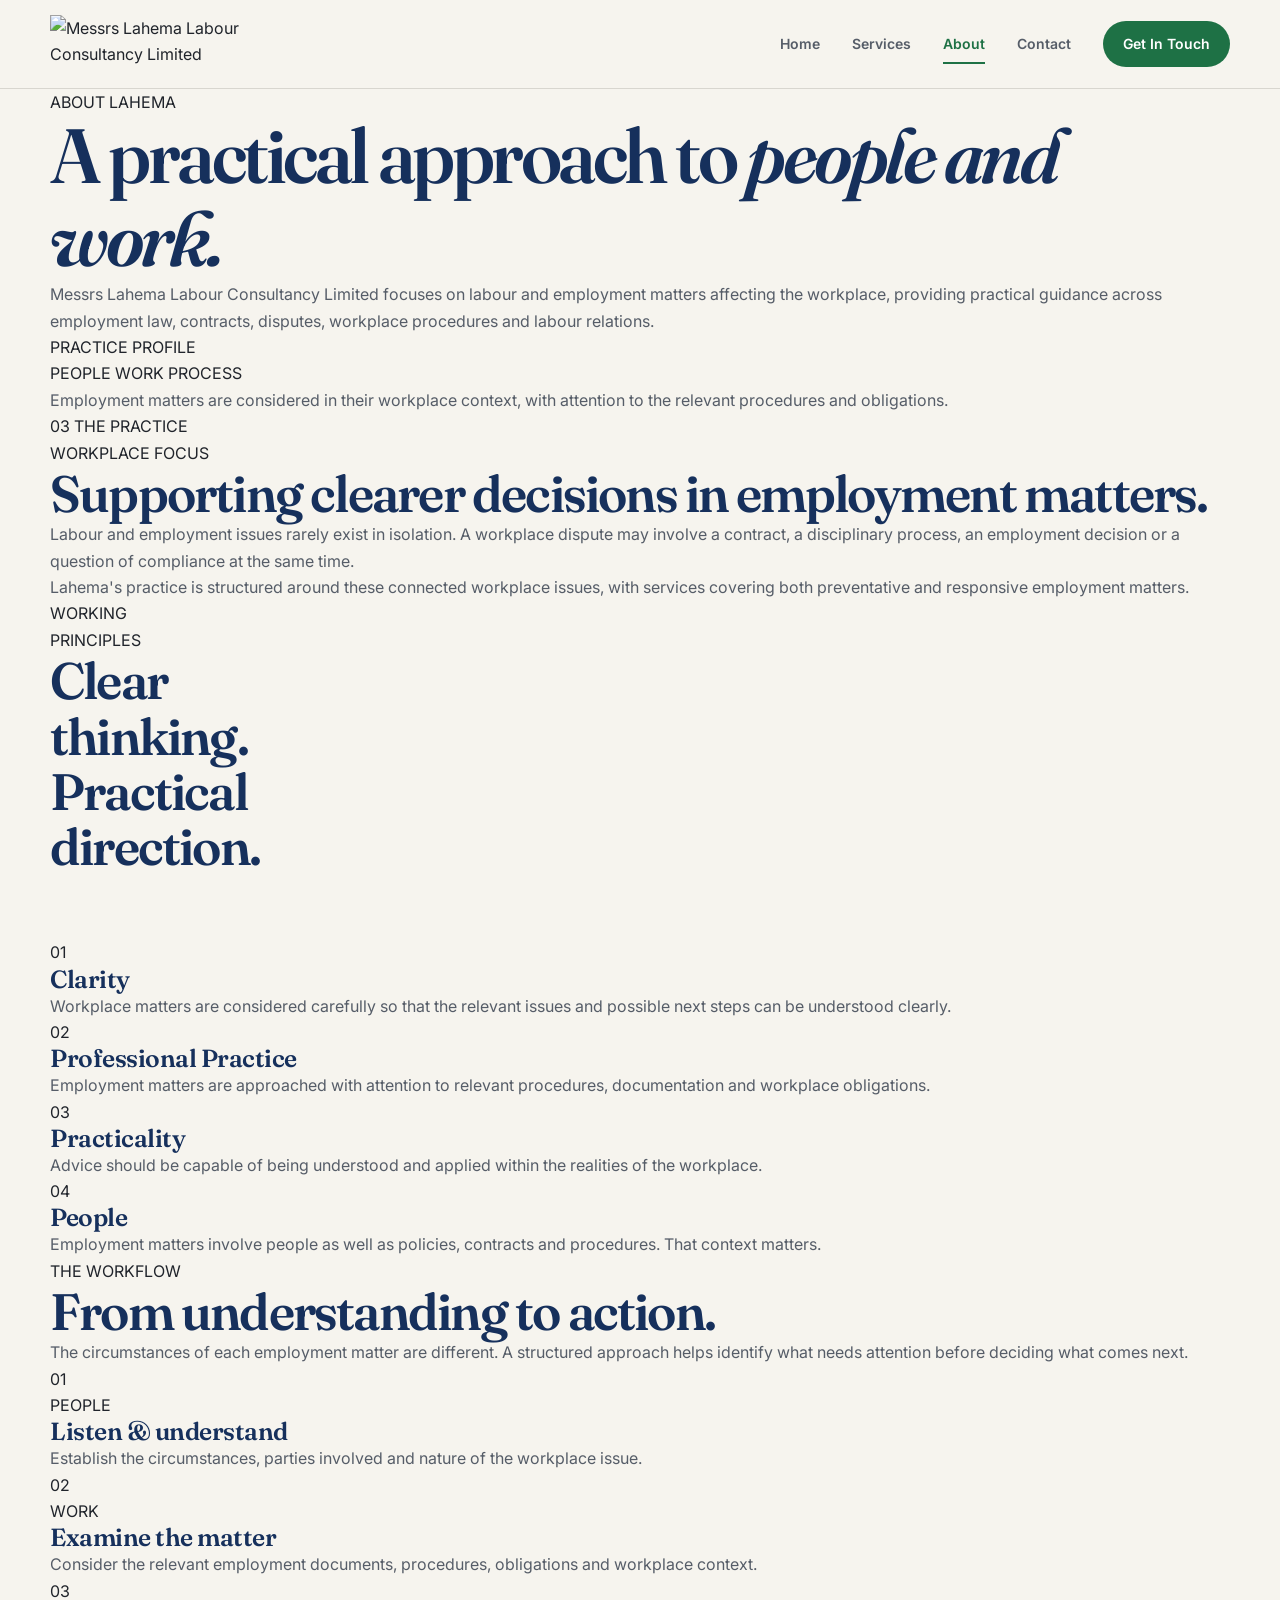
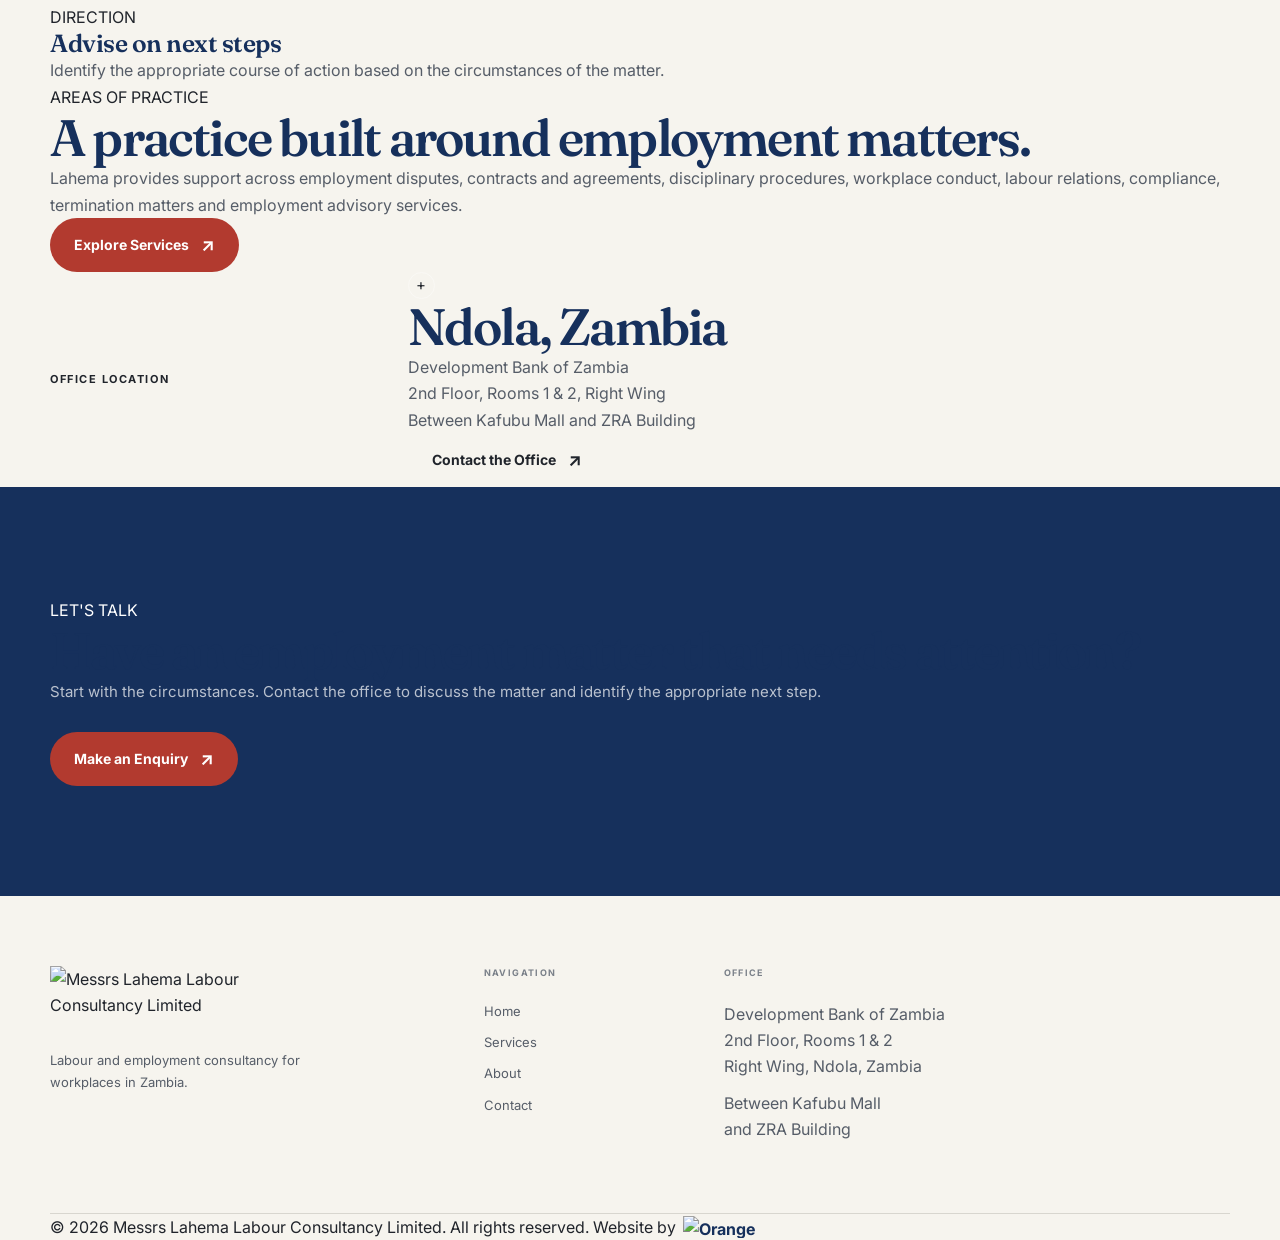
==== about.html @ 72e0a8b4 "Create about.html" ====
<!DOCTYPE html>
<html lang="en-ZM">
<head>
    <meta charset="UTF-8">
    <meta name="viewport" content="width=device-width, initial-scale=1.0">

    <title>About | Lahema Labour Consultancy Limited</title>

    <meta
        name="description"
        content="Learn about Messrs Lahema Labour Consultancy Limited, a labour and employment consultancy based in Ndola, Zambia."
    >

    <meta name="theme-color" content="#16305C">

    <link rel="preconnect" href="https://fonts.googleapis.com">
    <link rel="preconnect" href="https://fonts.gstatic.com" crossorigin>

    <link
        href="https://fonts.googleapis.com/css2?family=Fraunces:opsz,wght@9..144,500;9..144,600;9..144,700&family=Inter:wght@400;500;600;700&display=swap"
        rel="stylesheet"
    >

    <link rel="icon" href="favicon.svg" type="image/svg+xml">
    <link rel="stylesheet" href="css/style.css">
</head>

<body>

    <!-- =========================
         HEADER
    ========================== -->
    <header class="site-header">
        <div class="container nav-container">

            <a
                class="brand"
                href="index.html"
                aria-label="Messrs Lahema Labour Consultancy Limited - Home"
            >
                <img
                    src="assets/images/lahema-logo.svg"
                    alt="Messrs Lahema Labour Consultancy Limited"
                    class="brand-logo"
                >
            </a>

            <button
                class="menu-toggle"
                type="button"
                aria-label="Open navigation menu"
                aria-expanded="false"
                aria-controls="primary-navigation"
            >
                <span></span>
                <span></span>
                <span></span>
            </button>

            <nav
                class="primary-navigation"
                id="primary-navigation"
                aria-label="Primary navigation"
            >
                <a class="nav-link" href="index.html">
                    Home
                </a>

                <a class="nav-link" href="services.html">
                    Services
                </a>

                <a
                    class="nav-link active"
                    href="about.html"
                    aria-current="page"
                >
                    About
                </a>

                <a class="nav-link" href="contact.html">
                    Contact
                </a>

                <a
                    class="nav-link nav-link-cta"
                    href="contact.html"
                >
                    Get In Touch
                </a>
            </nav>

        </div>
    </header>


    <main>

        <!-- =========================
             HERO
        ========================== -->
        <section class="page-hero about-page">
            <div class="container page-hero-grid">

                <div class="page-hero-content" data-reveal>

                    <div class="eyebrow">
                        <span class="eyebrow-line"></span>
                        <span>ABOUT LAHEMA</span>
                    </div>

                    <h1>
                        A practical approach to
                        <em>people and work.</em>
                    </h1>

                    <p>
                        Messrs Lahema Labour Consultancy Limited focuses
                        on labour and employment matters affecting the
                        workplace, providing practical guidance across
                        employment law, contracts, disputes, workplace
                        procedures and labour relations.
                    </p>

                </div>


                <div class="page-hero-panel" data-reveal>

                    <span class="panel-label">
                        PRACTICE PROFILE
                    </span>

                    <div class="panel-divider"></div>

                    <div class="about-panel-statement">
                        <span>PEOPLE</span>
                        <span>WORK</span>
                        <span>PROCESS</span>
                    </div>

                    <p>
                        Employment matters are considered in their
                        workplace context, with attention to the
                        relevant procedures and obligations.
                    </p>

                </div>

            </div>
        </section>


        <!-- =========================
             PRACTICE INTRO
        ========================== -->
        <section class="about-story">
            <div class="container about-story-grid">

                <div class="section-label" data-reveal>
                    <span>03</span>
                    <span>THE PRACTICE</span>
                </div>


                <div class="about-story-content" data-reveal>

                    <div class="eyebrow">
                        <span class="eyebrow-line"></span>
                        <span>WORKPLACE FOCUS</span>
                    </div>

                    <h2>
                        Supporting clearer decisions
                        in employment matters.
                    </h2>

                    <p>
                        Labour and employment issues rarely exist in
                        isolation. A workplace dispute may involve a
                        contract, a disciplinary process, an employment
                        decision or a question of compliance at the same
                        time.
                    </p>

                    <p>
                        Lahema's practice is structured around these
                        connected workplace issues, with services
                        covering both preventative and responsive
                        employment matters.
                    </p>

                </div>

            </div>
        </section>


        <!-- =========================
             PRINCIPLES
        ========================== -->
        <section class="principles-section">
            <div class="container">

                <div class="section-heading-row" data-reveal>

                    <div>
                        <div class="eyebrow">
                            <span class="eyebrow-line"></span>
                            <span>WORKING PRINCIPLES</span>
                        </div>

                        <h2>
                            Clear thinking.
                            Practical direction.
                        </h2>
                    </div>

                </div>


                <div class="principles-grid">

                    <article class="principle-card" data-reveal>

                        <span class="principle-number">
                            01
                        </span>

                        <h3>
                            Clarity
                        </h3>

                        <p>
                            Workplace matters are considered carefully
                            so that the relevant issues and possible
                            next steps can be understood clearly.
                        </p>

                    </article>


                    <article class="principle-card" data-reveal>

                        <span class="principle-number">
                            02
                        </span>

                        <h3>
                            Professional Practice
                        </h3>

                        <p>
                            Employment matters are approached with
                            attention to relevant procedures,
                            documentation and workplace obligations.
                        </p>

                    </article>


                    <article class="principle-card" data-reveal>

                        <span class="principle-number">
                            03
                        </span>

                        <h3>
                            Practicality
                        </h3>

                        <p>
                            Advice should be capable of being understood
                            and applied within the realities of the
                            workplace.
                        </p>

                    </article>


                    <article class="principle-card" data-reveal>

                        <span class="principle-number">
                            04
                        </span>

                        <h3>
                            People
                        </h3>

                        <p>
                            Employment matters involve people as well
                            as policies, contracts and procedures.
                            That context matters.
                        </p>

                    </article>

                </div>

            </div>
        </section>


        <!-- =========================
             PRACTICE MAP
        ========================== -->
        <section class="practice-map-section">
            <div class="container practice-map-grid">

                <div class="practice-map-intro" data-reveal>

                    <div class="eyebrow">
                        <span class="eyebrow-line"></span>
                        <span>THE WORKFLOW</span>
                    </div>

                    <h2>
                        From understanding
                        to action.
                    </h2>

                    <p>
                        The circumstances of each employment matter
                        are different. A structured approach helps
                        identify what needs attention before deciding
                        what comes next.
                    </p>

                </div>


                <div class="practice-map" data-reveal>

                    <div class="practice-map-line"></div>


                    <div class="practice-map-item">

                        <span class="practice-map-marker">
                            01
                        </span>

                        <div>
                            <span class="practice-map-label">
                                PEOPLE
                            </span>

                            <h3>
                                Listen &amp; understand
                            </h3>

                            <p>
                                Establish the circumstances, parties
                                involved and nature of the workplace issue.
                            </p>
                        </div>

                    </div>


                    <div class="practice-map-item">

                        <span class="practice-map-marker">
                            02
                        </span>

                        <div>
                            <span class="practice-map-label">
                                WORK
                            </span>

                            <h3>
                                Examine the matter
                            </h3>

                            <p>
                                Consider the relevant employment
                                documents, procedures, obligations
                                and workplace context.
                            </p>
                        </div>

                    </div>


                    <div class="practice-map-item">

                        <span class="practice-map-marker">
                            03
                        </span>

                        <div>
                            <span class="practice-map-label">
                                DIRECTION
                            </span>

                            <h3>
                                Advise on next steps
                            </h3>

                            <p>
                                Identify the appropriate course of action
                                based on the circumstances of the matter.
                            </p>
                        </div>

                    </div>

                </div>

            </div>
        </section>


        <!-- =========================
             SERVICE CONNECTION
        ========================== -->
        <section class="about-services-section">
            <div class="container about-services-grid">

                <div data-reveal>

                    <div class="eyebrow">
                        <span class="eyebrow-line"></span>
                        <span>AREAS OF PRACTICE</span>
                    </div>

                    <h2>
                        A practice built around
                        employment matters.
                    </h2>

                </div>


                <div class="about-services-content" data-reveal>

                    <p>
                        Lahema provides support across employment
                        disputes, contracts and agreements, disciplinary
                        procedures, workplace conduct, labour relations,
                        compliance, termination matters and employment
                        advisory services.
                    </p>

                    <a
                        href="services.html"
                        class="button button-primary"
                    >
                        Explore Services
                        <span aria-hidden="true">↗</span>
                    </a>

                </div>

            </div>
        </section>


        <!-- =========================
             LOCATION
        ========================== -->
        <section class="location-section">
            <div class="container location-grid">

                <div class="location-label" data-reveal>
                    <span class="eyebrow">
                        <span class="eyebrow-line"></span>
                        <span>OFFICE LOCATION</span>
                    </span>
                </div>


                <div class="location-content" data-reveal>

                    <div class="location-heading">
                        <span class="location-pin" aria-hidden="true">+</span>

                        <h2>
                            Ndola, Zambia
                        </h2>
                    </div>

                    <p>
                        Development Bank of Zambia<br>
                        2nd Floor, Rooms 1 &amp; 2, Right Wing<br>
                        Between Kafubu Mall and ZRA Building
                    </p>

                    <a
                        href="contact.html"
                        class="button button-dark"
                    >
                        Contact the Office
                        <span aria-hidden="true">↗</span>
                    </a>

                </div>

            </div>
        </section>


        <!-- =========================
             CTA
        ========================== -->
        <section class="cta-section">
            <div class="container cta-grid">

                <div data-reveal>

                    <div class="eyebrow eyebrow-light">
                        <span class="eyebrow-line"></span>
                        <span>LET'S TALK</span>
                    </div>

                    <h2>
                        Have an employment matter
                        that needs attention?
                    </h2>

                </div>


                <div class="cta-action" data-reveal>

                    <p>
                        Start with the circumstances. Contact the
                        office to discuss the matter and identify
                        the appropriate next step.
                    </p>

                    <a
                        href="contact.html"
                        class="button button-light"
                    >
                        Make an Enquiry
                        <span aria-hidden="true">↗</span>
                    </a>

                </div>

            </div>
        </section>

    </main>


    <!-- =========================
         FOOTER
    ========================== -->
    <footer class="site-footer">

        <div class="container footer-main">

            <div class="footer-brand">

                <a
                    class="brand brand-footer"
                    href="index.html"
                    aria-label="Messrs Lahema Labour Consultancy Limited - Home"
                >
                    <img
                        src="assets/images/lahema-logo.svg"
                        alt="Messrs Lahema Labour Consultancy Limited"
                        class="brand-logo"
                    >
                </a>

                <p>
                    Labour and employment consultancy
                    for workplaces in Zambia.
                </p>

            </div>


            <div class="footer-column">

                <span class="footer-heading">
                    NAVIGATION
                </span>

                <a href="index.html">Home</a>
                <a href="services.html">Services</a>
                <a href="about.html">About</a>
                <a href="contact.html">Contact</a>

            </div>


            <div class="footer-column">

                <span class="footer-heading">
                    OFFICE
                </span>

                <p>
                    Development Bank of Zambia<br>
                    2nd Floor, Rooms 1 &amp; 2<br>
                    Right Wing, Ndola, Zambia
                </p>

                <p>
                    Between Kafubu Mall<br>
                    and ZRA Building
                </p>

            </div>

        </div>


        <div class="container footer-bottom">

            <span>
                © <span data-current-year></span>
                Messrs Lahema Labour Consultancy Limited.
                All rights reserved.
            </span>


            <span class="footer-credit">
                Website by

                <a
                    href="https://orangecore.xyz"
                    target="_blank"
                    rel="noopener noreferrer"
                    aria-label="Orange Core"
                >
                    <img
                        src="assets/images/orange-core-logo.svg"
                        alt="Orange Core"
                        class="orange-core-logo"
                    >
                </a>
            </span>

        </div>

    </footer>


    <script src="js/main.js"></script>

</body>
</html>
---- css/style.css ----
/* =========================================================
   LAHEMA LABOUR CONSULTANCY
   GLOBAL STYLESHEET
   ========================================================= */

/* =========================================================
   01. DESIGN TOKENS
   ========================================================= */

:root {
    /* Brand */
    --navy: #16305C;
    --navy-dark: #102447;
    --navy-soft: #294570;

    --emerald: #1E7145;
    --emerald-dark: #155536;
    --emerald-soft: #EAF3EE;

    --red: #B23A2F;
    --red-dark: #8E2D25;
    --red-soft: #F6E9E7;

    /* Neutrals */
    --paper: #F6F4EE;
    --paper-light: #FBFAF7;
    --white: #FFFFFF;

    --ink: #20242B;
    --ink-soft: #565D68;
    --ink-muted: #7A8089;

    --line: #D8D6CF;
    --line-dark: #C4C2BB;

    /* Layout */
    --container: 1180px;
    --gutter: 32px;

    /* Shape */
    --radius-sm: 6px;
    --radius-md: 8px;
    --pill: 999px;

    /* Shadows */
    --shadow-soft: 0 12px 40px rgba(22, 48, 92, 0.08);
    --shadow-medium: 0 18px 50px rgba(22, 48, 92, 0.12);

    /* Motion */
    --transition-fast: 180ms ease;
    --transition: 280ms ease;
}


/* =========================================================
   02. RESET
   ========================================================= */

*,
*::before,
*::after {
    box-sizing: border-box;
    margin: 0;
    padding: 0;
}

html {
    scroll-behavior: smooth;
}

body {
    min-height: 100vh;
    background: var(--paper);
    color: var(--ink);
    font-family: "Inter", sans-serif;
    font-size: 16px;
    line-height: 1.65;
    -webkit-font-smoothing: antialiased;
    text-rendering: optimizeLegibility;
}

img,
svg {
    display: block;
    max-width: 100%;
}

button,
input,
textarea,
select {
    font: inherit;
}

button {
    border: 0;
}

a {
    color: inherit;
    text-decoration: none;
}

ul,
ol {
    list-style: none;
}

::selection {
    background: var(--navy);
    color: var(--white);
}


/* =========================================================
   03. GLOBAL TYPOGRAPHY
   ========================================================= */

h1,
h2,
h3,
h4 {
    color: var(--navy);
    font-family: "Fraunces", Georgia, serif;
    font-weight: 600;
    line-height: 1.08;
}

h1 {
    font-size: clamp(3.2rem, 6vw, 5.8rem);
    letter-spacing: -0.045em;
}

h2 {
    font-size: clamp(2.4rem, 4vw, 4rem);
    letter-spacing: -0.035em;
}

h3 {
    font-size: 1.55rem;
    letter-spacing: -0.02em;
}

p {
    color: var(--ink-soft);
}

.accent-text {
    color: var(--red);
}


/* =========================================================
   04. CONTAINER
   ========================================================= */

.container {
    width: min(
        calc(100% - (var(--gutter) * 2)),
        var(--container)
    );
    margin-inline: auto;
}


/* =========================================================
   05. ACCESSIBILITY
   ========================================================= */

.skip-link {
    position: fixed;
    top: -100px;
    left: 20px;
    z-index: 9999;

    padding: 10px 16px;
    border-radius: var(--pill);

    background: var(--navy);
    color: var(--white);

    font-size: 14px;
    font-weight: 600;

    transition: top var(--transition-fast);
}

.skip-link:focus {
    top: 20px;
}

:focus-visible {
    outline: 3px solid rgba(178, 58, 47, 0.4);
    outline-offset: 4px;
}


/* =========================================================
   06. HEADER
   ========================================================= */

.site-header {
    position: relative;
    z-index: 100;

    background: var(--paper);
    border-bottom: 1px solid var(--line);

    transition:
        background var(--transition),
        box-shadow var(--transition),
        border-color var(--transition);
}

.site-header.is-scrolled {
    box-shadow: 0 8px 30px rgba(22, 48, 92, 0.07);
    border-bottom-color: var(--line-dark);
}

.nav-container {
    min-height: 88px;

    display: flex;
    align-items: center;
    justify-content: space-between;

    gap: 40px;
}


/* =========================================================
   BRAND
   ========================================================= */

.brand {
    display: inline-flex;
    align-items: center;
    gap: 12px;

    flex-shrink: 0;
}

.brand-logo {
    display: block;

    width: auto;
    height: 58px;
    max-width: 220px;

    object-fit: contain;
}


/* Legacy text-brand support */

.brand-mark {
    width: 42px;
    height: 42px;

    display: grid;
    place-items: center;

    background: var(--navy);
    color: var(--white);

    font-family: "Fraunces", Georgia, serif;
    font-size: 23px;
    font-weight: 600;

    border-radius: 2px;

    position: relative;
}

.brand-mark::after {
    content: "";

    position: absolute;
    right: -5px;
    bottom: -5px;

    width: 12px;
    height: 12px;

    background: var(--red);
}

.brand-text {
    display: flex;
    flex-direction: column;
    gap: 1px;
}

.brand-text strong {
    color: var(--navy);

    font-family: "Inter", sans-serif;
    font-size: 15px;
    font-weight: 700;

    letter-spacing: 0.11em;
    line-height: 1;
}

.brand-text small {
    color: var(--ink-muted);

    font-size: 8px;
    font-weight: 600;

    letter-spacing: 0.12em;
    line-height: 1.2;
}


/* =========================================================
   NAVIGATION
   ========================================================= */

.primary-navigation {
    display: flex;
    align-items: center;
    gap: 32px;
}

.nav-link {
    position: relative;

    padding: 8px 0;

    color: var(--ink-soft);

    font-size: 14px;
    font-weight: 600;

    transition:
        color var(--transition-fast);
}

.nav-link:hover {
    color: var(--navy);
}

.nav-link.active {
    color: var(--emerald);
}

.nav-link.active::after {
    content: "";

    position: absolute;
    left: 0;
    right: 0;
    bottom: 0;

    height: 2px;

    background: var(--emerald);
}

.nav-link-cta {
    padding: 11px 20px;

    border-radius: var(--pill);

    background: var(--emerald);
    color: var(--white);
}

.nav-link-cta:hover {
    background: var(--navy);
    color: var(--white);
}

.nav-link-cta::after {
    display: none;
}


/* =========================================================
   MOBILE MENU BUTTON
   ========================================================= */

.menu-toggle {
    display: none;

    width: 44px;
    height: 44px;

    align-items: center;
    justify-content: center;

    flex-direction: column;
    gap: 5px;

    background: transparent;

    cursor: pointer;
}

.menu-toggle span {
    width: 22px;
    height: 2px;

    background: var(--navy);

    transition:
        transform var(--transition-fast),
        opacity var(--transition-fast);
}

.menu-toggle.is-open span:nth-child(1) {
    transform: translateY(7px) rotate(45deg);
}

.menu-toggle.is-open span:nth-child(2) {
    opacity: 0;
}

.menu-toggle.is-open span:nth-child(3) {
    transform: translateY(-7px) rotate(-45deg);
}


/* =========================================================
   07. SECTION KICKER
   ========================================================= */

.section-kicker {
    display: flex;
    align-items: center;
    gap: 10px;

    margin-bottom: 18px;

    color: var(--emerald);

    font-size: 11px;
    font-weight: 700;

    letter-spacing: 0.15em;
    line-height: 1.3;
}

.kicker-line {
    width: 28px;
    height: 1px;

    background: var(--emerald);
}

.kicker-separator {
    color: var(--ink-muted);
    margin-inline: 3px;
}


/* =========================================================
   08. HERO
   ========================================================= */

.hero {
    position: relative;
    overflow: hidden;

    padding: 110px 0 120px;

    border-bottom: 1px solid var(--line);
}

.hero::before {
    content: "";

    position: absolute;
    top: 0;
    right: 0;

    width: 32%;
    height: 100%;

    background:
        linear-gradient(
            90deg,
            transparent,
            rgba(22, 48, 92, 0.035)
        );

    pointer-events: none;
}

.hero-grid {
    position: relative;
    z-index: 1;

    display: grid;

    grid-template-columns:
        minmax(0, 1.4fr)
        minmax(320px, 0.6fr);

    gap: 80px;

    align-items: center;
}

.hero-content {
    max-width: 820px;
}

.hero-content .section-kicker {
    margin-bottom: 28px;
}

.hero h1 {
    max-width: 820px;
    margin-bottom: 30px;
}

.hero-description {
    max-width: 650px;

    font-size: 18px;
    line-height: 1.75;
}

.hero-actions {
    display: flex;
    align-items: center;
    flex-wrap: wrap;

    gap: 28px;
    margin-top: 42px;
}


/* =========================================================
   BUTTONS
   ========================================================= */

.button {
    display: inline-flex;
    align-items: center;
    justify-content: center;

    gap: 12px;

    min-height: 50px;
    padding: 12px 24px;

    border-radius: var(--pill);

    font-size: 14px;
    font-weight: 700;

    transition:
        background var(--transition-fast),
        color var(--transition-fast),
        transform var(--transition-fast),
        box-shadow var(--transition-fast);
}

.button span {
    font-size: 18px;

    transition:
        transform var(--transition-fast);
}

.button:hover {
    transform: translateY(-2px);
}

.button:hover span {
    transform: translateX(3px);
}

.button-primary {
    background: var(--red);
    color: var(--white);
}

.button-primary:hover {
    background: var(--navy);

    box-shadow:
        0 8px 24px rgba(22, 48, 92, 0.18);
}

.button-secondary {
    background: var(--emerald);
    color: var(--white);
}

.button-secondary:hover {
    background: var(--navy);

    box-shadow:
        0 8px 24px rgba(22, 48, 92, 0.18);
}

.text-link,
.arrow-link,
.desktop-link {
    display: inline-flex;
    align-items: center;

    gap: 8px;

    color: var(--navy);

    font-size: 14px;
    font-weight: 700;

    transition:
        color var(--transition-fast);
}

.text-link span,
.arrow-link span,
.desktop-link span {
    transition:
        transform var(--transition-fast);
}

.text-link:hover,
.arrow-link:hover,
.desktop-link:hover {
    color: var(--red);
}

.text-link:hover span,
.arrow-link:hover span,
.desktop-link:hover span {
    transform: translateX(4px);
}


/* =========================================================
   HERO PANEL
   ========================================================= */

.hero-panel {
    position: relative;

    min-height: 430px;
    padding: 36px;

    display: flex;
    flex-direction: column;
    justify-content: space-between;

    background: var(--navy);
    color: var(--white);

    border-radius: var(--radius-sm);

    overflow: hidden;

    box-shadow: var(--shadow-soft);
}

.hero-panel::before {
    content: "";

    position: absolute;
    top: 0;
    right: 0;

    width: 100px;
    height: 100px;

    background: var(--red);

    clip-path:
        polygon(
            100% 0,
            100% 100%,
            0 0
        );
}

.docket-label {
    position: relative;
    z-index: 1;

    color: rgba(255, 255, 255, 0.65);

    font-size: 10px;
    font-weight: 700;

    letter-spacing: 0.15em;
}

.hero-panel-number {
    position: absolute;

    top: 26px;
    right: 28px;

    color: rgba(255, 255, 255, 0.8);

    font-size: 11px;
    font-weight: 700;

    letter-spacing: 0.08em;
}

.hero-panel-rule {
    width: 100%;
    height: 1px;

    margin-top: 30px;

    background: rgba(255, 255, 255, 0.18);
}

.office-details {
    position: relative;
    z-index: 1;

    margin-top: auto;
    margin-bottom: auto;
}

.office-label {
    display: block;

    margin-bottom: 15px;

    color: #8BC9A8;

    font-size: 11px;
    font-weight: 700;

    letter-spacing: 0.14em;
}

.office-details h2 {
    margin-bottom: 16px;

    color: var(--white);

    font-size: 29px;
    line-height: 1.15;
}

.office-details p {
    color: rgba(255, 255, 255, 0.78);

    font-size: 14px;
    line-height: 1.7;
}

.office-details .office-landmark {
    margin-top: 14px;

    color: rgba(255, 255, 255, 0.55);

    font-size: 12px;
}

.panel-footer {
    position: relative;
    z-index: 1;

    display: flex;
    justify-content: space-between;

    padding-top: 20px;

    border-top:
        1px solid rgba(255, 255, 255, 0.16);

    color: rgba(255, 255, 255, 0.55);

    font-size: 10px;
    font-weight: 700;

    letter-spacing: 0.13em;
}

.status-dot {
    display: inline-block;

    width: 6px;
    height: 6px;

    margin-right: 5px;

    border-radius: 50%;

    background: #7CC99B;
}


/* =========================================================
   09. INTRO SECTION
   ========================================================= */

.intro-section {
    padding: 110px 0;

    background: var(--paper-light);

    border-bottom: 1px solid var(--line);
}

.section-heading-row {
    display: grid;

    grid-template-columns:
        80px
        minmax(0, 1fr);

    gap: 20px;

    margin-bottom: 65px;
}

.section-index {
    padding-top: 5px;

    color: var(--red);

    font-size: 11px;
    font-weight: 700;

    letter-spacing: 0.12em;
}

.section-heading-row .section-kicker {
    margin-bottom: 14px;
}

.section-heading-row h2 {
    max-width: 720px;
}

.intro-grid {
    display: grid;

    grid-template-columns:
        minmax(0, 0.9fr)
        minmax(0, 1.1fr);

    gap: 100px;

    padding-top: 45px;

    border-top: 1px solid var(--line);
}

.intro-statement p {
    max-width: 520px;

    color: var(--navy);

    font-family: "Fraunces", Georgia, serif;

    font-size: 29px;
    line-height: 1.3;
}

.intro-copy {
    max-width: 620px;
}

.intro-copy p {
    margin-bottom: 28px;

    font-size: 16px;
}


/* =========================================================
   10. SERVICES PREVIEW
   ========================================================= */

.services-preview {
    padding: 110px 0;

    background: var(--paper);

    border-bottom: 1px solid var(--line);
}

.section-header-inline {
    display: flex;

    align-items: flex-end;
    justify-content: space-between;

    gap: 30px;

    margin-bottom: 55px;
}

.section-header-inline .section-kicker {
    margin-bottom: 12px;
}

.section-header-inline h2 {
    font-size: clamp(2.5rem, 4vw, 3.6rem);
}

.service-list {
    border-top: 1px solid var(--navy);
}

.service-row {
    display: grid;

    grid-template-columns:
        80px
        minmax(0, 1fr)
        60px;

    gap: 30px;

    align-items: center;

    min-height: 180px;

    padding: 30px 0;

    border-bottom: 1px solid var(--line);

    transition:
        padding var(--transition),
        background var(--transition);
}

.service-row:hover {
    padding-left: 18px;
    padding-right: 18px;

    background: rgba(255, 255, 255, 0.45);
}

.service-number {
    align-self: start;

    padding-top: 4px;

    color: var(--red);

    font-size: 11px;
    font-weight: 700;

    letter-spacing: 0.1em;
}

.service-content {
    max-width: 720px;
}

.service-content h3 {
    margin-bottom: 10px;
}

.service-content p {
    max-width: 670px;

    font-size: 14px;
    line-height: 1.7;
}

.service-arrow {
    width: 44px;
    height: 44px;

    display: grid;
    place-items: center;

    border: 1px solid var(--line);
    border-radius: 50%;

    color: var(--navy);

    font-size: 17px;

    transition:
        background var(--transition-fast),
        color var(--transition-fast),
        border-color var(--transition-fast),
        transform var(--transition-fast);
}

.service-row:hover .service-arrow {
    background: var(--navy);

    border-color: var(--navy);

    color: var(--white);

    transform: translate(2px, -2px);
}

.mobile-services-link {
    display: none;

    margin-top: 30px;
}


/* =========================================================
   11. FOCUS SECTION
   ========================================================= */

.focus-section {
    padding: 110px 0;

    background: var(--paper-light);

    border-bottom: 1px solid var(--line);
}

.focus-grid {
    display: grid;

    grid-template-columns:
        minmax(0, 1fr)
        minmax(0, 1fr);

    gap: 100px;

    align-items: center;
}


/* =========================================================
   VISUAL DOCKET
   ========================================================= */

.focus-visual {
    min-height: 460px;

    display: flex;
    align-items: center;
    justify-content: center;

    padding: 40px;

    background: var(--navy);

    border-radius: var(--radius-sm);

    overflow: hidden;

    position: relative;
}

.focus-visual::before {
    content: "";

    position: absolute;
    inset: 20px;

    border:
        1px solid rgba(255, 255, 255, 0.14);

    pointer-events: none;
}

.visual-docket {
    width: 100%;

    position: relative;
    z-index: 1;
}

.visual-topline {
    margin-bottom: 65px;

    color: rgba(255, 255, 255, 0.6);

    font-size: 10px;
    font-weight: 700;

    letter-spacing: 0.18em;
}

.visual-large-text {
    color: var(--white);

    font-family: "Fraunces", Georgia, serif;

    font-size: clamp(3rem, 6vw, 5.5rem);

    font-weight: 600;

    line-height: 0.9;

    letter-spacing: -0.05em;
}

.visual-outline {
    margin-left: 35px;

    color: transparent;

    -webkit-text-stroke:
        1px rgba(255, 255, 255, 0.45);
}

.visual-bottom {
    display: flex;

    justify-content: space-between;

    gap: 20px;

    margin-top: 80px;

    padding-top: 18px;

    border-top:
        1px solid rgba(255, 255, 255, 0.2);

    color: rgba(255, 255, 255, 0.55);

    font-size: 9px;
    font-weight: 700;

    letter-spacing: 0.12em;
}


/* =========================================================
   FOCUS CONTENT
   ========================================================= */

.focus-content {
    max-width: 550px;
}

.focus-content h2 {
    margin-bottom: 28px;
}

.focus-content p {
    margin-bottom: 18px;

    font-size: 16px;
    line-height: 1.75;
}

.focus-content .button {
    margin-top: 18px;
}


/* =========================================================
   12. LOCATION STRIP
   ========================================================= */

.location-strip {
    background: var(--emerald);

    color: var(--white);
}

.location-grid {
    min-height: 120px;

    display: grid;

    grid-template-columns:
        0.65fr
        1.6fr
        auto;

    align-items: center;

    gap: 40px;
}

.location-label {
    display: flex;

    align-items: center;

    gap: 12px;

    font-size: 11px;
    font-weight: 700;

    letter-spacing: 0.14em;
}

.location-pin {
    width: 27px;
    height: 27px;

    display: grid;
    place-items: center;

    border:
        1px solid rgba(255, 255, 255, 0.4);

    border-radius: 50%;

    font-size: 15px;
}

.location-address {
    display: flex;

    flex-direction: column;

    gap: 2px;
}

.location-address strong {
    color: var(--white);

    font-size: 15px;
}

.location-address span {
    color: rgba(255, 255, 255, 0.72);

    font-size: 12px;
}

.location-link {
    display: inline-flex;

    align-items: center;

    gap: 8px;

    padding: 10px 17px;

    border:
        1px solid rgba(255, 255, 255, 0.35);

    border-radius: var(--pill);

    color: var(--white);

    font-size: 12px;
    font-weight: 700;

    transition:
        background var(--transition-fast),
        color var(--transition-fast);
}

.location-link:hover {
    background: var(--white);

    color: var(--emerald);
}


/* =========================================================
   13. CTA SECTION
   ========================================================= */

.cta-section {
    padding: 110px 0;

    background: var(--navy);

    color: var(--white);
}

.cta-container {
    display: grid;

    grid-template-columns:
        70px
        minmax(0, 1fr)
        minmax(280px, 0.55fr);

    gap: 35px;

    align-items: center;
}

.cta-marker {
    align-self: start;

    color: rgba(255, 255, 255, 0.5);

    font-size: 11px;
    font-weight: 700;

    letter-spacing: 0.12em;
}

.cta-content .section-kicker {
    color: #8BC9A8;
}

.cta-content h2 {
    color: var(--white);

    font-size: clamp(3rem, 5vw, 5rem);
}

.cta-content h2 span {
    color: var(--red);
}

.cta-action p {
    margin-bottom: 28px;

    color: rgba(255, 255, 255, 0.7);

    font-size: 15px;
    line-height: 1.7;
}

.cta-action .button {
    background: var(--red);
}

.cta-action .button:hover {
    background: var(--white);

    color: var(--navy);
}


/* =========================================================
   14. FOOTER
   ========================================================= */

.site-footer {
    background: var(--paper);

    color: var(--ink);
}

.footer-main {
    display: grid;

    grid-template-columns:
        1.5fr
        0.7fr
        1fr
        0.8fr;

    gap: 70px;

    padding-top: 70px;
    padding-bottom: 70px;
}

.brand-footer {
    margin-bottom: 25px;
}

.footer-brand p {
    max-width: 300px;

    font-size: 13px;
    line-height: 1.7;
}

.footer-column {
    display: flex;

    flex-direction: column;
    align-items: flex-start;

    gap: 10px;
}

.footer-heading {
    margin-bottom: 10px;

    color: var(--ink-muted);

    font-size: 9px;
    font-weight: 700;

    letter-spacing: 0.15em;
}

.footer-column a {
    color: var(--ink-soft);

    font-size: 13px;

    transition:
        color var(--transition-fast);
}

.footer-column a:hover {
    color: var(--red);
}

.footer-office p,
.footer-status p {
    color: var(--ink-soft);

    font-size: 12px;
    line-height: 1.7;
}

.footer-country {
    margin-top: 10px;

    color: var(--emerald);

    font-size: 9px;
    font-weight: 700;

    letter-spacing: 0.15em;
}


/* =========================================================
   ORANGE CORE CREDIT
   ========================================================= */

.footer-bottom {
    border-top: 1px solid var(--line);
}

.footer-bottom-inner {
    min-height: 70px;

    display: flex;

    align-items: center;
    justify-content: space-between;

    gap: 20px;

    color: var(--ink-muted);

    font-size: 10px;
}

.footer-credit {
    display: inline-flex;

    align-items: center;

    gap: 7px;
}

.footer-credit a {
    display: inline-flex;
    align-items: center;

    color: var(--navy);
    font-weight: 700;

    transition:
        opacity var(--transition-fast),
        transform var(--transition-fast);
}

.footer-credit a:hover {
    opacity: 0.78;
    transform: translateY(-1px);
}

.orange-core-logo {
    width: auto;
    height: 22px;
    max-width: 110px;

    object-fit: contain;
}


/* =========================================================
   15. RESPONSIVE — TABLET
   ========================================================= */

@media (max-width: 1000px) {

    :root {
        --gutter: 24px;
    }

    .hero {
        padding: 85px 0 90px;
    }

    .hero-grid {
        grid-template-columns: 1fr;
        gap: 60px;
    }

    .hero-panel {
        min-height: 350px;
    }

    .intro-section,
    .services-preview,
    .focus-section {
        padding: 90px 0;
    }

    .intro-grid {
        gap: 60px;
    }

    .focus-grid {
        gap: 60px;
    }

    .location-grid {
        grid-template-columns:
            1fr
            auto;

        padding-top: 25px;
        padding-bottom: 25px;
    }

    .location-label {
        grid-column: 1 / -1;
    }

    .footer-main {
        grid-template-columns:
            1.2fr
            0.8fr
            1fr;

        gap: 45px;
    }

    .footer-status {
        display: none;
    }
}


/* =========================================================
   16. RESPONSIVE — MOBILE NAV
   ========================================================= */

@media (max-width: 760px) {

    :root {
        --gutter: 20px;
    }

    .nav-container {
        min-height: 76px;
    }

    .brand-logo {
        height: 52px;
        max-width: 200px;
    }

    .menu-toggle {
        display: flex;
    }

    .primary-navigation {
        position: absolute;

        top: 100%;
        left: 0;
        right: 0;

        display: none;

        flex-direction: column;
        align-items: stretch;

        gap: 0;

        padding: 12px 20px 20px;

        background: var(--paper);

        border-bottom: 1px solid var(--line);

        box-shadow:
            0 15px 30px rgba(22, 48, 92, 0.08);
    }

    .primary-navigation.is-open {
        display: flex;
    }

    .nav-link {
        padding: 14px 0;

        border-bottom: 1px solid var(--line);

        font-size: 14px;
    }

    .nav-link:last-child {
        border-bottom: 0;
    }

    .nav-link.active::after {
        display: none;
    }

    .nav-link-cta {
        margin-top: 10px;

        padding: 13px 18px;

        text-align: center;

        border-bottom: 0;
    }


    /* HERO */

    .hero {
        padding: 70px 0 75px;
    }

    .hero-content .section-kicker {
        align-items: flex-start;

        font-size: 9px;
    }

    .hero h1 {
        font-size:
            clamp(
                2.8rem,
                13vw,
                4.2rem
            );

        margin-bottom: 24px;
    }

    .hero-description {
        font-size: 16px;
    }

    .hero-actions {
        align-items: flex-start;

        flex-direction: column;

        gap: 20px;

        margin-top: 32px;
    }

    .hero-panel {
        min-height: 360px;

        padding: 28px;
    }


    /* INTRO */

    .intro-section,
    .services-preview,
    .focus-section {
        padding: 75px 0;
    }

    .section-heading-row {
        grid-template-columns:
            45px
            minmax(0, 1fr);

        gap: 10px;

        margin-bottom: 45px;
    }

    .section-heading-row h2 {
        font-size: 2.5rem;
    }

    .intro-grid {
        grid-template-columns: 1fr;

        gap: 35px;

        padding-top: 30px;
    }

    .intro-statement p {
        font-size: 25px;
    }


    /* SERVICES */

    .section-header-inline {
        align-items: flex-start;

        flex-direction: column;

        margin-bottom: 40px;
    }

    .desktop-link {
        display: none;
    }

    .service-row {
        grid-template-columns:
            40px
            minmax(0, 1fr)
            40px;

        gap: 12px;

        min-height: 0;

        padding: 28px 0;
    }

    .service-row:hover {
        padding-left: 10px;
        padding-right: 10px;
    }

    .service-content h3 {
        font-size: 1.3rem;
    }

    .service-content p {
        font-size: 13px;
    }

    .service-arrow {
        width: 36px;
        height: 36px;
    }

    .mobile-services-link {
        display: block;
    }


    /* FOCUS */

    .focus-grid {
        grid-template-columns: 1fr;

        gap: 50px;
    }

    .focus-visual {
        min-height: 350px;

        padding: 30px;
    }

    .visual-topline {
        margin-bottom: 50px;
    }

    .visual-bottom {
        margin-top: 60px;
    }

    .focus-content h2 {
        font-size: 2.8rem;
    }


    /* LOCATION */

    .location-grid {
        grid-template-columns: 1fr;

        gap: 18px;

        padding-top: 28px;
        padding-bottom: 28px;
    }

    .location-label {
        grid-column: auto;
    }

    .location-link {
        width: fit-content;
    }


    /* CTA */

    .cta-section {
        padding: 75px 0;
    }

    .cta-container {
        grid-template-columns: 1fr;

        gap: 20px;
    }

    .cta-content h2 {
        font-size: 3rem;
    }

    .cta-action {
        margin-top: 15px;
    }


    /* FOOTER */

    .footer-main {
        grid-template-columns:
            1fr
            1fr;

        gap: 45px 30px;

        padding-top: 55px;
        padding-bottom: 55px;
    }

    .footer-brand {
        grid-column: 1 / -1;
    }

    .footer-bottom-inner {
        min-height: 100px;

        align-items: flex-start;
        justify-content: center;

        flex-direction: column;

        padding-top: 20px;
        padding-bottom: 20px;
    }
}


/* =========================================================
   17. RESPONSIVE — SMALL MOBILE
   ========================================================= */

@media (max-width: 480px) {

    .brand-logo {
        height: 48px;
        max-width: 180px;
    }

    .brand-text small {
        font-size: 7px;
    }

    .brand-mark {
        width: 38px;
        height: 38px;
    }

    .hero h1 {
        font-size: 2.75rem;
    }

    .hero-panel {
        min-height: 390px;
    }

    .section-heading-row h2 {
        font-size: 2.25rem;
    }

    .service-row {
        grid-template-columns:
            32px
            minmax(0, 1fr)
            34px;
    }

    .service-number {
        font-size: 9px;
    }

    .service-content h3 {
        font-size: 1.18rem;
    }

    .service-arrow {
        width: 32px;
        height: 32px;

        font-size: 14px;
    }

    .visual-large-text {
        font-size: 3.2rem;
    }

    .visual-outline {
        margin-left: 18px;
    }

    .visual-bottom {
        gap: 10px;

        font-size: 7px;
    }

    .cta-content h2 {
        font-size: 2.6rem;
    }

    .footer-main {
        grid-template-columns: 1fr;
    }

    .footer-brand {
        grid-column: auto;
    }

    .orange-core-logo {
        height: 20px;
        max-width: 100px;
    }
}


/* =========================================================
   18. REDUCED MOTION
   ========================================================= */

@media (prefers-reduced-motion: reduce) {

    html {
        scroll-behavior: auto;
    }

    *,
    *::before,
    *::after {
        animation-duration: 0.01ms !important;
        animation-iteration-count: 1 !important;
        transition-duration: 0.01ms !important;
    }
}
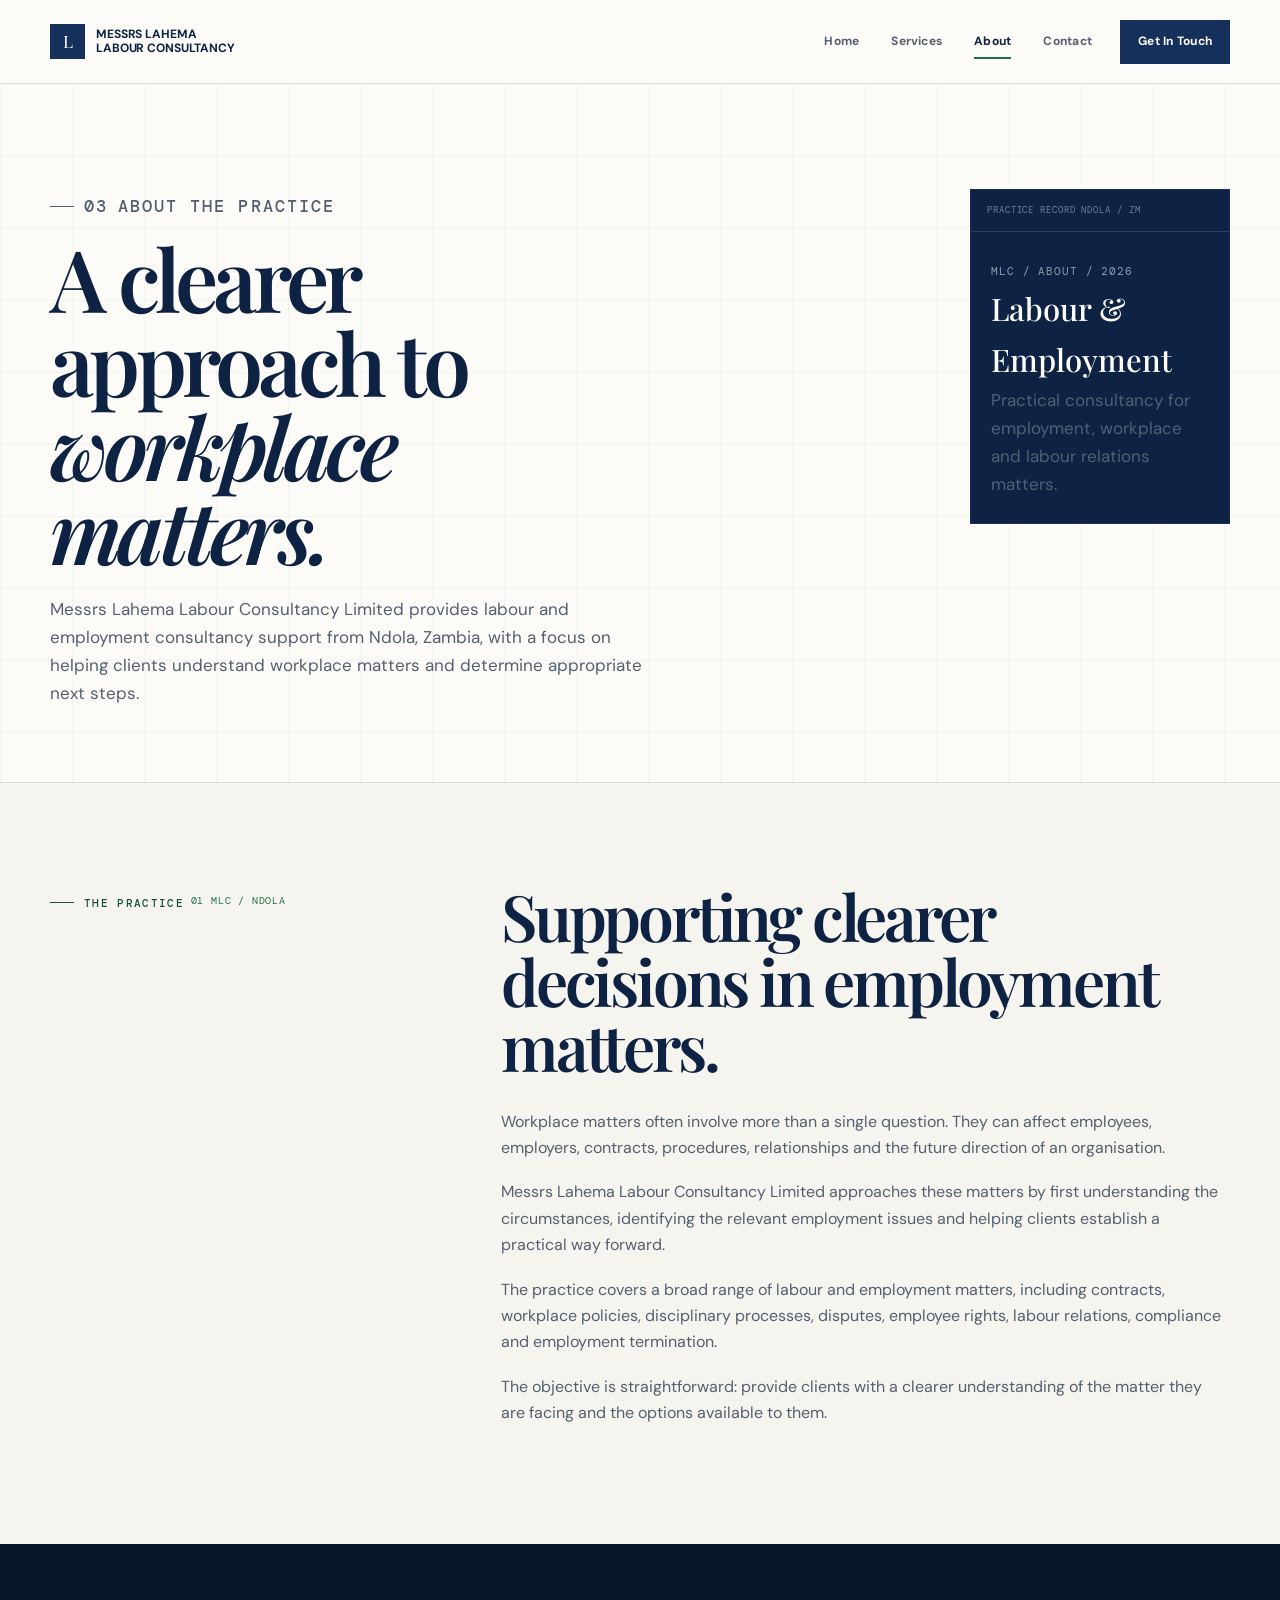
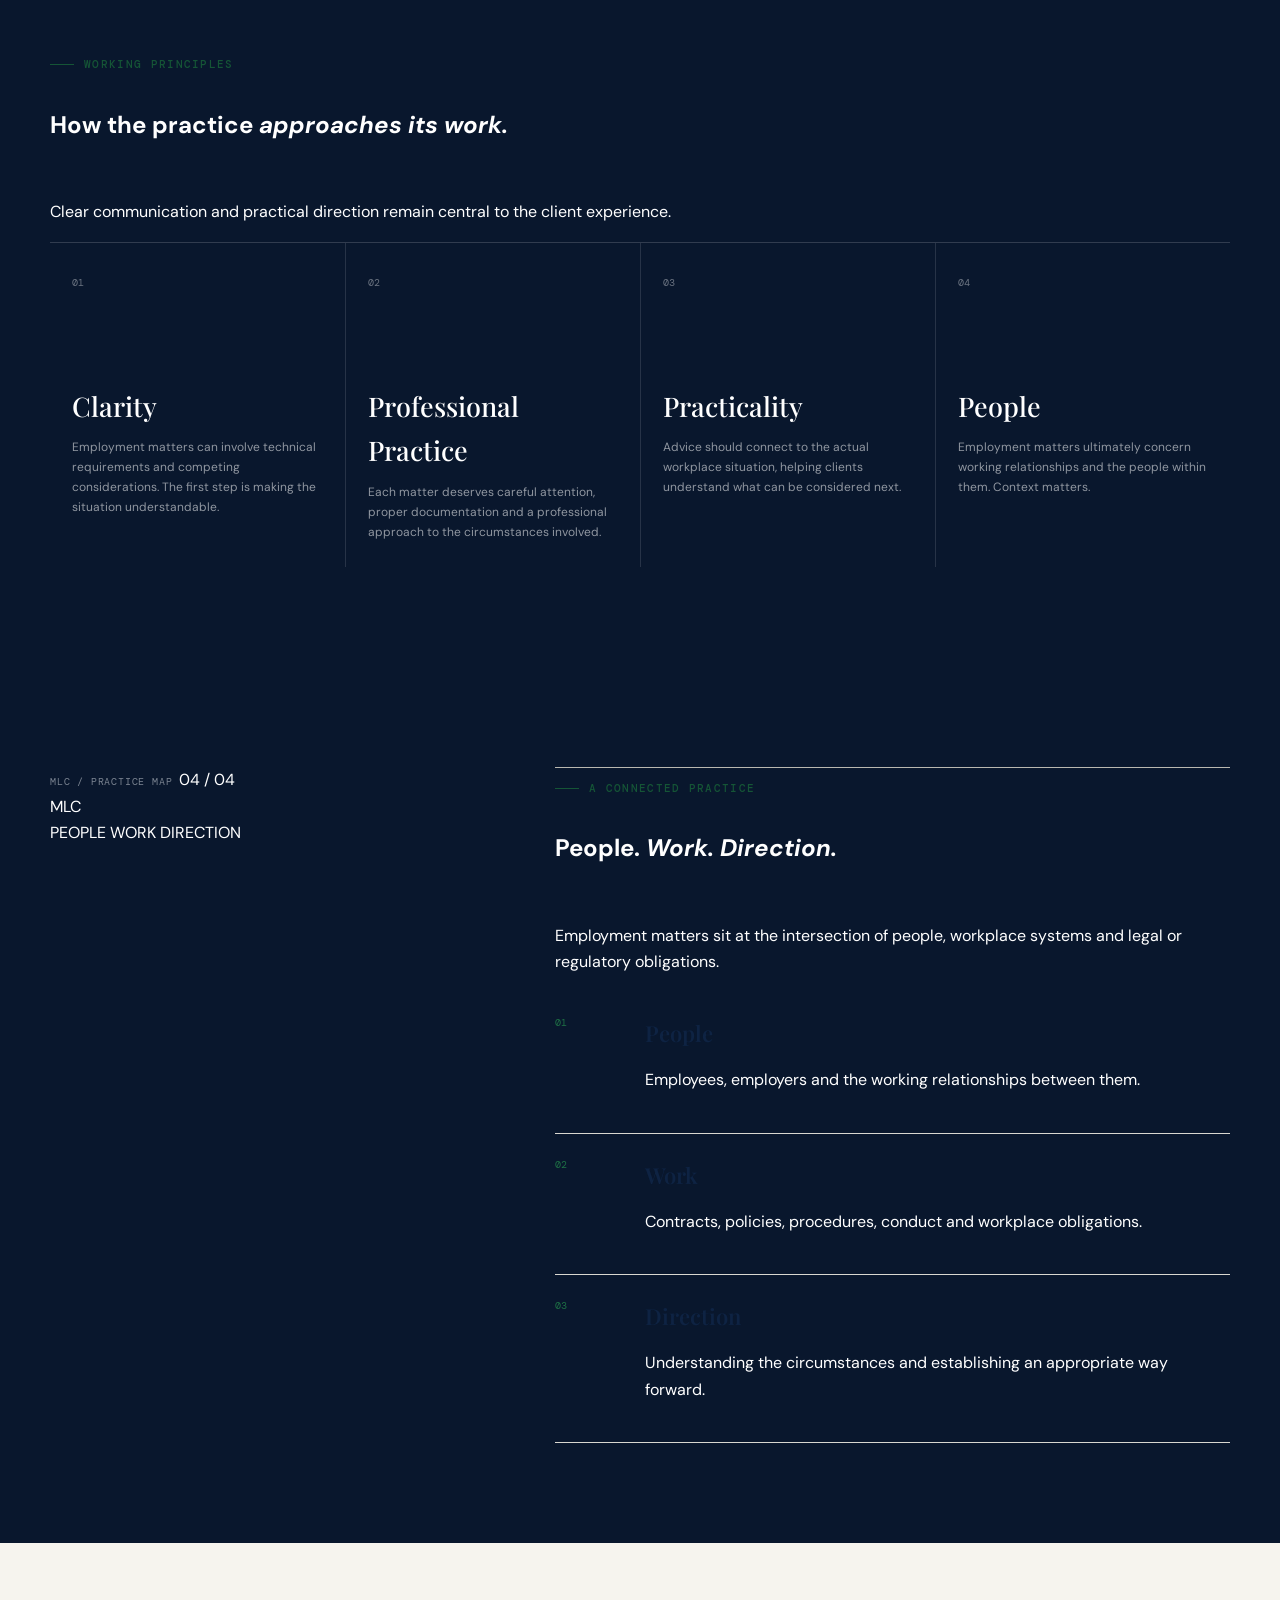
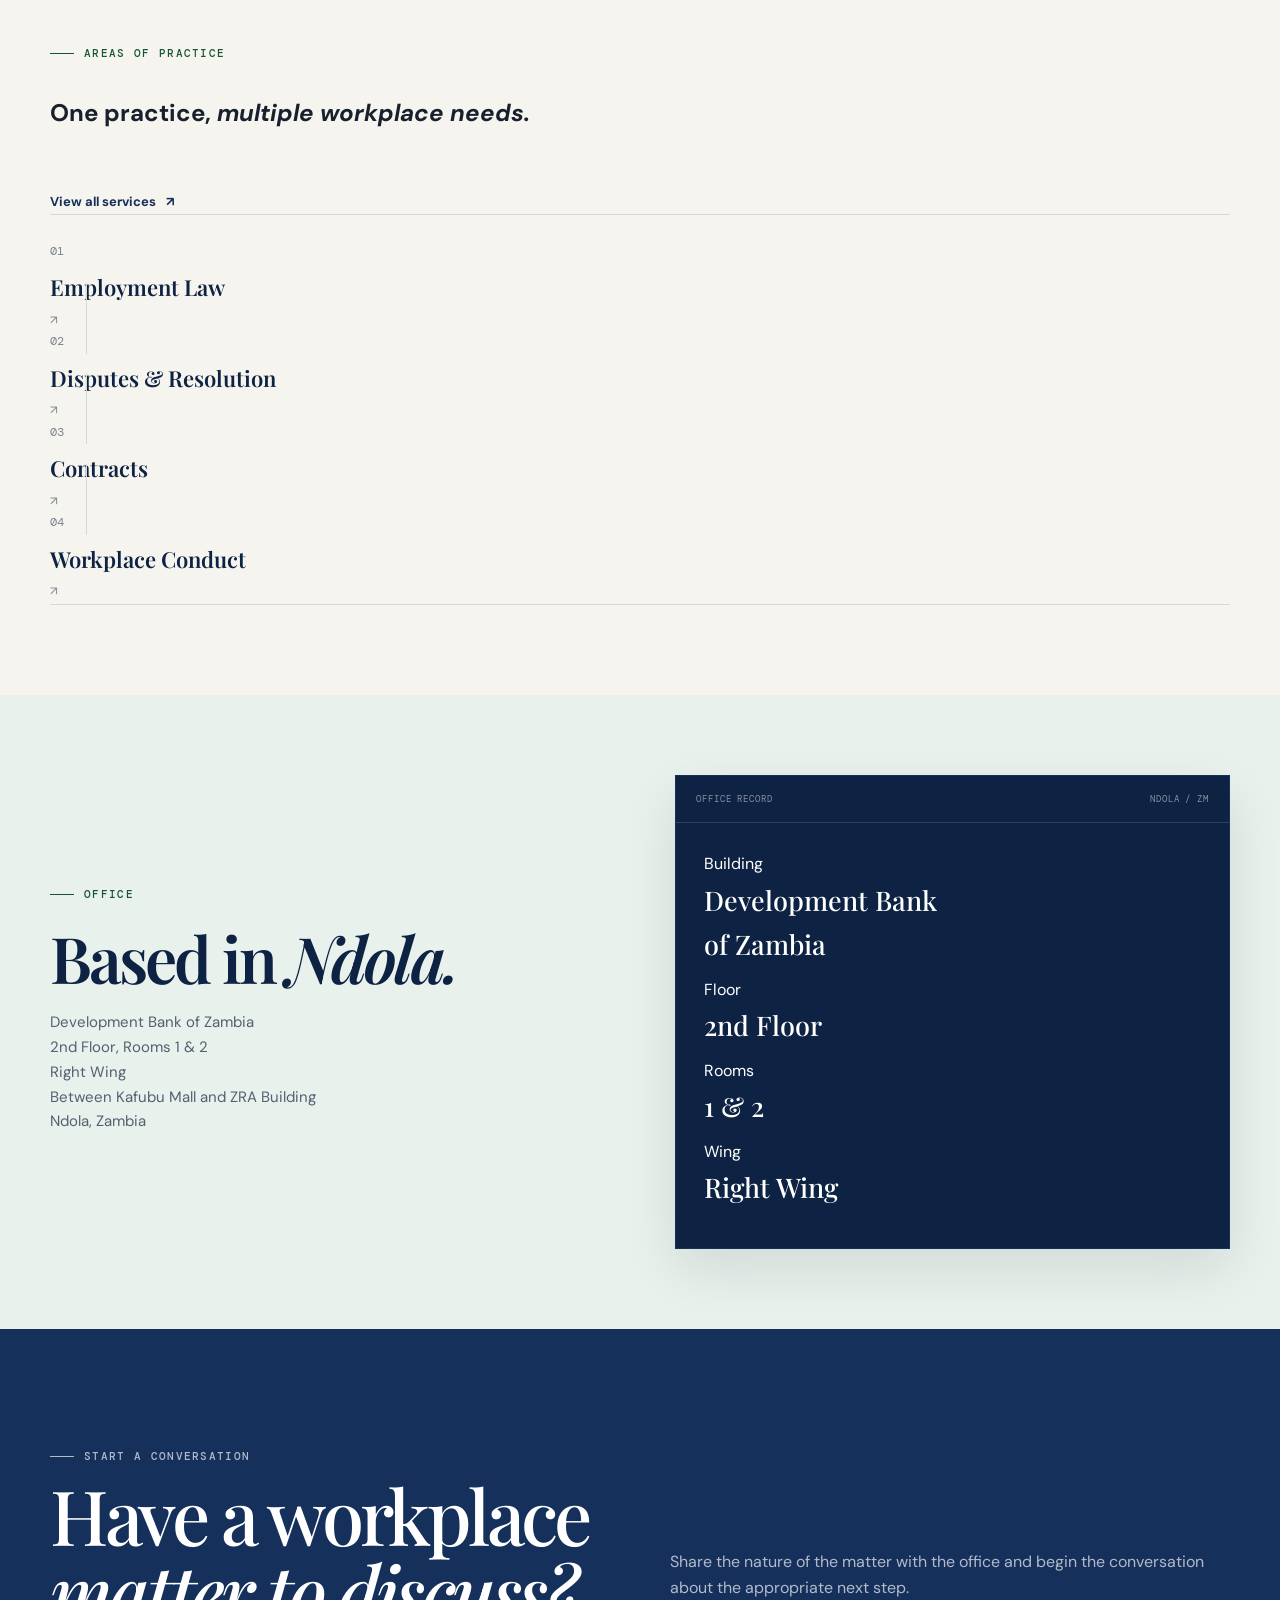
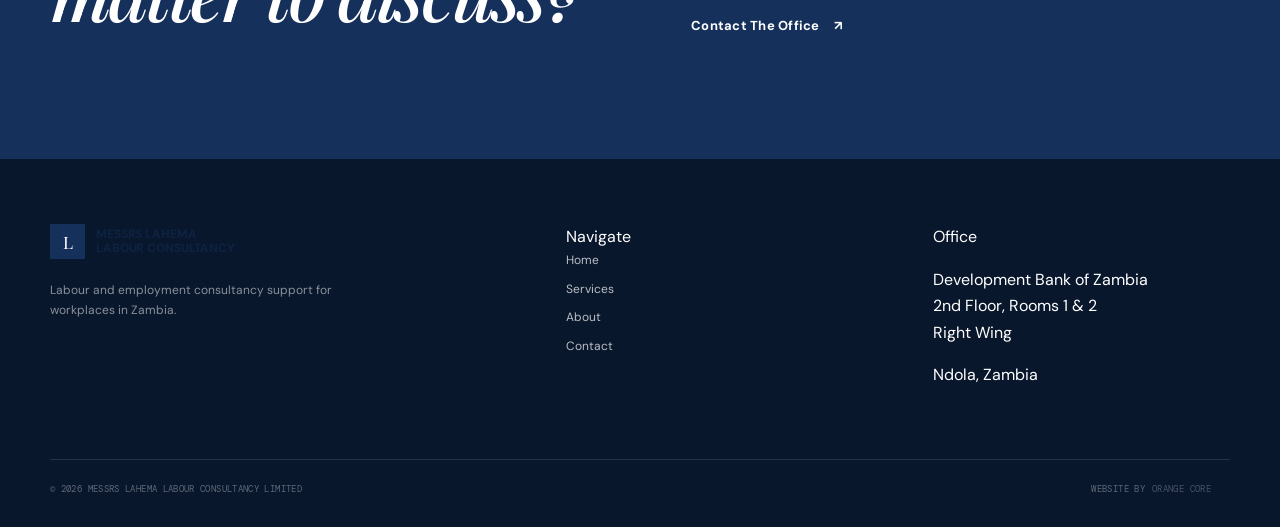
==== commit c9c94f30: "Update about.html" ====
--- a/about.html
+++ b/about.html
@@ -1,58 +1,49 @@
 <!DOCTYPE html>
-<html lang="en-ZM">
+<html lang="en">
 <head>
     <meta charset="UTF-8">
     <meta name="viewport" content="width=device-width, initial-scale=1.0">
 
-    <title>About | Lahema Labour Consultancy Limited</title>
-
+    <title>About | Messrs Lahema Labour Consultancy Limited</title>
     <meta
         name="description"
         content="Learn about Messrs Lahema Labour Consultancy Limited, a labour and employment consultancy based in Ndola, Zambia."
     >
 
-    <meta name="theme-color" content="#16305C">
-
-    <link rel="preconnect" href="https://fonts.googleapis.com">
-    <link rel="preconnect" href="https://fonts.gstatic.com" crossorigin>
-
-    <link
-        href="https://fonts.googleapis.com/css2?family=Fraunces:opsz,wght@9..144,500;9..144,600;9..144,700&family=Inter:wght@400;500;600;700&display=swap"
-        rel="stylesheet"
-    >
-
-    <link rel="icon" href="favicon.svg" type="image/svg+xml">
     <link rel="stylesheet" href="css/style.css">
+    <script src="js/main.js" defer></script>
 </head>
 
 <body>
 
-    <!-- =========================
+    <!-- =========================================================
          HEADER
-    ========================== -->
+    ========================================================== -->
     <header class="site-header">
         <div class="container nav-container">
 
             <a
                 class="brand"
                 href="index.html"
-                aria-label="Messrs Lahema Labour Consultancy Limited - Home"
+                aria-label="Messrs Lahema Labour Consultancy Limited home"
             >
-                <img
-                    src="assets/images/lahema-logo.svg"
-                    alt="Messrs Lahema Labour Consultancy Limited"
-                    class="brand-logo"
-                >
+                <div class="brand-fallback" aria-hidden="true">
+                    <span class="brand-fallback-mark">L</span>
+
+                    <span class="brand-fallback-text">
+                        Messrs Lahema<br>
+                        Labour Consultancy
+                    </span>
+                </div>
             </a>
 
             <button
                 class="menu-toggle"
                 type="button"
-                aria-label="Open navigation menu"
                 aria-expanded="false"
                 aria-controls="primary-navigation"
+                aria-label="Open navigation menu"
             >
-                <span></span>
                 <span></span>
                 <span></span>
             </button>
@@ -72,8 +63,8 @@
 
                 <a
                     class="nav-link active"
+                    aria-current="page"
                     href="about.html"
-                    aria-current="page"
                 >
                     About
                 </a>
@@ -96,132 +87,175 @@
 
     <main>
 
-        <!-- =========================
-             HERO
-        ========================== -->
-        <section class="page-hero about-page">
+        <!-- =====================================================
+             PAGE HERO
+        ====================================================== -->
+        <section class="page-hero">
             <div class="container page-hero-grid">
 
-                <div class="page-hero-content" data-reveal>
-
-                    <div class="eyebrow">
-                        <span class="eyebrow-line"></span>
-                        <span>ABOUT LAHEMA</span>
-                    </div>
+                <div>
+                    <p class="eyebrow">
+                        <span>03</span>
+                        About The Practice
+                    </p>
 
                     <h1>
-                        A practical approach to
-                        <em>people and work.</em>
+                        A clearer approach to
+                        <em>workplace matters.</em>
                     </h1>
 
                     <p>
-                        Messrs Lahema Labour Consultancy Limited focuses
-                        on labour and employment matters affecting the
-                        workplace, providing practical guidance across
-                        employment law, contracts, disputes, workplace
-                        procedures and labour relations.
-                    </p>
-
-                </div>
-
-
-                <div class="page-hero-panel" data-reveal>
-
-                    <span class="panel-label">
-                        PRACTICE PROFILE
+                        Messrs Lahema Labour Consultancy Limited provides
+                        labour and employment consultancy support from
+                        Ndola, Zambia, with a focus on helping clients
+                        understand workplace matters and determine
+                        appropriate next steps.
+                    </p>
+                </div>
+
+                <aside class="page-hero-index">
+
+                    <div class="page-hero-index-top">
+                        <span>Practice Record</span>
+                        <span>Ndola / ZM</span>
+                    </div>
+
+                    <div class="page-hero-index-body">
+
+                        <span class="docket">
+                            MLC / ABOUT / 2026
+                        </span>
+
+                        <strong>
+                            Labour &amp;<br>
+                            Employment
+                        </strong>
+
+                        <p>
+                            Practical consultancy for employment,
+                            workplace and labour relations matters.
+                        </p>
+
+                    </div>
+
+                </aside>
+
+            </div>
+        </section>
+
+
+        <!-- =====================================================
+             STORY
+        ====================================================== -->
+        <section class="section section-paper about-story">
+
+            <div class="container about-story-grid">
+
+                <div
+                    class="about-story-label"
+                    data-reveal
+                >
+                    <p class="eyebrow">
+                        The Practice
+                    </p>
+
+                    <span class="about-story-index">
+                        01
                     </span>
 
-                    <div class="panel-divider"></div>
-
-                    <div class="about-panel-statement">
-                        <span>PEOPLE</span>
-                        <span>WORK</span>
-                        <span>PROCESS</span>
-                    </div>
-
-                    <p>
-                        Employment matters are considered in their
-                        workplace context, with attention to the
-                        relevant procedures and obligations.
-                    </p>
-
-                </div>
-
-            </div>
-        </section>
-
-
-        <!-- =========================
-             PRACTICE INTRO
-        ========================== -->
-        <section class="about-story">
-            <div class="container about-story-grid">
-
-                <div class="section-label" data-reveal>
-                    <span>03</span>
-                    <span>THE PRACTICE</span>
-                </div>
-
-
-                <div class="about-story-content" data-reveal>
-
-                    <div class="eyebrow">
-                        <span class="eyebrow-line"></span>
-                        <span>WORKPLACE FOCUS</span>
-                    </div>
+                    <span>
+                        MLC / NDOLA
+                    </span>
+                </div>
+
+
+                <div
+                    class="about-story-content"
+                    data-reveal
+                >
 
                     <h2>
                         Supporting clearer decisions
                         in employment matters.
                     </h2>
 
+                    <p class="about-story-lead">
+                        Workplace matters often involve more than
+                        a single question. They can affect employees,
+                        employers, contracts, procedures, relationships
+                        and the future direction of an organisation.
+                    </p>
+
                     <p>
-                        Labour and employment issues rarely exist in
-                        isolation. A workplace dispute may involve a
-                        contract, a disciplinary process, an employment
-                        decision or a question of compliance at the same
-                        time.
+                        Messrs Lahema Labour Consultancy Limited
+                        approaches these matters by first understanding
+                        the circumstances, identifying the relevant
+                        employment issues and helping clients establish
+                        a practical way forward.
                     </p>
 
                     <p>
-                        Lahema's practice is structured around these
-                        connected workplace issues, with services
-                        covering both preventative and responsive
-                        employment matters.
-                    </p>
-
-                </div>
-
-            </div>
+                        The practice covers a broad range of labour
+                        and employment matters, including contracts,
+                        workplace policies, disciplinary processes,
+                        disputes, employee rights, labour relations,
+                        compliance and employment termination.
+                    </p>
+
+                    <p>
+                        The objective is straightforward: provide
+                        clients with a clearer understanding of the
+                        matter they are facing and the options available
+                        to them.
+                    </p>
+
+                </div>
+
+            </div>
+
         </section>
 
 
-        <!-- =========================
+        <!-- =====================================================
              PRINCIPLES
-        ========================== -->
-        <section class="principles-section">
+        ====================================================== -->
+        <section class="section principles-section">
+
             <div class="container">
 
-                <div class="section-heading-row" data-reveal>
+                <div
+                    class="section-heading-row"
+                    data-reveal
+                >
 
                     <div>
-                        <div class="eyebrow">
-                            <span class="eyebrow-line"></span>
-                            <span>WORKING PRINCIPLES</span>
-                        </div>
-
-                        <h2>
-                            Clear thinking.
-                            Practical direction.
+
+                        <p class="eyebrow">
+                            Working Principles
+                        </p>
+
+                        <h2 class="section-heading">
+                            How the practice
+                            <em>approaches its work.</em>
                         </h2>
-                    </div>
+
+                    </div>
+
+                    <p class="section-heading-note">
+                        Clear communication and practical direction
+                        remain central to the client experience.
+                    </p>
 
                 </div>
 
 
                 <div class="principles-grid">
 
-                    <article class="principle-card" data-reveal>
+                    <!-- PRINCIPLE 01 -->
+                    <article
+                        class="principle-card"
+                        data-reveal
+                    >
 
                         <span class="principle-number">
                             01
@@ -232,15 +266,20 @@
                         </h3>
 
                         <p>
-                            Workplace matters are considered carefully
-                            so that the relevant issues and possible
-                            next steps can be understood clearly.
+                            Employment matters can involve technical
+                            requirements and competing considerations.
+                            The first step is making the situation
+                            understandable.
                         </p>
 
                     </article>
 
 
-                    <article class="principle-card" data-reveal>
+                    <!-- PRINCIPLE 02 -->
+                    <article
+                        class="principle-card"
+                        data-reveal
+                    >
 
                         <span class="principle-number">
                             02
@@ -251,15 +290,19 @@
                         </h3>
 
                         <p>
-                            Employment matters are approached with
-                            attention to relevant procedures,
-                            documentation and workplace obligations.
+                            Each matter deserves careful attention,
+                            proper documentation and a professional
+                            approach to the circumstances involved.
                         </p>
 
                     </article>
 
 
-                    <article class="principle-card" data-reveal>
+                    <!-- PRINCIPLE 03 -->
+                    <article
+                        class="principle-card"
+                        data-reveal
+                    >
 
                         <span class="principle-number">
                             03
@@ -270,15 +313,19 @@
                         </h3>
 
                         <p>
-                            Advice should be capable of being understood
-                            and applied within the realities of the
-                            workplace.
+                            Advice should connect to the actual
+                            workplace situation, helping clients
+                            understand what can be considered next.
                         </p>
 
                     </article>
 
 
-                    <article class="principle-card" data-reveal>
+                    <!-- PRINCIPLE 04 -->
+                    <article
+                        class="principle-card"
+                        data-reveal
+                    >
 
                         <span class="principle-number">
                             04
@@ -289,9 +336,9 @@
                         </h3>
 
                         <p>
-                            Employment matters involve people as well
-                            as policies, contracts and procedures.
-                            That context matters.
+                            Employment matters ultimately concern
+                            working relationships and the people
+                            within them. Context matters.
                         </p>
 
                     </article>
@@ -299,60 +346,91 @@
                 </div>
 
             </div>
+
         </section>
 
 
-        <!-- =========================
+        <!-- =====================================================
              PRACTICE MAP
-        ========================== -->
-        <section class="practice-map-section">
+        ====================================================== -->
+        <section class="section section-dark practice-map-section">
+
             <div class="container practice-map-grid">
 
-                <div class="practice-map-intro" data-reveal>
-
-                    <div class="eyebrow">
-                        <span class="eyebrow-line"></span>
-                        <span>THE WORKFLOW</span>
-                    </div>
-
-                    <h2>
-                        From understanding
-                        to action.
+                <div
+                    class="practice-map"
+                    data-reveal
+                >
+
+                    <div class="practice-map-top">
+                        <span class="docket">
+                            MLC / PRACTICE MAP
+                        </span>
+
+                        <span>
+                            04 / 04
+                        </span>
+                    </div>
+
+                    <div class="practice-map-center">
+
+                        <span class="practice-map-ring">
+                            <span>MLC</span>
+                        </span>
+
+                        <span class="practice-map-line line-one"></span>
+                        <span class="practice-map-line line-two"></span>
+                        <span class="practice-map-line line-three"></span>
+
+                    </div>
+
+                    <div class="practice-map-bottom">
+                        <span>
+                            PEOPLE
+                        </span>
+
+                        <span>
+                            WORK
+                        </span>
+
+                        <span>
+                            DIRECTION
+                        </span>
+                    </div>
+
+                </div>
+
+
+                <div
+                    class="practice-map-list"
+                    data-reveal
+                >
+
+                    <p class="eyebrow eyebrow-light">
+                        A Connected Practice
+                    </p>
+
+                    <h2 class="section-heading section-heading-light">
+                        People.
+                        <em>Work. Direction.</em>
                     </h2>
 
                     <p>
-                        The circumstances of each employment matter
-                        are different. A structured approach helps
-                        identify what needs attention before deciding
-                        what comes next.
-                    </p>
-
-                </div>
-
-
-                <div class="practice-map" data-reveal>
-
-                    <div class="practice-map-line"></div>
-
+                        Employment matters sit at the intersection
+                        of people, workplace systems and legal or
+                        regulatory obligations.
+                    </p>
 
                     <div class="practice-map-item">
 
-                        <span class="practice-map-marker">
-                            01
-                        </span>
+                        <span>01</span>
 
                         <div>
-                            <span class="practice-map-label">
-                                PEOPLE
-                            </span>
-
-                            <h3>
-                                Listen &amp; understand
-                            </h3>
+                            <strong>People</strong>
 
                             <p>
-                                Establish the circumstances, parties
-                                involved and nature of the workplace issue.
+                                Employees, employers and the working
+                                relationships between them.
                             </p>
                         </div>
 
@@ -361,23 +439,14 @@
 
                     <div class="practice-map-item">
 
-                        <span class="practice-map-marker">
-                            02
-                        </span>
+                        <span>02</span>
 
                         <div>
-                            <span class="practice-map-label">
-                                WORK
-                            </span>
-
-                            <h3>
-                                Examine the matter
-                            </h3>
+                            <strong>Work</strong>
 
                             <p>
-                                Consider the relevant employment
-                                documents, procedures, obligations
-                                and workplace context.
+                                Contracts, policies, procedures,
+                                conduct and workplace obligations.
                             </p>
                         </div>
 
@@ -386,22 +455,14 @@
 
                     <div class="practice-map-item">
 
-                        <span class="practice-map-marker">
-                            03
-                        </span>
+                        <span>03</span>
 
                         <div>
-                            <span class="practice-map-label">
-                                DIRECTION
-                            </span>
-
-                            <h3>
-                                Advise on next steps
-                            </h3>
+                            <strong>Direction</strong>
 
                             <p>
-                                Identify the appropriate course of action
-                                based on the circumstances of the matter.
+                                Understanding the circumstances and
+                                establishing an appropriate way forward.
                             </p>
                         </div>
 
@@ -410,166 +471,288 @@
                 </div>
 
             </div>
+
         </section>
 
 
-        <!-- =========================
-             SERVICE CONNECTION
-        ========================== -->
-        <section class="about-services-section">
-            <div class="container about-services-grid">
-
-                <div data-reveal>
-
-                    <div class="eyebrow">
-                        <span class="eyebrow-line"></span>
-                        <span>AREAS OF PRACTICE</span>
-                    </div>
-
-                    <h2>
-                        A practice built around
-                        employment matters.
-                    </h2>
-
-                </div>
-
-
-                <div class="about-services-content" data-reveal>
-
-                    <p>
-                        Lahema provides support across employment
-                        disputes, contracts and agreements, disciplinary
-                        procedures, workplace conduct, labour relations,
-                        compliance, termination matters and employment
-                        advisory services.
-                    </p>
+        <!-- =====================================================
+             SERVICES CONNECTION
+        ====================================================== -->
+        <section class="section about-services-section">
+
+            <div class="container">
+
+                <div
+                    class="section-heading-row"
+                    data-reveal
+                >
+
+                    <div>
+
+                        <p class="eyebrow">
+                            Areas Of Practice
+                        </p>
+
+                        <h2 class="section-heading">
+                            One practice,
+                            <em>multiple workplace needs.</em>
+                        </h2>
+
+                    </div>
 
                     <a
+                        class="text-link"
                         href="services.html"
-                        class="button button-primary"
-                    >
-                        Explore Services
+                    >
+                        View all services
                         <span aria-hidden="true">↗</span>
                     </a>
 
                 </div>
 
-            </div>
+
+                <div class="practice-strip about-practice-strip">
+
+                    <a
+                        class="practice-strip-item"
+                        href="services.html#employment-law"
+                    >
+                        <span class="practice-strip-number">
+                            01
+                        </span>
+
+                        <strong>
+                            Employment Law
+                        </strong>
+
+                        <span class="practice-strip-arrow">
+                            ↗
+                        </span>
+                    </a>
+
+
+                    <a
+                        class="practice-strip-item"
+                        href="services.html#employment-disputes"
+                    >
+                        <span class="practice-strip-number">
+                            02
+                        </span>
+
+                        <strong>
+                            Disputes &amp; Resolution
+                        </strong>
+
+                        <span class="practice-strip-arrow">
+                            ↗
+                        </span>
+                    </a>
+
+
+                    <a
+                        class="practice-strip-item"
+                        href="services.html#contracts"
+                    >
+                        <span class="practice-strip-number">
+                            03
+                        </span>
+
+                        <strong>
+                            Contracts
+                        </strong>
+
+                        <span class="practice-strip-arrow">
+                            ↗
+                        </span>
+                    </a>
+
+
+                    <a
+                        class="practice-strip-item"
+                        href="services.html#discipline"
+                    >
+                        <span class="practice-strip-number">
+                            04
+                        </span>
+
+                        <strong>
+                            Workplace Conduct
+                        </strong>
+
+                        <span class="practice-strip-arrow">
+                            ↗
+                        </span>
+                    </a>
+
+                </div>
+
+            </div>
+
         </section>
 
 
-        <!-- =========================
+        <!-- =====================================================
              LOCATION
-        ========================== -->
-        <section class="location-section">
+        ====================================================== -->
+        <section class="section section-paper location-section">
+
             <div class="container location-grid">
 
-                <div class="location-label" data-reveal>
-                    <span class="eyebrow">
-                        <span class="eyebrow-line"></span>
-                        <span>OFFICE LOCATION</span>
-                    </span>
-                </div>
-
-
-                <div class="location-content" data-reveal>
-
-                    <div class="location-heading">
-                        <span class="location-pin" aria-hidden="true">+</span>
-
-                        <h2>
-                            Ndola, Zambia
-                        </h2>
-                    </div>
+                <div data-reveal>
+
+                    <p class="eyebrow">
+                        Office
+                    </p>
+
+                    <h2 class="location-title">
+                        Based in
+                        <em>Ndola.</em>
+                    </h2>
+
+                    <p class="location-address">
+                        Development Bank of Zambia<br>
+                        2nd Floor, Rooms 1 &amp; 2<br>
+                        Right Wing<br>
+                        Between Kafubu Mall and ZRA Building<br>
+                        Ndola, Zambia
+                    </p>
+
+                </div>
+
+
+                <div
+                    class="location-card"
+                    data-reveal
+                >
+
+                    <div class="location-card-top">
+
+                        <span class="docket">
+                            OFFICE RECORD
+                        </span>
+
+                        <span>
+                            NDOLA / ZM
+                        </span>
+
+                    </div>
+
+                    <div class="location-card-body">
+
+                        <div>
+                            <span>Building</span>
+
+                            <strong>
+                                Development Bank<br>
+                                of Zambia
+                            </strong>
+                        </div>
+
+                        <div>
+                            <span>Floor</span>
+
+                            <strong>
+                                2nd Floor
+                            </strong>
+                        </div>
+
+                        <div>
+                            <span>Rooms</span>
+
+                            <strong>
+                                1 &amp; 2
+                            </strong>
+                        </div>
+
+                        <div>
+                            <span>Wing</span>
+
+                            <strong>
+                                Right Wing
+                            </strong>
+                        </div>
+
+                    </div>
+
+                </div>
+
+            </div>
+
+        </section>
+
+
+        <!-- =====================================================
+             CTA
+        ====================================================== -->
+        <section class="cta-section">
+
+            <div class="container cta-grid">
+
+                <div data-reveal>
+
+                    <p class="eyebrow">
+                        Start A Conversation
+                    </p>
+
+                    <h2>
+                        Have a workplace
+                        <em>matter to discuss?</em>
+                    </h2>
+
+                </div>
+
+
+                <div data-reveal>
 
                     <p>
-                        Development Bank of Zambia<br>
-                        2nd Floor, Rooms 1 &amp; 2, Right Wing<br>
-                        Between Kafubu Mall and ZRA Building
+                        Share the nature of the matter with the office
+                        and begin the conversation about the appropriate
+                        next step.
                     </p>
 
                     <a
+                        class="button button-primary"
                         href="contact.html"
-                        class="button button-dark"
-                    >
-                        Contact the Office
+                    >
+                        Contact The Office
                         <span aria-hidden="true">↗</span>
                     </a>
 
                 </div>
 
             </div>
+
         </section>
 
-
-        <!-- =========================
-             CTA
-        ========================== -->
-        <section class="cta-section">
-            <div class="container cta-grid">
-
-                <div data-reveal>
-
-                    <div class="eyebrow eyebrow-light">
-                        <span class="eyebrow-line"></span>
-                        <span>LET'S TALK</span>
-                    </div>
-
-                    <h2>
-                        Have an employment matter
-                        that needs attention?
-                    </h2>
-
-                </div>
-
-
-                <div class="cta-action" data-reveal>
-
-                    <p>
-                        Start with the circumstances. Contact the
-                        office to discuss the matter and identify
-                        the appropriate next step.
-                    </p>
-
-                    <a
-                        href="contact.html"
-                        class="button button-light"
-                    >
-                        Make an Enquiry
-                        <span aria-hidden="true">↗</span>
-                    </a>
-
-                </div>
-
-            </div>
-        </section>
-
     </main>
 
 
-    <!-- =========================
+    <!-- =========================================================
          FOOTER
-    ========================== -->
+    ========================================================== -->
     <footer class="site-footer">
 
-        <div class="container footer-main">
-
-            <div class="footer-brand">
+        <div class="container footer-grid">
+
+            <div class="brand-footer">
 
                 <a
-                    class="brand brand-footer"
+                    class="brand"
                     href="index.html"
-                    aria-label="Messrs Lahema Labour Consultancy Limited - Home"
-                >
-                    <img
-                        src="assets/images/lahema-logo.svg"
-                        alt="Messrs Lahema Labour Consultancy Limited"
-                        class="brand-logo"
-                    >
+                    aria-label="Messrs Lahema Labour Consultancy Limited home"
+                >
+                    <div class="brand-fallback" aria-hidden="true">
+                        <span class="brand-fallback-mark">L</span>
+
+                        <span class="brand-fallback-text">
+                            Messrs Lahema<br>
+                            Labour Consultancy
+                        </span>
+                    </div>
                 </a>
 
-                <p>
-                    Labour and employment consultancy
+                <p class="footer-brand-copy">
+                    Labour and employment consultancy support
                     for workplaces in Zambia.
                 </p>
 
@@ -578,8 +761,8 @@
 
             <div class="footer-column">
 
-                <span class="footer-heading">
-                    NAVIGATION
+                <span class="footer-column-label">
+                    Navigate
                 </span>
 
                 <a href="index.html">Home</a>
@@ -592,19 +775,18 @@
 
             <div class="footer-column">
 
-                <span class="footer-heading">
-                    OFFICE
+                <span class="footer-column-label">
+                    Office
                 </span>
 
                 <p>
                     Development Bank of Zambia<br>
                     2nd Floor, Rooms 1 &amp; 2<br>
-                    Right Wing, Ndola, Zambia
+                    Right Wing
                 </p>
 
                 <p>
-                    Between Kafubu Mall<br>
-                    and ZRA Building
+                    Ndola, Zambia
                 </p>
 
             </div>
@@ -616,25 +798,18 @@
 
             <span>
                 © <span data-current-year></span>
-                Messrs Lahema Labour Consultancy Limited.
-                All rights reserved.
+                Messrs Lahema Labour Consultancy Limited
             </span>
-
 
             <span class="footer-credit">
                 Website by
-
                 <a
+                    class="orange-core-logo"
                     href="https://orangecore.xyz"
                     target="_blank"
                     rel="noopener noreferrer"
-                    aria-label="Orange Core"
-                >
-                    <img
-                        src="assets/images/orange-core-logo.svg"
-                        alt="Orange Core"
-                        class="orange-core-logo"
-                    >
+                >
+                    Orange Core
                 </a>
             </span>
 
@@ -642,8 +817,5 @@
 
     </footer>
 
-
-    <script src="js/main.js"></script>
-
 </body>
 </html>
--- a/css/style.css
+++ b/css/style.css
@@ -1,67 +1,53 @@
-/* =========================================================
-   LAHEMA LABOUR CONSULTANCY
-   GLOBAL STYLESHEET
-   ========================================================= */
-
-/* =========================================================
-   01. DESIGN TOKENS
-   ========================================================= */
+@import url('https://fonts.googleapis.com/css2?family=DM+Mono:wght@400;500&family=DM+Sans:wght@400;500;600;700&family=Playfair+Display:wght@500;600;700&display=swap');
 
 :root {
-    /* Brand */
-    --navy: #16305C;
-    --navy-dark: #102447;
-    --navy-soft: #294570;
-
-    --emerald: #1E7145;
-    --emerald-dark: #155536;
-    --emerald-soft: #EAF3EE;
-
-    --red: #B23A2F;
-    --red-dark: #8E2D25;
-    --red-soft: #F6E9E7;
-
-    /* Neutrals */
-    --paper: #F6F4EE;
-    --paper-light: #FBFAF7;
-    --white: #FFFFFF;
-
-    --ink: #20242B;
-    --ink-soft: #565D68;
-    --ink-muted: #7A8089;
-
-    --line: #D8D6CF;
-    --line-dark: #C4C2BB;
-
-    /* Layout */
+    --navy-950: #09172d;
+    --navy-900: #0e2343;
+    --navy-800: #16305c;
+    --navy-700: #294570;
+    --navy-100: #e7edf5;
+
+    --cream-50: #fcfbf7;
+    --cream-100: #f6f4ee;
+    --cream-200: #ebe8de;
+
+    --ink: #17202c;
+    --ink-soft: #536071;
+    --ink-muted: #7b8491;
+
+    --green: #1e7145;
+    --green-dark: #155536;
+    --green-soft: #e8f1eb;
+
+    --red: #b23a2f;
+    --red-dark: #8e2d25;
+    --red-soft: #f6e9e7;
+
+    --white: #ffffff;
+    --line: #d9d8d1;
+    --line-dark: #b9b8b0;
+
+    --shadow-sm: 0 8px 24px rgba(9, 23, 45, 0.06);
+    --shadow-md: 0 20px 50px rgba(9, 23, 45, 0.1);
+
     --container: 1180px;
-    --gutter: 32px;
-
-    /* Shape */
-    --radius-sm: 6px;
-    --radius-md: 8px;
-    --pill: 999px;
-
-    /* Shadows */
-    --shadow-soft: 0 12px 40px rgba(22, 48, 92, 0.08);
-    --shadow-medium: 0 18px 50px rgba(22, 48, 92, 0.12);
-
-    /* Motion */
-    --transition-fast: 180ms ease;
-    --transition: 280ms ease;
-}
-
-
-/* =========================================================
-   02. RESET
-   ========================================================= */
+    --gutter: 28px;
+    --header-height: 84px;
+
+    --radius: 6px;
+    --radius-lg: 10px;
+
+    --display: "Playfair Display", Georgia, serif;
+    --sans: "DM Sans", Arial, sans-serif;
+    --mono: "DM Mono", monospace;
+
+    --ease: cubic-bezier(.22, .61, .36, 1);
+}
 
 *,
 *::before,
 *::after {
     box-sizing: border-box;
-    margin: 0;
-    padding: 0;
 }
 
 html {
@@ -69,31 +55,23 @@
 }
 
 body {
-    min-height: 100vh;
-    background: var(--paper);
+    margin: 0;
+    background: var(--cream-50);
     color: var(--ink);
-    font-family: "Inter", sans-serif;
+    font-family: var(--sans);
     font-size: 16px;
     line-height: 1.65;
     -webkit-font-smoothing: antialiased;
-    text-rendering: optimizeLegibility;
-}
-
-img,
-svg {
+}
+
+body::selection {
+    background: var(--navy-800);
+    color: var(--white);
+}
+
+img {
+    max-width: 100%;
     display: block;
-    max-width: 100%;
-}
-
-button,
-input,
-textarea,
-select {
-    font: inherit;
-}
-
-button {
-    border: 0;
 }
 
 a {
@@ -101,1485 +79,1642 @@
     text-decoration: none;
 }
 
-ul,
-ol {
-    list-style: none;
-}
-
-::selection {
-    background: var(--navy);
-    color: var(--white);
-}
-
-
-/* =========================================================
-   03. GLOBAL TYPOGRAPHY
-   ========================================================= */
-
-h1,
-h2,
-h3,
-h4 {
-    color: var(--navy);
-    font-family: "Fraunces", Georgia, serif;
-    font-weight: 600;
-    line-height: 1.08;
-}
-
-h1 {
-    font-size: clamp(3.2rem, 6vw, 5.8rem);
-    letter-spacing: -0.045em;
-}
-
-h2 {
-    font-size: clamp(2.4rem, 4vw, 4rem);
-    letter-spacing: -0.035em;
-}
-
-h3 {
-    font-size: 1.55rem;
-    letter-spacing: -0.02em;
-}
-
-p {
-    color: var(--ink-soft);
-}
-
-.accent-text {
-    color: var(--red);
-}
-
-
-/* =========================================================
-   04. CONTAINER
-   ========================================================= */
+button,
+input,
+select,
+textarea {
+    font: inherit;
+}
+
+button {
+    cursor: pointer;
+}
 
 .container {
-    width: min(
-        calc(100% - (var(--gutter) * 2)),
-        var(--container)
-    );
+    width: min(var(--container), calc(100% - (var(--gutter) * 2)));
     margin-inline: auto;
 }
 
-
-/* =========================================================
-   05. ACCESSIBILITY
-   ========================================================= */
-
-.skip-link {
-    position: fixed;
-    top: -100px;
-    left: 20px;
-    z-index: 9999;
-
-    padding: 10px 16px;
-    border-radius: var(--pill);
-
-    background: var(--navy);
-    color: var(--white);
-
-    font-size: 14px;
-    font-weight: 600;
-
-    transition: top var(--transition-fast);
-}
-
-.skip-link:focus {
-    top: 20px;
-}
-
-:focus-visible {
-    outline: 3px solid rgba(178, 58, 47, 0.4);
-    outline-offset: 4px;
-}
-
-
-/* =========================================================
-   06. HEADER
-   ========================================================= */
-
-.site-header {
-    position: relative;
-    z-index: 100;
-
-    background: var(--paper);
-    border-bottom: 1px solid var(--line);
-
-    transition:
-        background var(--transition),
-        box-shadow var(--transition),
-        border-color var(--transition);
-}
-
-.site-header.is-scrolled {
-    box-shadow: 0 8px 30px rgba(22, 48, 92, 0.07);
-    border-bottom-color: var(--line-dark);
-}
-
-.nav-container {
-    min-height: 88px;
-
-    display: flex;
-    align-items: center;
-    justify-content: space-between;
-
-    gap: 40px;
-}
-
-
-/* =========================================================
-   BRAND
-   ========================================================= */
-
-.brand {
+/* --------------------------------
+   GLOBAL UTILITY
+-------------------------------- */
+
+.eyebrow {
     display: inline-flex;
     align-items: center;
-    gap: 12px;
-
-    flex-shrink: 0;
-}
-
-.brand-logo {
-    display: block;
-
-    width: auto;
-    height: 58px;
-    max-width: 220px;
-
-    object-fit: contain;
-}
-
-
-/* Legacy text-brand support */
-
-.brand-mark {
-    width: 42px;
-    height: 42px;
-
-    display: grid;
-    place-items: center;
-
-    background: var(--navy);
+    gap: 10px;
+    color: var(--green-dark);
+    font-family: var(--mono);
+    font-size: 11px;
+    font-weight: 500;
+    letter-spacing: .12em;
+    text-transform: uppercase;
+}
+
+.eyebrow::before {
+    content: "";
+    width: 24px;
+    height: 1px;
+    background: currentColor;
+}
+
+.section {
+    padding: 110px 0;
+}
+
+.section-dark {
+    background: var(--navy-950);
     color: var(--white);
-
-    font-family: "Fraunces", Georgia, serif;
-    font-size: 23px;
+}
+
+.section-paper {
+    background: var(--cream-100);
+}
+
+.section-heading {
+    max-width: 760px;
+    margin-bottom: 55px;
+}
+
+.section-heading h2 {
+    margin: 14px 0 18px;
+    color: var(--navy-900);
+    font-family: var(--display);
+    font-size: clamp(38px, 5vw, 64px);
     font-weight: 600;
-
-    border-radius: 2px;
-
-    position: relative;
-}
-
-.brand-mark::after {
-    content: "";
-
-    position: absolute;
-    right: -5px;
-    bottom: -5px;
-
-    width: 12px;
-    height: 12px;
-
-    background: var(--red);
-}
-
-.brand-text {
-    display: flex;
-    flex-direction: column;
-    gap: 1px;
-}
-
-.brand-text strong {
-    color: var(--navy);
-
-    font-family: "Inter", sans-serif;
-    font-size: 15px;
-    font-weight: 700;
-
-    letter-spacing: 0.11em;
-    line-height: 1;
-}
-
-.brand-text small {
-    color: var(--ink-muted);
-
-    font-size: 8px;
-    font-weight: 600;
-
-    letter-spacing: 0.12em;
-    line-height: 1.2;
-}
-
-
-/* =========================================================
-   NAVIGATION
-   ========================================================= */
-
-.primary-navigation {
-    display: flex;
-    align-items: center;
-    gap: 32px;
-}
-
-.nav-link {
-    position: relative;
-
-    padding: 8px 0;
-
+    letter-spacing: -.04em;
+    line-height: 1.05;
+}
+
+.section-dark .section-heading h2 {
+    color: var(--white);
+}
+
+.section-heading p {
+    max-width: 620px;
+    margin: 0;
     color: var(--ink-soft);
-
-    font-size: 14px;
-    font-weight: 600;
-
-    transition:
-        color var(--transition-fast);
-}
-
-.nav-link:hover {
-    color: var(--navy);
-}
-
-.nav-link.active {
-    color: var(--emerald);
-}
-
-.nav-link.active::after {
-    content: "";
-
-    position: absolute;
-    left: 0;
-    right: 0;
-    bottom: 0;
-
-    height: 2px;
-
-    background: var(--emerald);
-}
-
-.nav-link-cta {
-    padding: 11px 20px;
-
-    border-radius: var(--pill);
-
-    background: var(--emerald);
-    color: var(--white);
-}
-
-.nav-link-cta:hover {
-    background: var(--navy);
-    color: var(--white);
-}
-
-.nav-link-cta::after {
-    display: none;
-}
-
-
-/* =========================================================
-   MOBILE MENU BUTTON
-   ========================================================= */
-
-.menu-toggle {
-    display: none;
-
-    width: 44px;
-    height: 44px;
-
-    align-items: center;
-    justify-content: center;
-
-    flex-direction: column;
-    gap: 5px;
-
-    background: transparent;
-
-    cursor: pointer;
-}
-
-.menu-toggle span {
-    width: 22px;
-    height: 2px;
-
-    background: var(--navy);
-
-    transition:
-        transform var(--transition-fast),
-        opacity var(--transition-fast);
-}
-
-.menu-toggle.is-open span:nth-child(1) {
-    transform: translateY(7px) rotate(45deg);
-}
-
-.menu-toggle.is-open span:nth-child(2) {
-    opacity: 0;
-}
-
-.menu-toggle.is-open span:nth-child(3) {
-    transform: translateY(-7px) rotate(-45deg);
-}
-
-
-/* =========================================================
-   07. SECTION KICKER
-   ========================================================= */
-
-.section-kicker {
-    display: flex;
-    align-items: center;
-    gap: 10px;
-
-    margin-bottom: 18px;
-
-    color: var(--emerald);
-
-    font-size: 11px;
-    font-weight: 700;
-
-    letter-spacing: 0.15em;
-    line-height: 1.3;
-}
-
-.kicker-line {
-    width: 28px;
-    height: 1px;
-
-    background: var(--emerald);
-}
-
-.kicker-separator {
-    color: var(--ink-muted);
-    margin-inline: 3px;
-}
-
-
-/* =========================================================
-   08. HERO
-   ========================================================= */
-
-.hero {
-    position: relative;
-    overflow: hidden;
-
-    padding: 110px 0 120px;
-
-    border-bottom: 1px solid var(--line);
-}
-
-.hero::before {
-    content: "";
-
-    position: absolute;
-    top: 0;
-    right: 0;
-
-    width: 32%;
-    height: 100%;
-
-    background:
-        linear-gradient(
-            90deg,
-            transparent,
-            rgba(22, 48, 92, 0.035)
-        );
-
-    pointer-events: none;
-}
-
-.hero-grid {
-    position: relative;
-    z-index: 1;
-
-    display: grid;
-
-    grid-template-columns:
-        minmax(0, 1.4fr)
-        minmax(320px, 0.6fr);
-
-    gap: 80px;
-
-    align-items: center;
-}
-
-.hero-content {
-    max-width: 820px;
-}
-
-.hero-content .section-kicker {
-    margin-bottom: 28px;
-}
-
-.hero h1 {
-    max-width: 820px;
-    margin-bottom: 30px;
-}
-
-.hero-description {
-    max-width: 650px;
-
-    font-size: 18px;
-    line-height: 1.75;
-}
-
-.hero-actions {
-    display: flex;
-    align-items: center;
-    flex-wrap: wrap;
-
-    gap: 28px;
-    margin-top: 42px;
-}
-
-
-/* =========================================================
-   BUTTONS
-   ========================================================= */
+    font-size: 17px;
+}
+
+.section-dark .section-heading p {
+    color: rgba(255,255,255,.68);
+}
 
 .button {
     display: inline-flex;
     align-items: center;
     justify-content: center;
-
-    gap: 12px;
-
-    min-height: 50px;
-    padding: 12px 24px;
-
-    border-radius: var(--pill);
-
-    font-size: 14px;
+    gap: 14px;
+    min-height: 48px;
+    padding: 0 20px;
+    border: 1px solid var(--navy-800);
+    border-radius: 4px;
+    background: var(--navy-800);
+    color: var(--white);
+    font-size: 13px;
     font-weight: 700;
-
+    letter-spacing: .02em;
     transition:
-        background var(--transition-fast),
-        color var(--transition-fast),
-        transform var(--transition-fast),
-        box-shadow var(--transition-fast);
-}
-
-.button span {
-    font-size: 18px;
-
-    transition:
-        transform var(--transition-fast);
+        background .25s var(--ease),
+        border-color .25s var(--ease),
+        transform .25s var(--ease);
 }
 
 .button:hover {
+    background: var(--navy-950);
+    border-color: var(--navy-950);
     transform: translateY(-2px);
 }
 
-.button:hover span {
-    transform: translateX(3px);
-}
-
-.button-primary {
-    background: var(--red);
+.button-light {
+    background: var(--white);
+    border-color: var(--white);
+    color: var(--navy-900);
+}
+
+.button-light:hover {
+    background: var(--cream-100);
+    border-color: var(--cream-100);
+}
+
+.button-outline {
+    background: transparent;
+    color: var(--navy-800);
+}
+
+.button-outline:hover {
     color: var(--white);
 }
 
-.button-primary:hover {
-    background: var(--navy);
-
-    box-shadow:
-        0 8px 24px rgba(22, 48, 92, 0.18);
-}
-
-.button-secondary {
-    background: var(--emerald);
-    color: var(--white);
-}
-
-.button-secondary:hover {
-    background: var(--navy);
-
-    box-shadow:
-        0 8px 24px rgba(22, 48, 92, 0.18);
-}
-
-.text-link,
-.arrow-link,
-.desktop-link {
+.button-arrow {
+    font-size: 17px;
+    line-height: 1;
+}
+
+.text-link {
     display: inline-flex;
     align-items: center;
-
-    gap: 8px;
-
-    color: var(--navy);
-
-    font-size: 14px;
+    gap: 10px;
+    color: var(--navy-800);
+    font-size: 13px;
     font-weight: 700;
-
+}
+
+.text-link span {
+    transition: transform .2s ease;
+}
+
+.text-link:hover span {
+    transform: translateX(4px);
+}
+
+.docket {
+    color: var(--ink-muted);
+    font-family: var(--mono);
+    font-size: 10px;
+    letter-spacing: .08em;
+    text-transform: uppercase;
+}
+
+/* --------------------------------
+   HEADER
+-------------------------------- */
+
+.site-header {
+    position: sticky;
+    top: 0;
+    z-index: 100;
+    height: var(--header-height);
+    border-bottom: 1px solid rgba(22, 48, 92, .12);
+    background: rgba(252,251,247,.94);
+    backdrop-filter: blur(18px);
     transition:
-        color var(--transition-fast);
-}
-
-.text-link span,
-.arrow-link span,
-.desktop-link span {
-    transition:
-        transform var(--transition-fast);
-}
-
-.text-link:hover,
-.arrow-link:hover,
-.desktop-link:hover {
-    color: var(--red);
-}
-
-.text-link:hover span,
-.arrow-link:hover span,
-.desktop-link:hover span {
-    transform: translateX(4px);
-}
-
-
-/* =========================================================
-   HERO PANEL
-   ========================================================= */
+        box-shadow .25s ease,
+        background .25s ease;
+}
+
+.site-header.is-scrolled {
+    box-shadow: 0 8px 30px rgba(9, 23, 45, .08);
+}
+
+.nav-container {
+    position: relative;
+    display: flex;
+    align-items: center;
+    justify-content: space-between;
+    height: 100%;
+}
+
+.brand {
+    display: inline-flex;
+    align-items: center;
+    min-width: 220px;
+}
+
+.brand-logo {
+    width: 190px;
+    height: auto;
+}
+
+.brand-fallback {
+    display: flex;
+    align-items: center;
+    gap: 11px;
+}
+
+.brand-fallback-mark {
+    display: grid;
+    width: 35px;
+    height: 35px;
+    place-items: center;
+    border: 1px solid var(--navy-800);
+    background: var(--navy-800);
+    color: var(--white);
+    font-family: var(--display);
+    font-size: 17px;
+}
+
+.brand-fallback-text {
+    color: var(--navy-900);
+    font-size: 12px;
+    font-weight: 700;
+    letter-spacing: -.01em;
+    line-height: 1.15;
+    text-transform: uppercase;
+}
+
+.primary-navigation {
+    display: flex;
+    align-items: center;
+    gap: 4px;
+}
+
+.nav-link {
+    position: relative;
+    display: inline-flex;
+    align-items: center;
+    min-height: 44px;
+    padding: 0 14px;
+    color: var(--ink-soft);
+    font-size: 12px;
+    font-weight: 700;
+    letter-spacing: .02em;
+    transition: color .2s ease;
+}
+
+.nav-link::after {
+    content: "";
+    position: absolute;
+    right: 14px;
+    bottom: 5px;
+    left: 14px;
+    height: 2px;
+    background: var(--green);
+    transform: scaleX(0);
+    transform-origin: left;
+    transition: transform .25s var(--ease);
+}
+
+.nav-link:hover,
+.nav-link.active {
+    color: var(--navy-900);
+}
+
+.nav-link.active::after,
+.nav-link:hover::after {
+    transform: scaleX(1);
+}
+
+.nav-link-cta {
+    margin-left: 10px;
+    padding-inline: 18px;
+    background: var(--navy-800);
+    color: var(--white);
+}
+
+.nav-link-cta::after {
+    display: none;
+}
+
+.nav-link-cta:hover {
+    background: var(--navy-950);
+    color: var(--white);
+}
+
+.menu-toggle {
+    display: none;
+    width: 44px;
+    height: 44px;
+    padding: 10px;
+    border: 1px solid var(--line);
+    background: var(--cream-50);
+}
+
+.menu-toggle span {
+    display: block;
+    width: 22px;
+    height: 1px;
+    margin: 5px auto;
+    background: var(--navy-900);
+    transition: transform .2s ease, opacity .2s ease;
+}
+
+.menu-toggle.is-open span:nth-child(1) {
+    transform: translateY(6px) rotate(45deg);
+}
+
+.menu-toggle.is-open span:nth-child(2) {
+    opacity: 0;
+}
+
+.menu-toggle.is-open span:nth-child(3) {
+    transform: translateY(-6px) rotate(-45deg);
+}
+
+/* --------------------------------
+   HERO
+-------------------------------- */
+
+.hero {
+    position: relative;
+    overflow: hidden;
+    min-height: calc(100vh - var(--header-height));
+    padding: 70px 0 80px;
+    background:
+        linear-gradient(90deg, rgba(22,48,92,.045) 1px, transparent 1px),
+        linear-gradient(rgba(22,48,92,.045) 1px, transparent 1px),
+        var(--cream-50);
+    background-size: 72px 72px;
+}
+
+.hero::before {
+    position: absolute;
+    top: -160px;
+    right: -160px;
+    width: 520px;
+    height: 520px;
+    border: 1px solid rgba(30,113,69,.16);
+    border-radius: 50%;
+    content: "";
+}
+
+.hero::after {
+    position: absolute;
+    right: 80px;
+    bottom: -250px;
+    width: 460px;
+    height: 460px;
+    border: 1px solid rgba(178,58,47,.12);
+    border-radius: 50%;
+    content: "";
+}
+
+.hero-grid {
+    position: relative;
+    z-index: 1;
+    display: grid;
+    grid-template-columns: minmax(0, 1.25fr) minmax(320px, .75fr);
+    align-items: end;
+    gap: 70px;
+    min-height: 680px;
+}
+
+.hero-copy {
+    padding-bottom: 35px;
+}
+
+.hero-kicker {
+    margin-bottom: 26px;
+}
+
+.hero h1 {
+    max-width: 850px;
+    margin: 0;
+    color: var(--navy-900);
+    font-family: var(--display);
+    font-size: clamp(54px, 7vw, 92px);
+    font-weight: 600;
+    letter-spacing: -.055em;
+    line-height: .98;
+}
+
+.hero h1 em {
+    color: var(--green);
+    font-style: normal;
+}
+
+.hero-intro {
+    max-width: 590px;
+    margin: 30px 0 35px;
+    color: var(--ink-soft);
+    font-size: 18px;
+}
+
+.hero-actions {
+    display: flex;
+    flex-wrap: wrap;
+    gap: 12px;
+}
+
+.hero-note {
+    margin-top: 35px;
+    padding-top: 18px;
+    border-top: 1px solid var(--line);
+    color: var(--ink-muted);
+    font-family: var(--mono);
+    font-size: 10px;
+    letter-spacing: .04em;
+}
 
 .hero-panel {
     position: relative;
-
-    min-height: 430px;
-    padding: 36px;
-
+    overflow: hidden;
+    border: 1px solid var(--navy-900);
+    background: var(--navy-900);
+    box-shadow: var(--shadow-md);
+    color: var(--white);
+}
+
+.hero-panel::before {
+    position: absolute;
+    inset: 12px;
+    border: 1px solid rgba(255,255,255,.1);
+    content: "";
+    pointer-events: none;
+}
+
+.hero-panel-top {
+    display: flex;
+    align-items: center;
+    justify-content: space-between;
+    padding: 18px 22px;
+    border-bottom: 1px solid rgba(255,255,255,.14);
+}
+
+.hero-panel-top span {
+    color: rgba(255,255,255,.55);
+    font-family: var(--mono);
+    font-size: 9px;
+    letter-spacing: .12em;
+    text-transform: uppercase;
+}
+
+.hero-panel-status {
+    display: inline-flex;
+    align-items: center;
+    gap: 7px;
+    color: #9ed6b5 !important;
+}
+
+.hero-panel-status::before {
+    width: 6px;
+    height: 6px;
+    border-radius: 50%;
+    background: #7fc89d;
+    content: "";
+}
+
+.hero-panel-body {
+    padding: 38px 32px 32px;
+}
+
+.hero-panel-label {
+    margin-bottom: 12px;
+    color: rgba(255,255,255,.45);
+    font-family: var(--mono);
+    font-size: 10px;
+    letter-spacing: .1em;
+    text-transform: uppercase;
+}
+
+.hero-panel h2 {
+    margin: 0 0 24px;
+    font-family: var(--display);
+    font-size: 32px;
+    font-weight: 500;
+    line-height: 1.12;
+}
+
+.hero-panel-address {
+    margin: 0;
+    color: rgba(255,255,255,.68);
+    font-size: 13px;
+    line-height: 1.8;
+}
+
+.hero-panel-footer {
+    display: grid;
+    grid-template-columns: 1fr 1fr;
+    margin-top: 35px;
+    border-top: 1px solid rgba(255,255,255,.14);
+}
+
+.hero-panel-footer div {
+    padding: 18px 20px;
+}
+
+.hero-panel-footer div + div {
+    border-left: 1px solid rgba(255,255,255,.14);
+}
+
+.hero-panel-footer small {
+    display: block;
+    margin-bottom: 4px;
+    color: rgba(255,255,255,.4);
+    font-family: var(--mono);
+    font-size: 9px;
+    text-transform: uppercase;
+}
+
+.hero-panel-footer strong {
+    font-size: 12px;
+    font-weight: 600;
+}
+
+/* --------------------------------
+   MARQUEE / STAT STRIP
+-------------------------------- */
+
+.practice-strip {
+    border-block: 1px solid var(--line);
+    background: var(--cream-100);
+}
+
+.practice-strip-inner {
+    display: grid;
+    grid-template-columns: repeat(3, 1fr);
+}
+
+.practice-strip-item {
+    min-height: 120px;
+    padding: 25px 28px;
+}
+
+.practice-strip-item + .practice-strip-item {
+    border-left: 1px solid var(--line);
+}
+
+.practice-strip-number {
+    display: block;
+    margin-bottom: 8px;
+    color: var(--green);
+    font-family: var(--mono);
+    font-size: 10px;
+}
+
+.practice-strip-item strong {
+    display: block;
+    color: var(--navy-900);
+    font-family: var(--display);
+    font-size: 22px;
+    font-weight: 600;
+}
+
+.practice-strip-item span {
+    color: var(--ink-muted);
+    font-size: 12px;
+}
+
+/* --------------------------------
+   HOME STATEMENT
+-------------------------------- */
+
+.statement-grid {
+    display: grid;
+    grid-template-columns: .7fr 1.3fr;
+    gap: 100px;
+}
+
+.statement-side {
+    padding-top: 8px;
+}
+
+.statement-side p {
+    max-width: 240px;
+    color: var(--ink-muted);
+    font-family: var(--mono);
+    font-size: 10px;
+    letter-spacing: .04em;
+    text-transform: uppercase;
+}
+
+.statement-main h2 {
+    max-width: 820px;
+    margin: 0 0 30px;
+    color: var(--navy-900);
+    font-family: var(--display);
+    font-size: clamp(40px, 5.4vw, 70px);
+    font-weight: 600;
+    letter-spacing: -.045em;
+    line-height: 1.03;
+}
+
+.statement-main h2 span {
+    color: var(--green);
+}
+
+.statement-main p {
+    max-width: 680px;
+    color: var(--ink-soft);
+    font-size: 17px;
+}
+
+/* --------------------------------
+   SERVICE DIRECTORY
+-------------------------------- */
+
+.directory {
+    border-top: 1px solid var(--line-dark);
+}
+
+.directory-row {
+    display: grid;
+    grid-template-columns: 100px minmax(260px, 1fr) minmax(240px, .75fr) 40px;
+    align-items: center;
+    min-height: 135px;
+    border-bottom: 1px solid var(--line);
+    transition:
+        background .25s ease,
+        padding .25s var(--ease);
+}
+
+.directory-row:hover {
+    padding-inline: 18px;
+    background: var(--cream-100);
+}
+
+.directory-number {
+    color: var(--green);
+    font-family: var(--mono);
+    font-size: 11px;
+}
+
+.directory-title {
+    color: var(--navy-900);
+    font-family: var(--display);
+    font-size: 28px;
+    font-weight: 600;
+    line-height: 1.1;
+}
+
+.directory-description {
+    padding-right: 30px;
+    color: var(--ink-muted);
+    font-size: 13px;
+}
+
+.directory-arrow {
+    display: grid;
+    width: 36px;
+    height: 36px;
+    place-items: center;
+    border: 1px solid var(--line);
+    color: var(--navy-800);
+    transition: background .2s ease, color .2s ease;
+}
+
+.directory-row:hover .directory-arrow {
+    background: var(--navy-800);
+    color: var(--white);
+}
+
+/* --------------------------------
+   SCOPE SECTION
+-------------------------------- */
+
+.scope-grid {
+    display: grid;
+    grid-template-columns: repeat(3, 1fr);
+    border: 1px solid rgba(255,255,255,.14);
+}
+
+.scope-item {
+    min-height: 260px;
+    padding: 30px;
+}
+
+.scope-item + .scope-item {
+    border-left: 1px solid rgba(255,255,255,.14);
+}
+
+.scope-number {
+    display: block;
+    margin-bottom: 65px;
+    color: rgba(255,255,255,.4);
+    font-family: var(--mono);
+    font-size: 10px;
+}
+
+.scope-item h3 {
+    margin: 0 0 10px;
+    color: var(--white);
+    font-family: var(--display);
+    font-size: 29px;
+    font-weight: 500;
+}
+
+.scope-item p {
+    margin: 0;
+    color: rgba(255,255,255,.58);
+    font-size: 13px;
+}
+
+/* --------------------------------
+   LOCATION
+-------------------------------- */
+
+.location-section {
+    padding: 80px 0;
+    background: var(--green-soft);
+}
+
+.location-grid {
+    display: grid;
+    grid-template-columns: 1fr 1fr;
+    align-items: center;
+    gap: 70px;
+}
+
+.location-title {
+    margin: 12px 0 20px;
+    color: var(--navy-900);
+    font-family: var(--display);
+    font-size: clamp(42px, 5vw, 66px);
+    font-weight: 600;
+    letter-spacing: -.045em;
+    line-height: 1;
+}
+
+.location-address {
+    max-width: 430px;
+    color: var(--ink-soft);
+    font-size: 15px;
+}
+
+.location-card {
+    border: 1px solid var(--navy-800);
+    background: var(--navy-900);
+    color: var(--white);
+    box-shadow: var(--shadow-md);
+}
+
+.location-card-top {
+    display: flex;
+    justify-content: space-between;
+    padding: 16px 20px;
+    border-bottom: 1px solid rgba(255,255,255,.14);
+}
+
+.location-card-top span {
+    color: rgba(255,255,255,.5);
+    font-family: var(--mono);
+    font-size: 9px;
+    letter-spacing: .1em;
+    text-transform: uppercase;
+}
+
+.location-card-body {
+    padding: 28px;
+}
+
+.location-card-body strong {
+    display: block;
+    margin-bottom: 10px;
+    font-family: var(--display);
+    font-size: 27px;
+    font-weight: 500;
+}
+
+.location-card-body p {
+    margin: 0;
+    color: rgba(255,255,255,.63);
+    font-size: 13px;
+}
+
+/* --------------------------------
+   CTA
+-------------------------------- */
+
+.cta-section {
+    padding: 110px 0;
+    background: var(--navy-800);
+    color: var(--white);
+}
+
+.cta-grid {
+    display: grid;
+    grid-template-columns: 1fr auto;
+    align-items: end;
+    gap: 60px;
+}
+
+.cta-section h2 {
+    max-width: 760px;
+    margin: 12px 0 20px;
+    font-family: var(--display);
+    font-size: clamp(44px, 6vw, 76px);
+    font-weight: 500;
+    letter-spacing: -.05em;
+    line-height: 1;
+}
+
+.cta-section p {
+    max-width: 560px;
+    margin: 0;
+    color: rgba(255,255,255,.67);
+}
+
+/* --------------------------------
+   FOOTER
+-------------------------------- */
+
+.site-footer {
+    padding: 65px 0 30px;
+    background: var(--navy-950);
+    color: var(--white);
+}
+
+.footer-grid {
+    display: grid;
+    grid-template-columns: 1.2fr .8fr .8fr;
+    gap: 70px;
+    padding-bottom: 55px;
+    border-bottom: 1px solid rgba(255,255,255,.12);
+}
+
+.brand-footer {
+    min-width: 0;
+}
+
+.footer-brand-copy {
+    max-width: 300px;
+    margin-top: 22px;
+    color: rgba(255,255,255,.52);
+    font-size: 12px;
+}
+
+.footer-column h3 {
+    margin: 0 0 18px;
+    color: rgba(255,255,255,.4);
+    font-family: var(--mono);
+    font-size: 9px;
+    font-weight: 500;
+    letter-spacing: .12em;
+    text-transform: uppercase;
+}
+
+.footer-column a {
+    display: block;
+    width: fit-content;
+    margin-bottom: 9px;
+    color: rgba(255,255,255,.72);
+    font-size: 12px;
+}
+
+.footer-column a:hover {
+    color: var(--white);
+}
+
+.footer-bottom {
+    display: flex;
+    align-items: center;
+    justify-content: space-between;
+    gap: 20px;
+    padding-top: 22px;
+    color: rgba(255,255,255,.35);
+    font-family: var(--mono);
+    font-size: 9px;
+    letter-spacing: .04em;
+    text-transform: uppercase;
+}
+
+.footer-credit {
+    display: inline-flex;
+    align-items: center;
+    gap: 7px;
+}
+
+.orange-core-logo {
+    width: 78px;
+    height: auto;
+    opacity: .72;
+}
+
+/* --------------------------------
+   INNER PAGE HERO
+-------------------------------- */
+
+.page-hero {
+    padding: 105px 0 75px;
+    border-bottom: 1px solid var(--line);
+    background:
+        linear-gradient(90deg, rgba(22,48,92,.04) 1px, transparent 1px),
+        linear-gradient(rgba(22,48,92,.04) 1px, transparent 1px),
+        var(--cream-50);
+    background-size: 72px 72px;
+}
+
+.page-hero-grid {
+    display: grid;
+    grid-template-columns: 1.1fr .9fr;
+    gap: 70px;
+    align-items: end;
+}
+
+.page-hero h1 {
+    max-width: 780px;
+    margin: 15px 0 22px;
+    color: var(--navy-900);
+    font-family: var(--display);
+    font-size: clamp(52px, 7vw, 86px);
+    font-weight: 600;
+    letter-spacing: -.055em;
+    line-height: .98;
+}
+
+.page-hero p {
+    max-width: 600px;
+    margin: 0;
+    color: var(--ink-soft);
+    font-size: 17px;
+}
+
+.page-hero-index {
+    align-self: start;
+    justify-self: end;
+    width: 260px;
+    border: 1px solid var(--navy-800);
+    background: var(--navy-900);
+    color: var(--white);
+}
+
+.page-hero-index-top {
+    padding: 13px 16px;
+    border-bottom: 1px solid rgba(255,255,255,.12);
+    color: rgba(255,255,255,.42);
+    font-family: var(--mono);
+    font-size: 9px;
+    letter-spacing: .1em;
+    text-transform: uppercase;
+}
+
+.page-hero-index-body {
+    padding: 25px 20px;
+}
+
+.page-hero-index-body strong {
+    display: block;
+    font-family: var(--display);
+    font-size: 31px;
+    font-weight: 500;
+}
+
+.page-hero-index-body span {
+    color: rgba(255,255,255,.55);
+    font-size: 11px;
+}
+
+/* --------------------------------
+   SERVICES PAGE
+-------------------------------- */
+
+.services-intro {
+    padding: 80px 0;
+}
+
+.services-intro-grid {
+    display: grid;
+    grid-template-columns: .7fr 1.3fr;
+    gap: 100px;
+}
+
+.services-intro-copy h2 {
+    margin: 0;
+    color: var(--navy-900);
+    font-family: var(--display);
+    font-size: clamp(38px, 5vw, 60px);
+    font-weight: 600;
+    letter-spacing: -.045em;
+    line-height: 1.03;
+}
+
+.services-intro-copy p {
+    max-width: 700px;
+    margin: 0;
+    color: var(--ink-soft);
+    font-size: 17px;
+}
+
+.services-directory {
+    padding: 0 0 100px;
+}
+
+.service-category {
+    margin-bottom: 55px;
+}
+
+.service-category-header {
+    display: grid;
+    grid-template-columns: 110px 1fr;
+    gap: 20px;
+    padding: 18px 0;
+    border-top: 2px solid var(--navy-900);
+}
+
+.service-category-number {
+    color: var(--green);
+    font-family: var(--mono);
+    font-size: 11px;
+}
+
+.service-category-header h2 {
+    margin: 0;
+    color: var(--navy-900);
+    font-family: var(--display);
+    font-size: 34px;
+    font-weight: 600;
+    letter-spacing: -.025em;
+}
+
+.service-detail {
+    display: grid;
+    grid-template-columns: 110px 1fr;
+    gap: 20px;
+    padding: 22px 0;
+    border-top: 1px solid var(--line);
+}
+
+.service-detail-index {
+    color: var(--ink-muted);
+    font-family: var(--mono);
+    font-size: 10px;
+}
+
+.service-detail h3 {
+    margin: 0 0 7px;
+    color: var(--navy-800);
+    font-size: 16px;
+    font-weight: 700;
+}
+
+.service-detail p {
+    max-width: 720px;
+    margin: 0;
+    color: var(--ink-soft);
+    font-size: 13px;
+}
+
+.approach-section {
+    padding: 100px 0;
+    background: var(--cream-100);
+}
+
+.approach-grid {
+    display: grid;
+    grid-template-columns: repeat(3, 1fr);
+    border-top: 1px solid var(--line-dark);
+}
+
+.approach-card {
+    min-height: 280px;
+    padding: 30px 28px;
+    border-bottom: 1px solid var(--line-dark);
+}
+
+.approach-card + .approach-card {
+    border-left: 1px solid var(--line);
+}
+
+.approach-card-number {
+    color: var(--green);
+    font-family: var(--mono);
+    font-size: 10px;
+}
+
+.approach-card h3 {
+    margin: 70px 0 10px;
+    color: var(--navy-900);
+    font-family: var(--display);
+    font-size: 30px;
+    font-weight: 600;
+}
+
+.approach-card p {
+    margin: 0;
+    color: var(--ink-soft);
+    font-size: 13px;
+}
+
+/* --------------------------------
+   ABOUT PAGE
+-------------------------------- */
+
+.about-story {
+    padding: 100px 0;
+}
+
+.about-story-grid {
+    display: grid;
+    grid-template-columns: .65fr 1.35fr;
+    gap: 100px;
+}
+
+.about-story-label {
+    color: var(--green);
+    font-family: var(--mono);
+    font-size: 10px;
+    letter-spacing: .08em;
+    text-transform: uppercase;
+}
+
+.about-story-content h2 {
+    max-width: 800px;
+    margin: 0 0 30px;
+    color: var(--navy-900);
+    font-family: var(--display);
+    font-size: clamp(42px, 5vw, 67px);
+    font-weight: 600;
+    letter-spacing: -.05em;
+    line-height: 1.02;
+}
+
+.about-story-content p {
+    max-width: 720px;
+    margin: 0 0 18px;
+    color: var(--ink-soft);
+    font-size: 16px;
+}
+
+.principles-section {
+    padding: 100px 0;
+    background: var(--navy-950);
+    color: var(--white);
+}
+
+.principles-grid {
+    display: grid;
+    grid-template-columns: repeat(4, 1fr);
+    border-top: 1px solid rgba(255,255,255,.16);
+}
+
+.principle-card {
+    min-height: 290px;
+    padding: 25px 22px;
+}
+
+.principle-card + .principle-card {
+    border-left: 1px solid rgba(255,255,255,.12);
+}
+
+.principle-number {
+    color: rgba(255,255,255,.4);
+    font-family: var(--mono);
+    font-size: 10px;
+}
+
+.principle-card h3 {
+    margin: 90px 0 10px;
+    color: var(--white);
+    font-family: var(--display);
+    font-size: 27px;
+    font-weight: 500;
+}
+
+.principle-card p {
+    margin: 0;
+    color: rgba(255,255,255,.55);
+    font-size: 12px;
+}
+
+.practice-map-section {
+    padding: 100px 0;
+}
+
+.practice-map-grid {
+    display: grid;
+    grid-template-columns: .75fr 1.25fr;
+    gap: 100px;
+}
+
+.practice-map h2 {
+    margin: 12px 0 18px;
+    color: var(--navy-900);
+    font-family: var(--display);
+    font-size: clamp(40px, 5vw, 60px);
+    font-weight: 600;
+    letter-spacing: -.04em;
+    line-height: 1;
+}
+
+.practice-map > p {
+    max-width: 400px;
+    color: var(--ink-soft);
+}
+
+.practice-map-list {
+    border-top: 1px solid var(--line-dark);
+}
+
+.practice-map-item {
+    display: grid;
+    grid-template-columns: 70px 1fr;
+    gap: 20px;
+    padding: 23px 0;
+    border-bottom: 1px solid var(--line);
+}
+
+.practice-map-item span {
+    color: var(--green);
+    font-family: var(--mono);
+    font-size: 10px;
+}
+
+.practice-map-item strong {
+    color: var(--navy-900);
+    font-family: var(--display);
+    font-size: 22px;
+    font-weight: 600;
+}
+
+.about-services-section {
+    padding: 90px 0;
+    background: var(--cream-100);
+}
+
+/* --------------------------------
+   CONTACT
+-------------------------------- */
+
+.contact-section {
+    padding: 100px 0;
+}
+
+.contact-grid {
+    display: grid;
+    grid-template-columns: .7fr 1.3fr;
+    gap: 90px;
+}
+
+.contact-info h2 {
+    margin: 12px 0 18px;
+    color: var(--navy-900);
+    font-family: var(--display);
+    font-size: clamp(40px, 5vw, 60px);
+    font-weight: 600;
+    letter-spacing: -.045em;
+    line-height: 1;
+}
+
+.contact-info > p {
+    max-width: 400px;
+    color: var(--ink-soft);
+}
+
+.contact-details {
+    margin-top: 45px;
+    border-top: 1px solid var(--line-dark);
+}
+
+.contact-detail {
+    padding: 20px 0;
+    border-bottom: 1px solid var(--line);
+}
+
+.contact-detail small {
+    display: block;
+    margin-bottom: 4px;
+    color: var(--green);
+    font-family: var(--mono);
+    font-size: 9px;
+    letter-spacing: .1em;
+    text-transform: uppercase;
+}
+
+.contact-detail strong {
+    display: block;
+    color: var(--navy-900);
+    font-family: var(--display);
+    font-size: 20px;
+    font-weight: 600;
+}
+
+.contact-detail span {
+    display: block;
+    color: var(--ink-soft);
+    font-size: 12px;
+}
+
+.contact-form {
+    padding: 35px;
+    border: 1px solid var(--line-dark);
+    background: var(--white);
+    box-shadow: var(--shadow-sm);
+}
+
+.form-header {
+    display: flex;
+    align-items: center;
+    justify-content: space-between;
+    padding-bottom: 22px;
+    margin-bottom: 25px;
+    border-bottom: 1px solid var(--line);
+}
+
+.form-header strong {
+    color: var(--navy-900);
+    font-family: var(--display);
+    font-size: 25px;
+    font-weight: 600;
+}
+
+.form-header span {
+    color: var(--ink-muted);
+    font-family: var(--mono);
+    font-size: 9px;
+    text-transform: uppercase;
+}
+
+.form-grid {
+    display: grid;
+    grid-template-columns: 1fr 1fr;
+    gap: 20px;
+}
+
+.form-field {
     display: flex;
     flex-direction: column;
-    justify-content: space-between;
-
-    background: var(--navy);
-    color: var(--white);
-
-    border-radius: var(--radius-sm);
-
-    overflow: hidden;
-
-    box-shadow: var(--shadow-soft);
-}
-
-.hero-panel::before {
-    content: "";
-
-    position: absolute;
-    top: 0;
-    right: 0;
-
-    width: 100px;
-    height: 100px;
-
-    background: var(--red);
-
-    clip-path:
-        polygon(
-            100% 0,
-            100% 100%,
-            0 0
-        );
-}
-
-.docket-label {
-    position: relative;
-    z-index: 1;
-
-    color: rgba(255, 255, 255, 0.65);
-
-    font-size: 10px;
-    font-weight: 700;
-
-    letter-spacing: 0.15em;
-}
-
-.hero-panel-number {
-    position: absolute;
-
-    top: 26px;
-    right: 28px;
-
-    color: rgba(255, 255, 255, 0.8);
-
+    gap: 7px;
+}
+
+.form-field.full {
+    grid-column: 1 / -1;
+}
+
+.form-field label {
+    color: var(--navy-900);
     font-size: 11px;
     font-weight: 700;
-
-    letter-spacing: 0.08em;
-}
-
-.hero-panel-rule {
+}
+
+.form-field input,
+.form-field select,
+.form-field textarea {
     width: 100%;
-    height: 1px;
-
-    margin-top: 30px;
-
-    background: rgba(255, 255, 255, 0.18);
-}
-
-.office-details {
-    position: relative;
-    z-index: 1;
-
-    margin-top: auto;
-    margin-bottom: auto;
-}
-
-.office-label {
-    display: block;
-
-    margin-bottom: 15px;
-
-    color: #8BC9A8;
-
-    font-size: 11px;
-    font-weight: 700;
-
-    letter-spacing: 0.14em;
-}
-
-.office-details h2 {
-    margin-bottom: 16px;
-
+    border: 1px solid var(--line);
+    border-radius: 2px;
+    outline: none;
+    background: var(--cream-50);
+    color: var(--ink);
+    font-size: 13px;
+    transition:
+        border-color .2s ease,
+        box-shadow .2s ease;
+}
+
+.form-field input,
+.form-field select {
+    height: 48px;
+    padding: 0 13px;
+}
+
+.form-field textarea {
+    min-height: 150px;
+    padding: 13px;
+    resize: vertical;
+}
+
+.form-field input:focus,
+.form-field select:focus,
+.form-field textarea:focus {
+    border-color: var(--navy-700);
+    box-shadow: 0 0 0 3px rgba(22,48,92,.08);
+}
+
+.form-actions {
+    display: flex;
+    align-items: center;
+    justify-content: space-between;
+    gap: 20px;
+    margin-top: 25px;
+}
+
+.form-note {
+    max-width: 320px;
+    color: var(--ink-muted);
+    font-family: var(--mono);
+    font-size: 9px;
+}
+
+.contact-process {
+    padding: 100px 0;
+    background: var(--cream-100);
+}
+
+.contact-process-grid {
+    display: grid;
+    grid-template-columns: repeat(3, 1fr);
+}
+
+.process-card {
+    padding: 25px;
+    min-height: 220px;
+    border-top: 1px solid var(--navy-900);
+    border-bottom: 1px solid var(--line);
+}
+
+.process-card + .process-card {
+    border-left: 1px solid var(--line);
+}
+
+.process-card span {
+    color: var(--green);
+    font-family: var(--mono);
+    font-size: 10px;
+}
+
+.process-card h3 {
+    margin: 70px 0 8px;
+    color: var(--navy-900);
+    font-family: var(--display);
+    font-size: 27px;
+    font-weight: 600;
+}
+
+.process-card p {
+    margin: 0;
+    color: var(--ink-soft);
+    font-size: 12px;
+}
+
+/* --------------------------------
+   404
+-------------------------------- */
+
+.error-page {
+    min-height: calc(100vh - var(--header-height));
+    display: grid;
+    align-items: center;
+    padding: 80px 0;
+    background:
+        linear-gradient(90deg, rgba(22,48,92,.04) 1px, transparent 1px),
+        linear-gradient(rgba(22,48,92,.04) 1px, transparent 1px),
+        var(--cream-50);
+    background-size: 72px 72px;
+}
+
+.error-page-inner {
+    max-width: 900px;
+}
+
+.error-code {
+    color: var(--red);
+    font-family: var(--mono);
+    font-size: 12px;
+    letter-spacing: .15em;
+}
+
+.error-content h1 {
+    max-width: 800px;
+    margin: 15px 0 20px;
+    color: var(--navy-900);
+    font-family: var(--display);
+    font-size: clamp(58px, 8vw, 100px);
+    font-weight: 600;
+    letter-spacing: -.06em;
+    line-height: .92;
+}
+
+.error-content p {
+    max-width: 540px;
+    margin: 0 0 30px;
+    color: var(--ink-soft);
+}
+
+.error-panel {
+    margin-top: 55px;
+    border: 1px solid var(--navy-900);
+    background: var(--navy-900);
     color: var(--white);
-
-    font-size: 29px;
-    line-height: 1.15;
-}
-
-.office-details p {
-    color: rgba(255, 255, 255, 0.78);
-
-    font-size: 14px;
-    line-height: 1.7;
-}
-
-.office-details .office-landmark {
-    margin-top: 14px;
-
-    color: rgba(255, 255, 255, 0.55);
-
-    font-size: 12px;
-}
-
-.panel-footer {
-    position: relative;
-    z-index: 1;
-
+}
+
+.error-panel-top {
     display: flex;
     justify-content: space-between;
-
-    padding-top: 20px;
-
-    border-top:
-        1px solid rgba(255, 255, 255, 0.16);
-
-    color: rgba(255, 255, 255, 0.55);
-
-    font-size: 10px;
-    font-weight: 700;
-
-    letter-spacing: 0.13em;
-}
-
-.status-dot {
-    display: inline-block;
-
-    width: 6px;
-    height: 6px;
-
-    margin-right: 5px;
-
-    border-radius: 50%;
-
-    background: #7CC99B;
-}
-
-
-/* =========================================================
-   09. INTRO SECTION
-   ========================================================= */
-
-.intro-section {
-    padding: 110px 0;
-
-    background: var(--paper-light);
-
-    border-bottom: 1px solid var(--line);
-}
-
-.section-heading-row {
-    display: grid;
-
-    grid-template-columns:
-        80px
-        minmax(0, 1fr);
-
-    gap: 20px;
-
-    margin-bottom: 65px;
-}
-
-.section-index {
-    padding-top: 5px;
-
+    padding: 15px 20px;
+    border-bottom: 1px solid rgba(255,255,255,.13);
+    color: rgba(255,255,255,.4);
+    font-family: var(--mono);
+    font-size: 9px;
+    text-transform: uppercase;
+}
+
+.error-panel-body {
+    display: grid;
+    grid-template-columns: 100px 1fr;
+    gap: 25px;
+    padding: 28px;
+}
+
+.error-panel-symbol {
     color: var(--red);
-
-    font-size: 11px;
-    font-weight: 700;
-
-    letter-spacing: 0.12em;
-}
-
-.section-heading-row .section-kicker {
-    margin-bottom: 14px;
-}
-
-.section-heading-row h2 {
-    max-width: 720px;
-}
-
-.intro-grid {
-    display: grid;
-
-    grid-template-columns:
-        minmax(0, 0.9fr)
-        minmax(0, 1.1fr);
-
-    gap: 100px;
-
-    padding-top: 45px;
-
-    border-top: 1px solid var(--line);
-}
-
-.intro-statement p {
-    max-width: 520px;
-
-    color: var(--navy);
-
-    font-family: "Fraunces", Georgia, serif;
-
-    font-size: 29px;
-    line-height: 1.3;
-}
-
-.intro-copy {
-    max-width: 620px;
-}
-
-.intro-copy p {
-    margin-bottom: 28px;
-
-    font-size: 16px;
-}
-
-
-/* =========================================================
-   10. SERVICES PREVIEW
-   ========================================================= */
-
-.services-preview {
-    padding: 110px 0;
-
-    background: var(--paper);
-
-    border-bottom: 1px solid var(--line);
-}
-
-.section-header-inline {
+    font-family: var(--display);
+    font-size: 52px;
+}
+
+.error-panel-body strong {
+    display: block;
+    margin-bottom: 5px;
+    font-family: var(--display);
+    font-size: 24px;
+    font-weight: 500;
+}
+
+.error-panel-body span {
+    color: rgba(255,255,255,.5);
+    font-size: 12px;
+}
+
+.error-actions {
     display: flex;
-
-    align-items: flex-end;
-    justify-content: space-between;
-
-    gap: 30px;
-
-    margin-bottom: 55px;
-}
-
-.section-header-inline .section-kicker {
-    margin-bottom: 12px;
-}
-
-.section-header-inline h2 {
-    font-size: clamp(2.5rem, 4vw, 3.6rem);
-}
-
-.service-list {
-    border-top: 1px solid var(--navy);
-}
-
-.service-row {
-    display: grid;
-
-    grid-template-columns:
-        80px
-        minmax(0, 1fr)
-        60px;
-
-    gap: 30px;
-
-    align-items: center;
-
-    min-height: 180px;
-
-    padding: 30px 0;
-
-    border-bottom: 1px solid var(--line);
-
+    flex-wrap: wrap;
+    gap: 12px;
+    margin-top: 30px;
+}
+
+/* --------------------------------
+   REVEAL ANIMATION
+-------------------------------- */
+
+[data-reveal] {
+    opacity: 0;
+    transform: translateY(18px);
     transition:
-        padding var(--transition),
-        background var(--transition);
-}
-
-.service-row:hover {
-    padding-left: 18px;
-    padding-right: 18px;
-
-    background: rgba(255, 255, 255, 0.45);
-}
-
-.service-number {
-    align-self: start;
-
-    padding-top: 4px;
-
-    color: var(--red);
-
-    font-size: 11px;
-    font-weight: 700;
-
-    letter-spacing: 0.1em;
-}
-
-.service-content {
-    max-width: 720px;
-}
-
-.service-content h3 {
-    margin-bottom: 10px;
-}
-
-.service-content p {
-    max-width: 670px;
-
-    font-size: 14px;
-    line-height: 1.7;
-}
-
-.service-arrow {
-    width: 44px;
-    height: 44px;
-
-    display: grid;
-    place-items: center;
-
-    border: 1px solid var(--line);
-    border-radius: 50%;
-
-    color: var(--navy);
-
-    font-size: 17px;
-
-    transition:
-        background var(--transition-fast),
-        color var(--transition-fast),
-        border-color var(--transition-fast),
-        transform var(--transition-fast);
-}
-
-.service-row:hover .service-arrow {
-    background: var(--navy);
-
-    border-color: var(--navy);
-
-    color: var(--white);
-
-    transform: translate(2px, -2px);
-}
-
-.mobile-services-link {
-    display: none;
-
-    margin-top: 30px;
-}
-
-
-/* =========================================================
-   11. FOCUS SECTION
-   ========================================================= */
-
-.focus-section {
-    padding: 110px 0;
-
-    background: var(--paper-light);
-
-    border-bottom: 1px solid var(--line);
-}
-
-.focus-grid {
-    display: grid;
-
-    grid-template-columns:
-        minmax(0, 1fr)
-        minmax(0, 1fr);
-
-    gap: 100px;
-
-    align-items: center;
-}
-
-
-/* =========================================================
-   VISUAL DOCKET
-   ========================================================= */
-
-.focus-visual {
-    min-height: 460px;
-
-    display: flex;
-    align-items: center;
-    justify-content: center;
-
-    padding: 40px;
-
-    background: var(--navy);
-
-    border-radius: var(--radius-sm);
-
-    overflow: hidden;
-
-    position: relative;
-}
-
-.focus-visual::before {
-    content: "";
-
-    position: absolute;
-    inset: 20px;
-
-    border:
-        1px solid rgba(255, 255, 255, 0.14);
-
-    pointer-events: none;
-}
-
-.visual-docket {
-    width: 100%;
-
-    position: relative;
-    z-index: 1;
-}
-
-.visual-topline {
-    margin-bottom: 65px;
-
-    color: rgba(255, 255, 255, 0.6);
-
-    font-size: 10px;
-    font-weight: 700;
-
-    letter-spacing: 0.18em;
-}
-
-.visual-large-text {
-    color: var(--white);
-
-    font-family: "Fraunces", Georgia, serif;
-
-    font-size: clamp(3rem, 6vw, 5.5rem);
-
-    font-weight: 600;
-
-    line-height: 0.9;
-
-    letter-spacing: -0.05em;
-}
-
-.visual-outline {
-    margin-left: 35px;
-
-    color: transparent;
-
-    -webkit-text-stroke:
-        1px rgba(255, 255, 255, 0.45);
-}
-
-.visual-bottom {
-    display: flex;
-
-    justify-content: space-between;
-
-    gap: 20px;
-
-    margin-top: 80px;
-
-    padding-top: 18px;
-
-    border-top:
-        1px solid rgba(255, 255, 255, 0.2);
-
-    color: rgba(255, 255, 255, 0.55);
-
-    font-size: 9px;
-    font-weight: 700;
-
-    letter-spacing: 0.12em;
-}
-
-
-/* =========================================================
-   FOCUS CONTENT
-   ========================================================= */
-
-.focus-content {
-    max-width: 550px;
-}
-
-.focus-content h2 {
-    margin-bottom: 28px;
-}
-
-.focus-content p {
-    margin-bottom: 18px;
-
-    font-size: 16px;
-    line-height: 1.75;
-}
-
-.focus-content .button {
-    margin-top: 18px;
-}
-
-
-/* =========================================================
-   12. LOCATION STRIP
-   ========================================================= */
-
-.location-strip {
-    background: var(--emerald);
-
-    color: var(--white);
-}
-
-.location-grid {
-    min-height: 120px;
-
-    display: grid;
-
-    grid-template-columns:
-        0.65fr
-        1.6fr
-        auto;
-
-    align-items: center;
-
-    gap: 40px;
-}
-
-.location-label {
-    display: flex;
-
-    align-items: center;
-
-    gap: 12px;
-
-    font-size: 11px;
-    font-weight: 700;
-
-    letter-spacing: 0.14em;
-}
-
-.location-pin {
-    width: 27px;
-    height: 27px;
-
-    display: grid;
-    place-items: center;
-
-    border:
-        1px solid rgba(255, 255, 255, 0.4);
-
-    border-radius: 50%;
-
-    font-size: 15px;
-}
-
-.location-address {
-    display: flex;
-
-    flex-direction: column;
-
-    gap: 2px;
-}
-
-.location-address strong {
-    color: var(--white);
-
-    font-size: 15px;
-}
-
-.location-address span {
-    color: rgba(255, 255, 255, 0.72);
-
-    font-size: 12px;
-}
-
-.location-link {
-    display: inline-flex;
-
-    align-items: center;
-
-    gap: 8px;
-
-    padding: 10px 17px;
-
-    border:
-        1px solid rgba(255, 255, 255, 0.35);
-
-    border-radius: var(--pill);
-
-    color: var(--white);
-
-    font-size: 12px;
-    font-weight: 700;
-
-    transition:
-        background var(--transition-fast),
-        color var(--transition-fast);
-}
-
-.location-link:hover {
-    background: var(--white);
-
-    color: var(--emerald);
-}
-
-
-/* =========================================================
-   13. CTA SECTION
-   ========================================================= */
-
-.cta-section {
-    padding: 110px 0;
-
-    background: var(--navy);
-
-    color: var(--white);
-}
-
-.cta-container {
-    display: grid;
-
-    grid-template-columns:
-        70px
-        minmax(0, 1fr)
-        minmax(280px, 0.55fr);
-
-    gap: 35px;
-
-    align-items: center;
-}
-
-.cta-marker {
-    align-self: start;
-
-    color: rgba(255, 255, 255, 0.5);
-
-    font-size: 11px;
-    font-weight: 700;
-
-    letter-spacing: 0.12em;
-}
-
-.cta-content .section-kicker {
-    color: #8BC9A8;
-}
-
-.cta-content h2 {
-    color: var(--white);
-
-    font-size: clamp(3rem, 5vw, 5rem);
-}
-
-.cta-content h2 span {
-    color: var(--red);
-}
-
-.cta-action p {
-    margin-bottom: 28px;
-
-    color: rgba(255, 255, 255, 0.7);
-
-    font-size: 15px;
-    line-height: 1.7;
-}
-
-.cta-action .button {
-    background: var(--red);
-}
-
-.cta-action .button:hover {
-    background: var(--white);
-
-    color: var(--navy);
-}
-
-
-/* =========================================================
-   14. FOOTER
-   ========================================================= */
-
-.site-footer {
-    background: var(--paper);
-
-    color: var(--ink);
-}
-
-.footer-main {
-    display: grid;
-
-    grid-template-columns:
-        1.5fr
-        0.7fr
-        1fr
-        0.8fr;
-
-    gap: 70px;
-
-    padding-top: 70px;
-    padding-bottom: 70px;
-}
-
-.brand-footer {
-    margin-bottom: 25px;
-}
-
-.footer-brand p {
-    max-width: 300px;
-
-    font-size: 13px;
-    line-height: 1.7;
-}
-
-.footer-column {
-    display: flex;
-
-    flex-direction: column;
-    align-items: flex-start;
-
-    gap: 10px;
-}
-
-.footer-heading {
-    margin-bottom: 10px;
-
-    color: var(--ink-muted);
-
-    font-size: 9px;
-    font-weight: 700;
-
-    letter-spacing: 0.15em;
-}
-
-.footer-column a {
-    color: var(--ink-soft);
-
-    font-size: 13px;
-
-    transition:
-        color var(--transition-fast);
-}
-
-.footer-column a:hover {
-    color: var(--red);
-}
-
-.footer-office p,
-.footer-status p {
-    color: var(--ink-soft);
-
-    font-size: 12px;
-    line-height: 1.7;
-}
-
-.footer-country {
-    margin-top: 10px;
-
-    color: var(--emerald);
-
-    font-size: 9px;
-    font-weight: 700;
-
-    letter-spacing: 0.15em;
-}
-
-
-/* =========================================================
-   ORANGE CORE CREDIT
-   ========================================================= */
-
-.footer-bottom {
-    border-top: 1px solid var(--line);
-}
-
-.footer-bottom-inner {
-    min-height: 70px;
-
-    display: flex;
-
-    align-items: center;
-    justify-content: space-between;
-
-    gap: 20px;
-
-    color: var(--ink-muted);
-
-    font-size: 10px;
-}
-
-.footer-credit {
-    display: inline-flex;
-
-    align-items: center;
-
-    gap: 7px;
-}
-
-.footer-credit a {
-    display: inline-flex;
-    align-items: center;
-
-    color: var(--navy);
-    font-weight: 700;
-
-    transition:
-        opacity var(--transition-fast),
-        transform var(--transition-fast);
-}
-
-.footer-credit a:hover {
-    opacity: 0.78;
-    transform: translateY(-1px);
-}
-
-.orange-core-logo {
-    width: auto;
-    height: 22px;
-    max-width: 110px;
-
-    object-fit: contain;
-}
-
-
-/* =========================================================
-   15. RESPONSIVE — TABLET
-   ========================================================= */
+        opacity .7s var(--ease),
+        transform .7s var(--ease);
+}
+
+[data-reveal].is-visible {
+    opacity: 1;
+    transform: translateY(0);
+}
+
+/* --------------------------------
+   RESPONSIVE
+-------------------------------- */
 
 @media (max-width: 1000px) {
-
     :root {
-        --gutter: 24px;
-    }
-
-    .hero {
-        padding: 85px 0 90px;
+        --gutter: 22px;
+    }
+
+    .hero-grid,
+    .page-hero-grid {
+        grid-template-columns: 1fr;
     }
 
     .hero-grid {
+        min-height: auto;
+    }
+
+    .hero-panel,
+    .page-hero-index {
+        justify-self: start;
+    }
+
+    .statement-grid,
+    .services-intro-grid,
+    .about-story-grid,
+    .practice-map-grid,
+    .contact-grid {
         grid-template-columns: 1fr;
-        gap: 60px;
-    }
-
-    .hero-panel {
-        min-height: 350px;
-    }
-
-    .intro-section,
-    .services-preview,
-    .focus-section {
-        padding: 90px 0;
-    }
-
-    .intro-grid {
-        gap: 60px;
-    }
-
-    .focus-grid {
-        gap: 60px;
-    }
-
-    .location-grid {
-        grid-template-columns:
-            1fr
-            auto;
-
-        padding-top: 25px;
-        padding-bottom: 25px;
-    }
-
-    .location-label {
-        grid-column: 1 / -1;
-    }
-
-    .footer-main {
-        grid-template-columns:
-            1.2fr
-            0.8fr
-            1fr;
-
         gap: 45px;
     }
 
-    .footer-status {
+    .directory-row {
+        grid-template-columns: 75px 1fr 40px;
+    }
+
+    .directory-description {
         display: none;
     }
-}
-
-
-/* =========================================================
-   16. RESPONSIVE — MOBILE NAV
-   ========================================================= */
+
+    .principles-grid {
+        grid-template-columns: 1fr 1fr;
+    }
+
+    .principle-card:nth-child(3) {
+        border-left: 0;
+        border-top: 1px solid rgba(255,255,255,.12);
+    }
+
+    .principle-card:nth-child(4) {
+        border-top: 1px solid rgba(255,255,255,.12);
+    }
+
+    .footer-grid {
+        grid-template-columns: 1fr 1fr;
+    }
+}
 
 @media (max-width: 760px) {
-
     :root {
-        --gutter: 20px;
-    }
-
-    .nav-container {
-        min-height: 76px;
+        --header-height: 72px;
+        --gutter: 18px;
+    }
+
+    .section {
+        padding: 75px 0;
+    }
+
+    .site-header {
+        height: var(--header-height);
+    }
+
+    .brand {
+        min-width: 0;
     }
 
     .brand-logo {
-        height: 52px;
-        max-width: 200px;
+        width: 155px;
     }
 
     .menu-toggle {
-        display: flex;
+        display: block;
     }
 
     .primary-navigation {
         position: absolute;
-
-        top: 100%;
+        top: calc(100% + 1px);
+        right: 0;
         left: 0;
-        right: 0;
-
         display: none;
-
         flex-direction: column;
         align-items: stretch;
-
-        gap: 0;
-
-        padding: 12px 20px 20px;
-
-        background: var(--paper);
-
-        border-bottom: 1px solid var(--line);
-
-        box-shadow:
-            0 15px 30px rgba(22, 48, 92, 0.08);
+        padding: 12px;
+        border: 1px solid var(--line);
+        background: var(--cream-50);
+        box-shadow: var(--shadow-md);
     }
 
     .primary-navigation.is-open {
@@ -1587,353 +1722,187 @@
     }
 
     .nav-link {
-        padding: 14px 0;
-
-        border-bottom: 1px solid var(--line);
-
-        font-size: 14px;
-    }
-
-    .nav-link:last-child {
-        border-bottom: 0;
-    }
-
-    .nav-link.active::after {
-        display: none;
+        min-height: 48px;
+        padding-inline: 14px;
+    }
+
+    .nav-link::after {
+        right: 14px;
+        left: 14px;
+        bottom: 3px;
     }
 
     .nav-link-cta {
-        margin-top: 10px;
-
-        padding: 13px 18px;
-
-        text-align: center;
-
-        border-bottom: 0;
-    }
-
-
-    /* HERO */
+        margin: 7px 0 0;
+        justify-content: center;
+    }
 
     .hero {
-        padding: 70px 0 75px;
-    }
-
-    .hero-content .section-kicker {
-        align-items: flex-start;
-
-        font-size: 9px;
+        padding: 55px 0;
     }
 
     .hero h1 {
-        font-size:
-            clamp(
-                2.8rem,
-                13vw,
-                4.2rem
-            );
-
-        margin-bottom: 24px;
-    }
-
-    .hero-description {
+        font-size: clamp(49px, 15vw, 74px);
+    }
+
+    .hero-intro {
         font-size: 16px;
     }
 
-    .hero-actions {
-        align-items: flex-start;
-
-        flex-direction: column;
-
-        gap: 20px;
-
-        margin-top: 32px;
-    }
-
-    .hero-panel {
-        min-height: 360px;
-
-        padding: 28px;
-    }
-
-
-    /* INTRO */
-
-    .intro-section,
-    .services-preview,
-    .focus-section {
-        padding: 75px 0;
-    }
-
-    .section-heading-row {
-        grid-template-columns:
-            45px
-            minmax(0, 1fr);
-
-        gap: 10px;
-
-        margin-bottom: 45px;
-    }
-
-    .section-heading-row h2 {
-        font-size: 2.5rem;
-    }
-
-    .intro-grid {
+    .hero-panel-body {
+        padding: 30px 23px 23px;
+    }
+
+    .practice-strip-inner,
+    .scope-grid,
+    .approach-grid,
+    .contact-process-grid {
         grid-template-columns: 1fr;
-
-        gap: 35px;
-
-        padding-top: 30px;
-    }
-
-    .intro-statement p {
-        font-size: 25px;
-    }
-
-
-    /* SERVICES */
-
-    .section-header-inline {
-        align-items: flex-start;
-
-        flex-direction: column;
-
+    }
+
+    .practice-strip-item + .practice-strip-item,
+    .scope-item + .scope-item,
+    .approach-card + .approach-card,
+    .process-card + .process-card {
+        border-left: 0;
+        border-top: 1px solid var(--line);
+    }
+
+    .scope-item {
+        min-height: 210px;
+    }
+
+    .scope-number {
         margin-bottom: 40px;
     }
-
-    .desktop-link {
-        display: none;
-    }
-
-    .service-row {
-        grid-template-columns:
-            40px
-            minmax(0, 1fr)
-            40px;
-
-        gap: 12px;
-
-        min-height: 0;
-
-        padding: 28px 0;
-    }
-
-    .service-row:hover {
-        padding-left: 10px;
-        padding-right: 10px;
-    }
-
-    .service-content h3 {
-        font-size: 1.3rem;
-    }
-
-    .service-content p {
-        font-size: 13px;
-    }
-
-    .service-arrow {
-        width: 36px;
-        height: 36px;
-    }
-
-    .mobile-services-link {
-        display: block;
-    }
-
-
-    /* FOCUS */
-
-    .focus-grid {
-        grid-template-columns: 1fr;
-
-        gap: 50px;
-    }
-
-    .focus-visual {
-        min-height: 350px;
-
-        padding: 30px;
-    }
-
-    .visual-topline {
-        margin-bottom: 50px;
-    }
-
-    .visual-bottom {
-        margin-top: 60px;
-    }
-
-    .focus-content h2 {
-        font-size: 2.8rem;
-    }
-
-
-    /* LOCATION */
 
     .location-grid {
         grid-template-columns: 1fr;
-
-        gap: 18px;
-
-        padding-top: 28px;
-        padding-bottom: 28px;
-    }
-
-    .location-label {
+        gap: 35px;
+    }
+
+    .cta-grid {
+        grid-template-columns: 1fr;
+        align-items: start;
+        gap: 30px;
+    }
+
+    .directory-row {
+        grid-template-columns: 45px 1fr 32px;
+        min-height: 110px;
+    }
+
+    .directory-title {
+        font-size: 21px;
+    }
+
+    .service-category-header,
+    .service-detail {
+        grid-template-columns: 55px 1fr;
+    }
+
+    .service-category-header h2 {
+        font-size: 27px;
+    }
+
+    .service-detail h3 {
+        font-size: 14px;
+    }
+
+    .principles-grid {
+        grid-template-columns: 1fr;
+    }
+
+    .principle-card,
+    .principle-card:nth-child(3),
+    .principle-card:nth-child(4) {
+        min-height: 220px;
+        border-left: 0;
+        border-top: 1px solid rgba(255,255,255,.12);
+    }
+
+    .principle-card:first-child {
+        border-top: 0;
+    }
+
+    .principle-card h3 {
+        margin-top: 55px;
+    }
+
+    .form-grid {
+        grid-template-columns: 1fr;
+    }
+
+    .form-field.full {
         grid-column: auto;
     }
 
-    .location-link {
-        width: fit-content;
-    }
-
-
-    /* CTA */
-
-    .cta-section {
-        padding: 75px 0;
-    }
-
-    .cta-container {
+    .contact-form {
+        padding: 22px;
+    }
+
+    .form-actions {
+        align-items: flex-start;
+        flex-direction: column;
+    }
+
+    .footer-grid {
         grid-template-columns: 1fr;
-
-        gap: 20px;
-    }
-
-    .cta-content h2 {
-        font-size: 3rem;
-    }
-
-    .cta-action {
-        margin-top: 15px;
-    }
-
-
-    /* FOOTER */
-
-    .footer-main {
-        grid-template-columns:
-            1fr
-            1fr;
-
-        gap: 45px 30px;
-
-        padding-top: 55px;
-        padding-bottom: 55px;
-    }
-
-    .footer-brand {
-        grid-column: 1 / -1;
-    }
-
-    .footer-bottom-inner {
-        min-height: 100px;
-
+        gap: 35px;
+    }
+
+    .footer-bottom {
         align-items: flex-start;
-        justify-content: center;
-
         flex-direction: column;
-
-        padding-top: 20px;
-        padding-bottom: 20px;
-    }
-}
-
-
-/* =========================================================
-   17. RESPONSIVE — SMALL MOBILE
-   ========================================================= */
+    }
+
+    .error-panel-body {
+        grid-template-columns: 60px 1fr;
+    }
+}
 
 @media (max-width: 480px) {
-
-    .brand-logo {
-        height: 48px;
-        max-width: 180px;
-    }
-
-    .brand-text small {
-        font-size: 7px;
-    }
-
-    .brand-mark {
-        width: 38px;
-        height: 38px;
-    }
-
-    .hero h1 {
-        font-size: 2.75rem;
-    }
-
-    .hero-panel {
-        min-height: 390px;
-    }
-
-    .section-heading-row h2 {
-        font-size: 2.25rem;
-    }
-
-    .service-row {
-        grid-template-columns:
-            32px
-            minmax(0, 1fr)
-            34px;
-    }
-
-    .service-number {
-        font-size: 9px;
-    }
-
-    .service-content h3 {
-        font-size: 1.18rem;
-    }
-
-    .service-arrow {
-        width: 32px;
-        height: 32px;
-
-        font-size: 14px;
-    }
-
-    .visual-large-text {
-        font-size: 3.2rem;
-    }
-
-    .visual-outline {
-        margin-left: 18px;
-    }
-
-    .visual-bottom {
-        gap: 10px;
-
-        font-size: 7px;
-    }
-
-    .cta-content h2 {
-        font-size: 2.6rem;
-    }
-
-    .footer-main {
+    .hero-actions,
+    .error-actions {
+        align-items: stretch;
+        flex-direction: column;
+    }
+
+    .button {
+        width: 100%;
+    }
+
+    .hero-panel-footer {
         grid-template-columns: 1fr;
     }
 
-    .footer-brand {
-        grid-column: auto;
-    }
-
-    .orange-core-logo {
-        height: 20px;
-        max-width: 100px;
-    }
-}
-
-
-/* =========================================================
-   18. REDUCED MOTION
-   ========================================================= */
+    .hero-panel-footer div + div {
+        border-top: 1px solid rgba(255,255,255,.14);
+        border-left: 0;
+    }
+
+    .page-hero {
+        padding: 70px 0 55px;
+    }
+
+    .page-hero h1 {
+        font-size: 50px;
+    }
+
+    .directory-row {
+        grid-template-columns: 32px 1fr;
+    }
+
+    .directory-arrow {
+        display: none;
+    }
+
+    .directory-title {
+        font-size: 20px;
+    }
+}
 
 @media (prefers-reduced-motion: reduce) {
-
     html {
         scroll-behavior: auto;
     }
@@ -1941,8 +1910,12 @@
     *,
     *::before,
     *::after {
-        animation-duration: 0.01ms !important;
-        animation-iteration-count: 1 !important;
-        transition-duration: 0.01ms !important;
-    }
-}
+        transition-duration: .01ms !important;
+        animation-duration: .01ms !important;
+    }
+
+    [data-reveal] {
+        opacity: 1;
+        transform: none;
+    }
+}
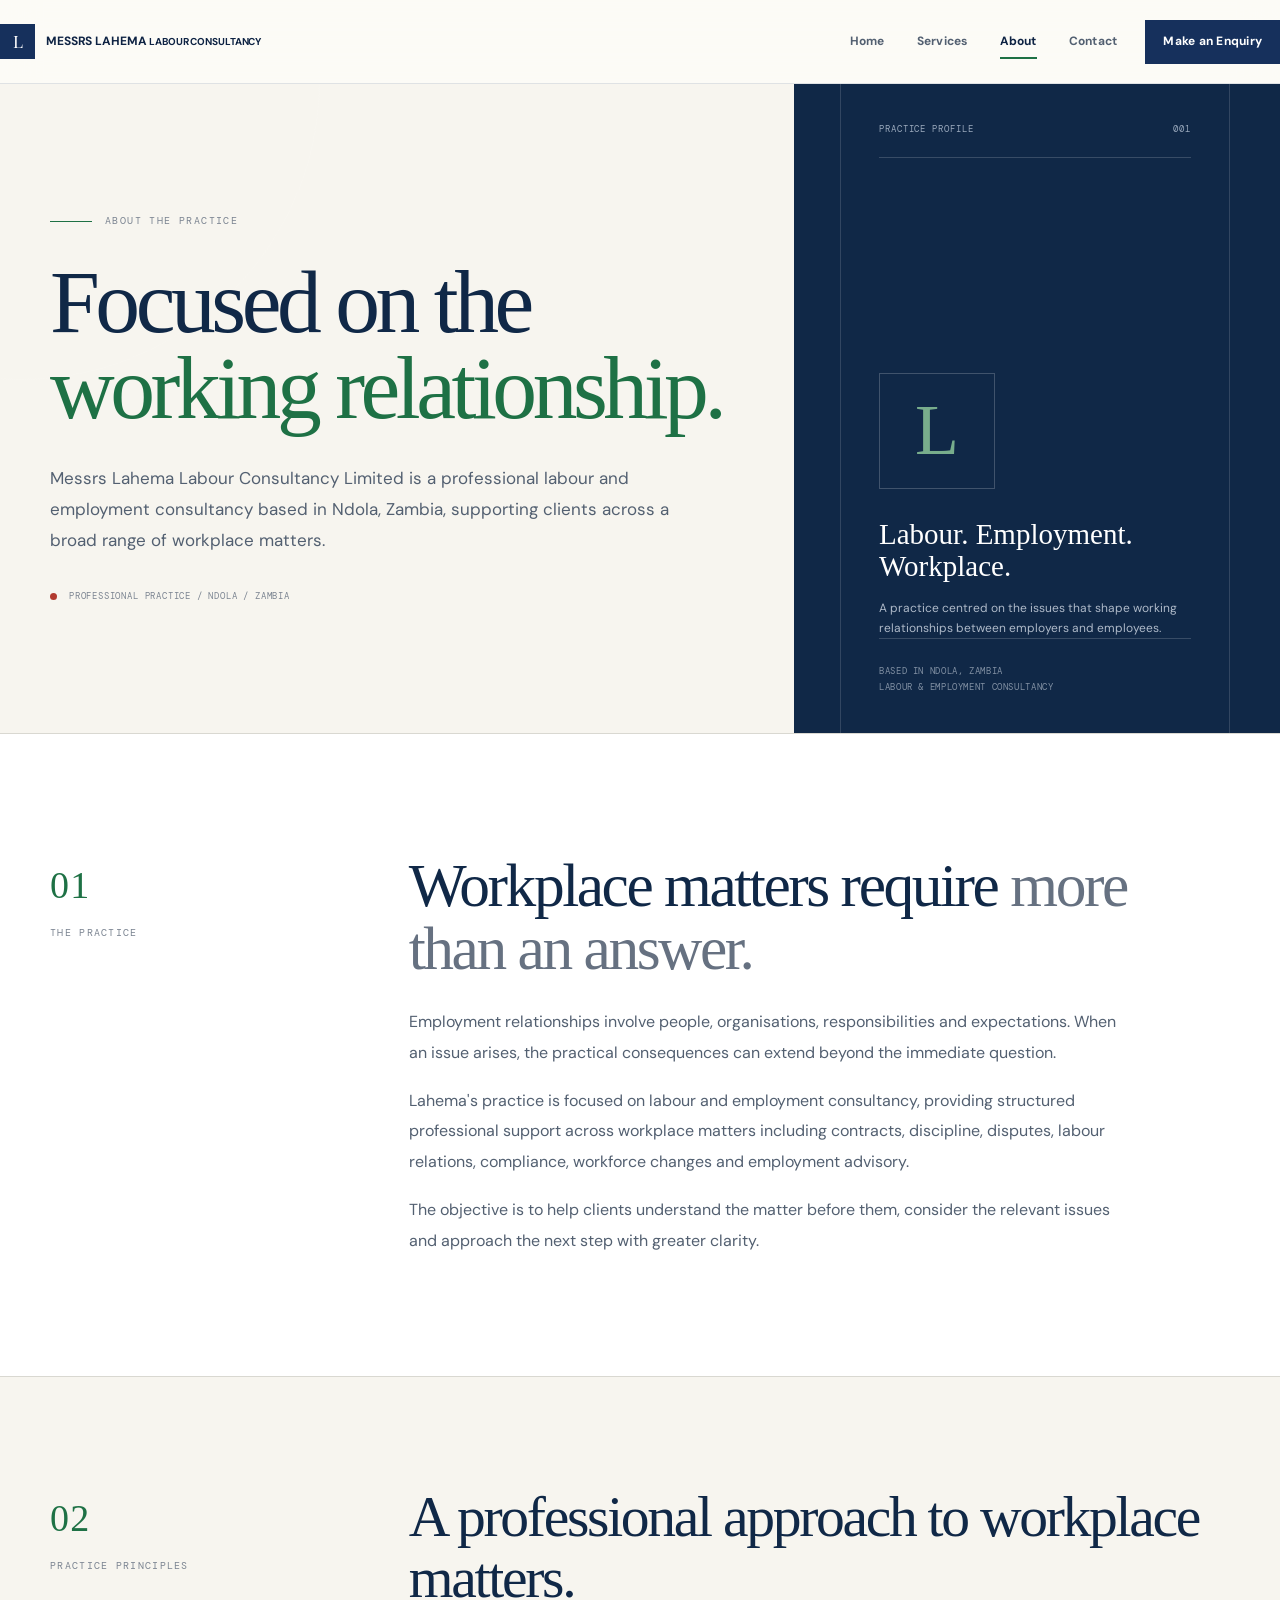
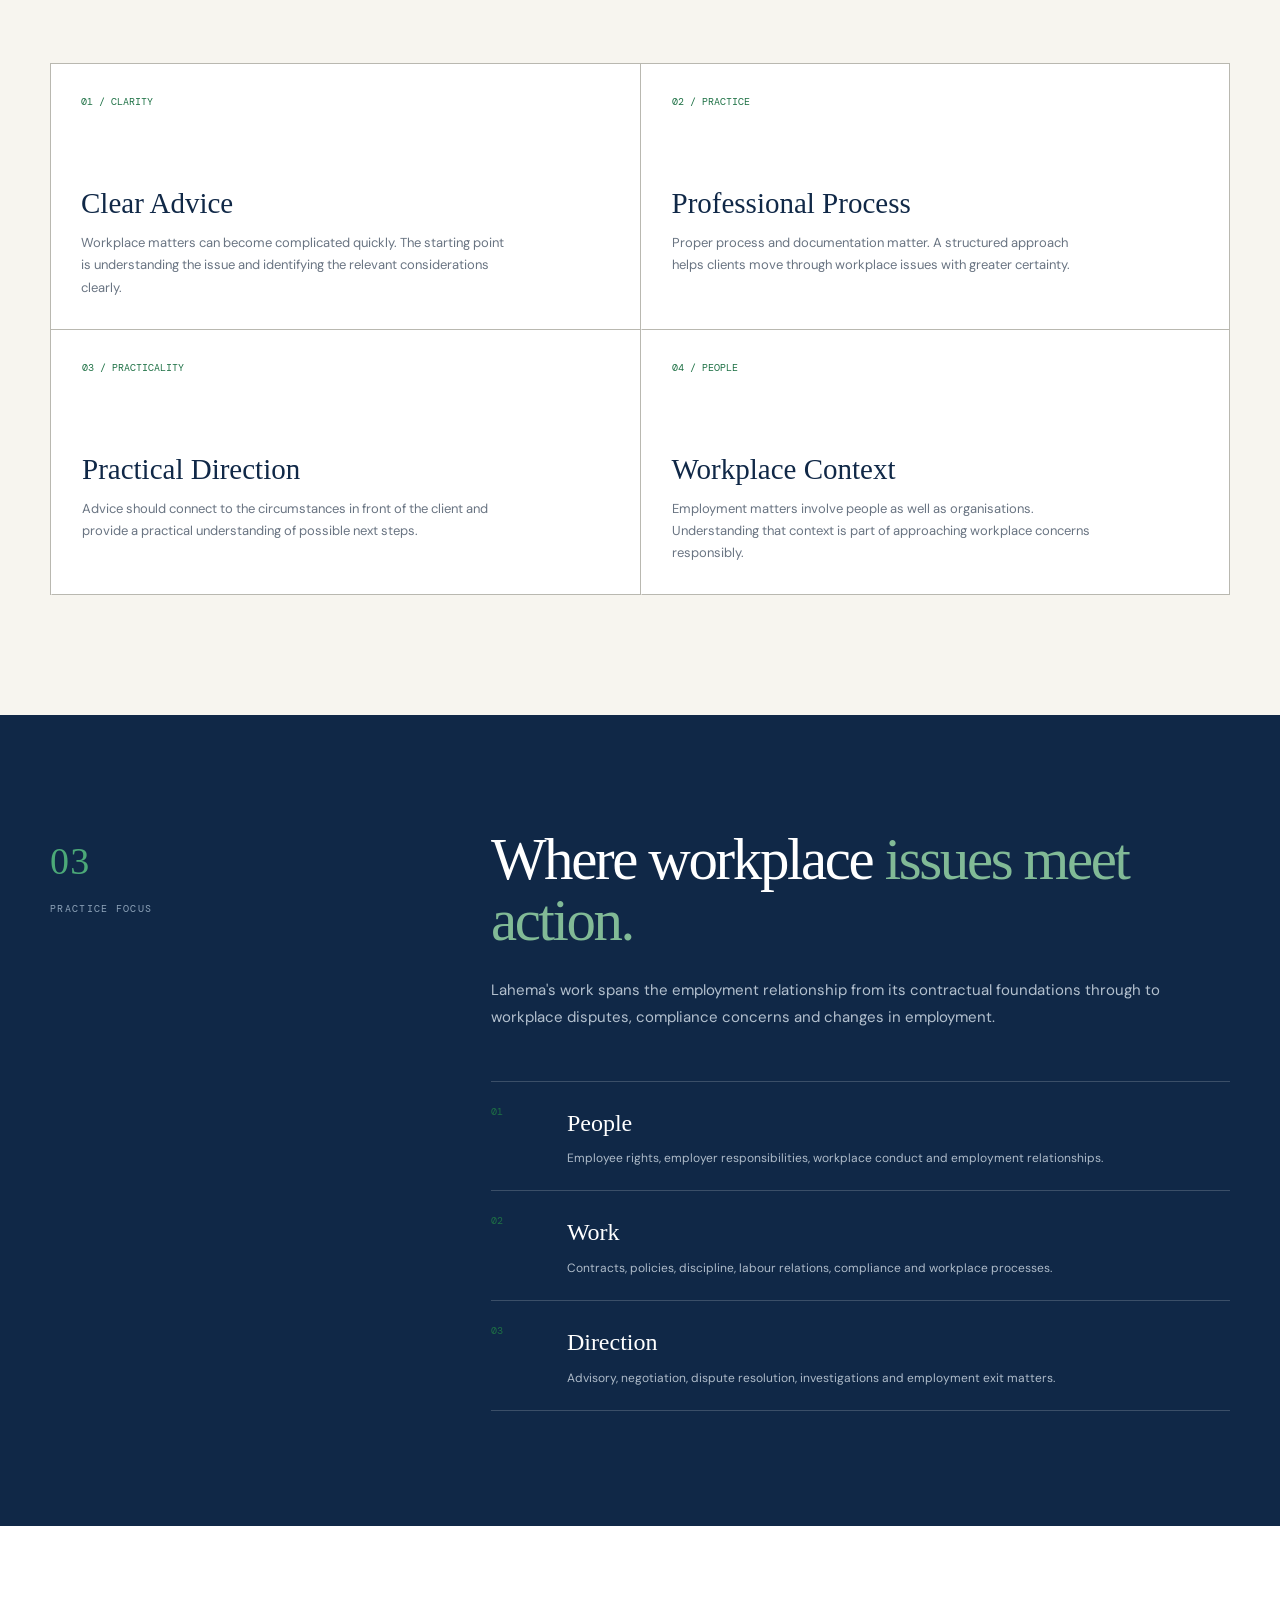
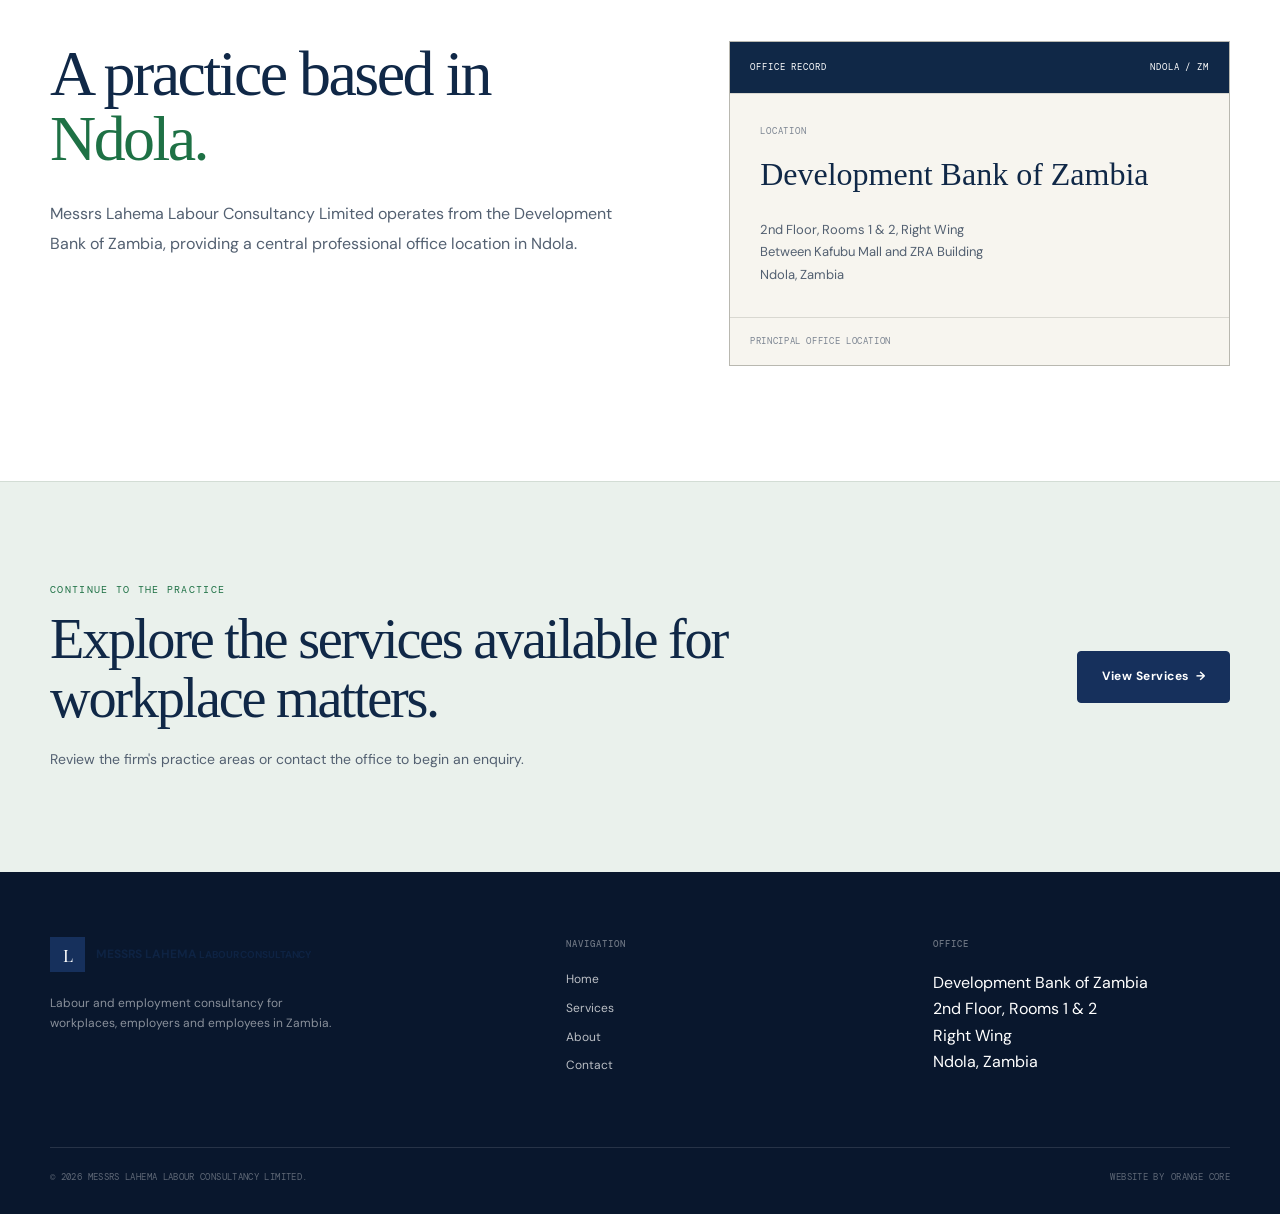
==== commit e6561e66: "Update about.html" ====
--- a/about.html
+++ b/about.html
@@ -5,37 +5,805 @@
     <meta name="viewport" content="width=device-width, initial-scale=1.0">
 
     <title>About | Messrs Lahema Labour Consultancy Limited</title>
+
     <meta
         name="description"
         content="Learn about Messrs Lahema Labour Consultancy Limited, a labour and employment consultancy based in Ndola, Zambia."
     >
 
+    <meta name="theme-color" content="#102847">
+
+    <link rel="icon" href="favicon.svg" type="image/svg+xml">
     <link rel="stylesheet" href="css/style.css">
-    <script src="js/main.js" defer></script>
+
+    <!-- PAGE-SPECIFIC ABOUT DESIGN -->
+    <style>
+
+        .about-page {
+            background: #f7f5ef;
+            color: #17202c;
+            overflow-x: hidden;
+        }
+
+        .about-container {
+            width: min(1180px, calc(100% - 56px));
+            margin: 0 auto;
+        }
+
+
+        /* =====================================================
+           ABOUT HERO
+           ===================================================== */
+
+        .about-hero {
+            position: relative;
+            min-height: 650px;
+            display: flex;
+            align-items: stretch;
+            background: #f7f5ef;
+            border-bottom: 1px solid #d9d8d1;
+            overflow: hidden;
+        }
+
+        .about-hero::before {
+            content: "";
+            position: absolute;
+            top: 0;
+            right: 0;
+            width: 38%;
+            height: 100%;
+            background: #102847;
+        }
+
+        .about-hero-inner {
+            position: relative;
+            z-index: 2;
+            display: grid;
+            grid-template-columns: minmax(0, 1fr) 390px;
+            gap: 80px;
+            align-items: stretch;
+            width: min(1180px, calc(100% - 56px));
+            margin: 0 auto;
+        }
+
+        .about-hero-copy {
+            align-self: center;
+            padding: 95px 0;
+        }
+
+        .about-kicker {
+            display: flex;
+            align-items: center;
+            gap: 13px;
+            margin-bottom: 30px;
+            font-family: "DM Mono", monospace;
+            font-size: 10px;
+            letter-spacing: 0.14em;
+            text-transform: uppercase;
+            color: #7b8491;
+        }
+
+        .about-kicker::before {
+            content: "";
+            width: 42px;
+            height: 1px;
+            background: #1e7145;
+        }
+
+        .about-hero h1 {
+            max-width: 750px;
+            margin: 0;
+            font-family: Georgia, "Times New Roman", serif;
+            font-size: clamp(58px, 7vw, 94px);
+            line-height: 0.96;
+            letter-spacing: -0.05em;
+            font-weight: 500;
+            color: #102847;
+        }
+
+        .about-hero h1 em {
+            color: #1e7145;
+            font-style: normal;
+        }
+
+        .about-hero-copy > p {
+            max-width: 650px;
+            margin: 32px 0 0;
+            font-size: 17px;
+            line-height: 1.8;
+            color: #536071;
+        }
+
+        .about-hero-note {
+            display: flex;
+            align-items: center;
+            gap: 12px;
+            margin-top: 34px;
+            font-family: "DM Mono", monospace;
+            font-size: 9px;
+            letter-spacing: 0.09em;
+            text-transform: uppercase;
+            color: #7b8491;
+        }
+
+        .about-hero-note::before {
+            content: "";
+            width: 7px;
+            height: 7px;
+            border-radius: 50%;
+            background: #b23a2f;
+        }
+
+
+        /* HERO PROFILE PANEL */
+
+        .about-profile-panel {
+            align-self: stretch;
+            display: flex;
+            flex-direction: column;
+            justify-content: space-between;
+            margin: 0;
+            padding: 38px;
+            border-left: 1px solid rgba(255,255,255,0.14);
+            border-right: 1px solid rgba(255,255,255,0.14);
+            color: #ffffff;
+        }
+
+        .profile-panel-top {
+            display: flex;
+            justify-content: space-between;
+            gap: 20px;
+            padding-bottom: 20px;
+            border-bottom: 1px solid rgba(255,255,255,0.17);
+            font-family: "DM Mono", monospace;
+            font-size: 9px;
+            letter-spacing: 0.1em;
+            text-transform: uppercase;
+            color: #9baabd;
+        }
+
+        .profile-symbol {
+            display: flex;
+            align-items: center;
+            justify-content: center;
+            width: 116px;
+            height: 116px;
+            margin-top: auto;
+            margin-bottom: 30px;
+            border: 1px solid rgba(255,255,255,0.2);
+            font-family: Georgia, "Times New Roman", serif;
+            font-size: 72px;
+            color: #78ad8c;
+        }
+
+        .profile-panel-title {
+            margin: 0;
+            font-family: Georgia, "Times New Roman", serif;
+            font-size: 29px;
+            line-height: 1.1;
+            font-weight: 500;
+        }
+
+        .profile-panel-copy {
+            margin: 15px 0 0;
+            font-size: 12px;
+            line-height: 1.7;
+            color: #aeb9c8;
+        }
+
+        .profile-panel-bottom {
+            padding-top: 25px;
+            border-top: 1px solid rgba(255,255,255,0.17);
+            font-family: "DM Mono", monospace;
+            font-size: 9px;
+            line-height: 1.7;
+            letter-spacing: 0.07em;
+            text-transform: uppercase;
+            color: #8190a3;
+        }
+
+
+        /* =====================================================
+           PRACTICE STORY
+           ===================================================== */
+
+        .about-story {
+            padding: 120px 0;
+            background: #ffffff;
+        }
+
+        .about-story-grid {
+            display: grid;
+            grid-template-columns: 0.5fr 1.5fr;
+            gap: 85px;
+        }
+
+        .story-label {
+            font-family: "DM Mono", monospace;
+            font-size: 10px;
+            letter-spacing: 0.13em;
+            text-transform: uppercase;
+            color: #7b8491;
+        }
+
+        .story-label strong {
+            display: block;
+            margin-bottom: 8px;
+            font-family: Georgia, "Times New Roman", serif;
+            font-size: 38px;
+            font-weight: 400;
+            color: #1e7145;
+        }
+
+        .story-content h2 {
+            max-width: 800px;
+            margin: 0;
+            font-family: Georgia, "Times New Roman", serif;
+            font-size: clamp(40px, 4.8vw, 68px);
+            line-height: 1.02;
+            letter-spacing: -0.04em;
+            font-weight: 500;
+            color: #102847;
+        }
+
+        .story-content h2 span {
+            color: #667181;
+        }
+
+        .story-content p {
+            max-width: 720px;
+            margin: 28px 0 0;
+            font-size: 16px;
+            line-height: 1.9;
+            color: #536071;
+        }
+
+        .story-content p + p {
+            margin-top: 18px;
+        }
+
+
+        /* =====================================================
+           PRINCIPLES
+           ===================================================== */
+
+        .principles-section {
+            padding: 110px 0 120px;
+            background: #f7f5ef;
+            border-top: 1px solid #d9d8d1;
+        }
+
+        .principles-heading {
+            display: grid;
+            grid-template-columns: 0.5fr 1.5fr;
+            gap: 85px;
+            margin-bottom: 55px;
+        }
+
+        .principles-index {
+            font-family: "DM Mono", monospace;
+            font-size: 10px;
+            letter-spacing: 0.13em;
+            text-transform: uppercase;
+            color: #7b8491;
+        }
+
+        .principles-index strong {
+            display: block;
+            margin-bottom: 8px;
+            font-family: Georgia, "Times New Roman", serif;
+            font-size: 38px;
+            font-weight: 400;
+            color: #1e7145;
+        }
+
+        .principles-heading h2 {
+            margin: 0;
+            font-family: Georgia, "Times New Roman", serif;
+            font-size: clamp(38px, 4.5vw, 61px);
+            line-height: 1.05;
+            letter-spacing: -0.04em;
+            font-weight: 500;
+            color: #102847;
+        }
+
+        .principles-grid {
+            display: grid;
+            grid-template-columns: repeat(2, 1fr);
+            border-top: 1px solid #b9b8b0;
+            border-left: 1px solid #b9b8b0;
+        }
+
+        .principle-card {
+            min-height: 260px;
+            padding: 30px;
+            border-right: 1px solid #b9b8b0;
+            border-bottom: 1px solid #b9b8b0;
+            background: #ffffff;
+        }
+
+        .principle-number {
+            display: block;
+            margin-bottom: 78px;
+            font-family: "DM Mono", monospace;
+            font-size: 10px;
+            color: #1e7145;
+        }
+
+        .principle-card h3 {
+            margin: 0 0 12px;
+            font-family: Georgia, "Times New Roman", serif;
+            font-size: 29px;
+            line-height: 1.1;
+            font-weight: 500;
+            color: #102847;
+        }
+
+        .principle-card p {
+            max-width: 430px;
+            margin: 0;
+            font-size: 13px;
+            line-height: 1.7;
+            color: #697482;
+        }
+
+
+        /* =====================================================
+           PRACTICE MAP
+           ===================================================== */
+
+        .practice-map-section {
+            padding: 115px 0;
+            background: #102847;
+            color: #ffffff;
+            overflow: hidden;
+        }
+
+        .practice-map-section::before {
+            content: "";
+            position: absolute;
+            width: 600px;
+            height: 600px;
+            left: -280px;
+            top: -220px;
+            border: 1px solid rgba(255,255,255,0.07);
+            border-radius: 50%;
+        }
+
+        .practice-map-grid {
+            position: relative;
+            z-index: 2;
+            display: grid;
+            grid-template-columns: 0.65fr 1.35fr;
+            gap: 85px;
+        }
+
+        .practice-map-index {
+            font-family: "DM Mono", monospace;
+            font-size: 10px;
+            letter-spacing: 0.13em;
+            text-transform: uppercase;
+            color: #8ea3b9;
+        }
+
+        .practice-map-index strong {
+            display: block;
+            margin-bottom: 8px;
+            font-family: Georgia, "Times New Roman", serif;
+            font-size: 38px;
+            font-weight: 400;
+            color: #4ca978;
+        }
+
+        .practice-map-content h2 {
+            max-width: 750px;
+            margin: 0;
+            font-family: Georgia, "Times New Roman", serif;
+            font-size: clamp(40px, 4.6vw, 64px);
+            line-height: 1.03;
+            letter-spacing: -0.04em;
+            font-weight: 500;
+        }
+
+        .practice-map-content h2 em {
+            color: #81ba96;
+            font-style: normal;
+        }
+
+        .practice-map-content > p {
+            max-width: 670px;
+            margin: 25px 0 50px;
+            font-size: 15px;
+            line-height: 1.8;
+            color: #b3c0ce;
+        }
+
+        .practice-map-list {
+            border-top: 1px solid rgba(255,255,255,0.18);
+        }
+
+        .practice-map-item {
+            display: grid;
+            grid-template-columns: 58px 1fr;
+            gap: 18px;
+            padding: 22px 0;
+            border-bottom: 1px solid rgba(255,255,255,0.18);
+        }
+
+        .practice-map-item-number {
+            font-family: "DM Mono", monospace;
+            font-size: 10px;
+            color: #4ca978;
+        }
+
+        .practice-map-item h3 {
+            margin: 0;
+            font-family: Georgia, "Times New Roman", serif;
+            font-size: 24px;
+            font-weight: 500;
+        }
+
+        .practice-map-item p {
+            max-width: 560px;
+            margin: 6px 0 0;
+            font-size: 12px;
+            line-height: 1.6;
+            color: #aebbc9;
+        }
+
+
+        /* =====================================================
+           OFFICE
+           ===================================================== */
+
+        .about-office {
+            padding: 115px 0;
+            background: #ffffff;
+        }
+
+        .about-office-grid {
+            display: grid;
+            grid-template-columns: 1fr 0.85fr;
+            gap: 90px;
+            align-items: start;
+        }
+
+        .about-office h2 {
+            max-width: 700px;
+            margin: 0;
+            font-family: Georgia, "Times New Roman", serif;
+            font-size: clamp(42px, 5vw, 70px);
+            line-height: 1.02;
+            letter-spacing: -0.04em;
+            font-weight: 500;
+            color: #102847;
+        }
+
+        .about-office h2 em {
+            color: #1e7145;
+            font-style: normal;
+        }
+
+        .about-office-address {
+            max-width: 610px;
+            margin: 28px 0 0;
+            font-size: 16px;
+            line-height: 1.85;
+            color: #536071;
+        }
+
+        .office-record {
+            border: 1px solid #b9b8b0;
+            background: #f7f5ef;
+        }
+
+        .office-record-head {
+            display: flex;
+            align-items: center;
+            justify-content: space-between;
+            min-height: 52px;
+            padding: 0 20px;
+            border-bottom: 1px solid #d9d8d1;
+            background: #102847;
+            color: #ffffff;
+            font-family: "DM Mono", monospace;
+            font-size: 9px;
+            letter-spacing: 0.1em;
+            text-transform: uppercase;
+        }
+
+        .office-record-main {
+            padding: 30px;
+        }
+
+        .office-record-main span {
+            display: block;
+            margin-bottom: 9px;
+            font-family: "DM Mono", monospace;
+            font-size: 9px;
+            letter-spacing: 0.09em;
+            text-transform: uppercase;
+            color: #7b8491;
+        }
+
+        .office-record-main h3 {
+            margin: 0;
+            font-family: Georgia, "Times New Roman", serif;
+            font-size: 32px;
+            font-weight: 500;
+            color: #102847;
+        }
+
+        .office-record-main p {
+            margin: 18px 0 0;
+            font-size: 13px;
+            line-height: 1.75;
+            color: #536071;
+        }
+
+        .office-record-foot {
+            padding: 16px 20px;
+            border-top: 1px solid #d9d8d1;
+            font-family: "DM Mono", monospace;
+            font-size: 9px;
+            letter-spacing: 0.07em;
+            text-transform: uppercase;
+            color: #7b8491;
+        }
+
+
+        /* =====================================================
+           CTA
+           ===================================================== */
+
+        .about-cta {
+            padding: 100px 0;
+            background: #eaf1ec;
+            border-top: 1px solid #d3ddd5;
+        }
+
+        .about-cta-inner {
+            display: grid;
+            grid-template-columns: 1fr auto;
+            gap: 60px;
+            align-items: center;
+        }
+
+        .about-cta-kicker {
+            margin-bottom: 12px;
+            font-family: "DM Mono", monospace;
+            font-size: 10px;
+            letter-spacing: 0.13em;
+            text-transform: uppercase;
+            color: #1e7145;
+        }
+
+        .about-cta h2 {
+            max-width: 760px;
+            margin: 0;
+            font-family: Georgia, "Times New Roman", serif;
+            font-size: clamp(38px, 4.4vw, 60px);
+            line-height: 1.05;
+            letter-spacing: -0.04em;
+            font-weight: 500;
+            color: #102847;
+        }
+
+        .about-cta p {
+            max-width: 650px;
+            margin: 20px 0 0;
+            font-size: 14px;
+            line-height: 1.7;
+            color: #536071;
+        }
+
+        .about-button {
+            display: inline-flex;
+            align-items: center;
+            justify-content: center;
+            min-height: 52px;
+            padding: 0 24px;
+            border: 1px solid #16305c;
+            border-radius: 4px;
+            background: #16305c;
+            color: #ffffff;
+            text-decoration: none;
+            font-size: 12px;
+            font-weight: 700;
+            letter-spacing: 0.04em;
+            white-space: nowrap;
+            transition: transform 180ms ease, background 180ms ease;
+        }
+
+        .about-button:hover {
+            transform: translateY(-2px);
+            background: #102847;
+        }
+
+
+        /* =====================================================
+           RESPONSIVE
+           ===================================================== */
+
+        @media (max-width: 1000px) {
+
+            .about-hero::before {
+                width: 32%;
+            }
+
+            .about-hero-inner {
+                grid-template-columns: 1fr 320px;
+                gap: 45px;
+            }
+
+            .about-profile-panel {
+                padding: 28px;
+            }
+
+            .about-story-grid,
+            .principles-heading {
+                grid-template-columns: 1fr;
+                gap: 35px;
+            }
+
+            .practice-map-grid {
+                grid-template-columns: 1fr;
+                gap: 35px;
+            }
+
+            .about-office-grid {
+                grid-template-columns: 1fr;
+                gap: 55px;
+            }
+        }
+
+        @media (max-width: 760px) {
+
+            .about-container {
+                width: min(100% - 36px, 1180px);
+            }
+
+            .about-hero {
+                min-height: auto;
+            }
+
+            .about-hero::before {
+                display: none;
+            }
+
+            .about-hero-inner {
+                grid-template-columns: 1fr;
+                width: min(100% - 36px, 1180px);
+                gap: 0;
+            }
+
+            .about-hero-copy {
+                padding: 75px 0 65px;
+            }
+
+            .about-hero h1 {
+                font-size: clamp(52px, 14vw, 76px);
+            }
+
+            .about-profile-panel {
+                min-height: 430px;
+                margin-bottom: 36px;
+                background: #102847;
+                border: 0;
+            }
+
+            .about-story {
+                padding: 85px 0;
+            }
+
+            .principles-section {
+                padding: 80px 0 90px;
+            }
+
+            .principles-grid {
+                grid-template-columns: 1fr;
+            }
+
+            .principle-card {
+                min-height: 230px;
+            }
+
+            .practice-map-section {
+                padding: 85px 0;
+            }
+
+            .about-office {
+                padding: 85px 0;
+            }
+
+            .about-cta {
+                padding: 80px 0;
+            }
+
+            .about-cta-inner {
+                grid-template-columns: 1fr;
+                gap: 32px;
+            }
+        }
+
+        @media (max-width: 480px) {
+
+            .about-container,
+            .about-hero-inner {
+                width: min(100% - 28px, 1180px);
+            }
+
+            .about-hero-copy {
+                padding-top: 60px;
+            }
+
+            .about-hero h1 {
+                font-size: 50px;
+            }
+
+            .about-profile-panel {
+                padding: 24px;
+            }
+
+            .profile-symbol {
+                width: 95px;
+                height: 95px;
+                font-size: 58px;
+            }
+
+            .story-content h2 {
+                font-size: 39px;
+            }
+
+            .principle-card {
+                padding: 24px;
+            }
+
+            .practice-map-item {
+                grid-template-columns: 42px 1fr;
+            }
+
+            .about-button {
+                width: 100%;
+            }
+        }
+
+    </style>
 </head>
 
-<body>
+<body class="about-page">
+
 
     <!-- =========================================================
          HEADER
-    ========================================================== -->
+         ========================================================== -->
+
     <header class="site-header">
-        <div class="container nav-container">
+
+        <div class="nav-container">
 
             <a
                 class="brand"
                 href="index.html"
                 aria-label="Messrs Lahema Labour Consultancy Limited home"
             >
-                <div class="brand-fallback" aria-hidden="true">
-                    <span class="brand-fallback-mark">L</span>
+
+                <!-- Replace with supplied Lahema logo when assets are available -->
+                <div class="brand-fallback">
+
+                    <span class="brand-fallback-mark">
+                        L
+                    </span>
 
                     <span class="brand-fallback-text">
-                        Messrs Lahema<br>
-                        Labour Consultancy
+                        Messrs Lahema
+                        <small>Labour Consultancy</small>
                     </span>
+
                 </div>
+
             </a>
+
 
             <button
                 class="menu-toggle"
@@ -48,11 +816,13 @@
                 <span></span>
             </button>
 
+
             <nav
                 class="primary-navigation"
                 id="primary-navigation"
                 aria-label="Primary navigation"
             >
+
                 <a class="nav-link" href="index.html">
                     Home
                 </a>
@@ -73,140 +843,130 @@
                     Contact
                 </a>
 
-                <a
-                    class="nav-link nav-link-cta"
-                    href="contact.html"
-                >
-                    Get In Touch
+                <a class="nav-link nav-link-cta" href="contact.html">
+                    Make an Enquiry
                 </a>
+
             </nav>
 
         </div>
+
     </header>
 
 
     <main>
 
+
         <!-- =====================================================
-             PAGE HERO
-        ====================================================== -->
-        <section class="page-hero">
-            <div class="container page-hero-grid">
-
-                <div>
-                    <p class="eyebrow">
-                        <span>03</span>
-                        About The Practice
+             HERO
+             ====================================================== -->
+
+        <section class="about-hero">
+
+            <div class="about-hero-inner">
+
+                <div class="about-hero-copy">
+
+                    <div class="about-kicker">
+                        <span>About the Practice</span>
+                    </div>
+
+                    <h1>
+                        Focused on the
+                        <em>working relationship.</em>
+                    </h1>
+
+                    <p>
+                        Messrs Lahema Labour Consultancy Limited is a
+                        professional labour and employment consultancy based
+                        in Ndola, Zambia, supporting clients across a broad
+                        range of workplace matters.
                     </p>
 
-                    <h1>
-                        A clearer approach to
-                        <em>workplace matters.</em>
-                    </h1>
-
-                    <p>
-                        Messrs Lahema Labour Consultancy Limited provides
-                        labour and employment consultancy support from
-                        Ndola, Zambia, with a focus on helping clients
-                        understand workplace matters and determine
-                        appropriate next steps.
-                    </p>
+                    <div class="about-hero-note">
+                        Professional practice / Ndola / Zambia
+                    </div>
+
                 </div>
 
-                <aside class="page-hero-index">
-
-                    <div class="page-hero-index-top">
-                        <span>Practice Record</span>
-                        <span>Ndola / ZM</span>
+
+                <aside class="about-profile-panel">
+
+                    <div class="profile-panel-top">
+                        <span>Practice Profile</span>
+                        <span>001</span>
                     </div>
 
-                    <div class="page-hero-index-body">
-
-                        <span class="docket">
-                            MLC / ABOUT / 2026
-                        </span>
-
-                        <strong>
-                            Labour &amp;<br>
-                            Employment
-                        </strong>
-
-                        <p>
-                            Practical consultancy for employment,
-                            workplace and labour relations matters.
+                    <div class="profile-symbol">
+                        L
+                    </div>
+
+                    <div>
+
+                        <h2 class="profile-panel-title">
+                            Labour.
+                            Employment.
+                            Workplace.
+                        </h2>
+
+                        <p class="profile-panel-copy">
+                            A practice centred on the issues that shape
+                            working relationships between employers and employees.
                         </p>
 
                     </div>
 
+                    <div class="profile-panel-bottom">
+                        Based in Ndola, Zambia<br>
+                        Labour &amp; Employment Consultancy
+                    </div>
+
                 </aside>
 
             </div>
+
         </section>
 
 
         <!-- =====================================================
              STORY
-        ====================================================== -->
-        <section class="section section-paper about-story">
-
-            <div class="container about-story-grid">
-
-                <div
-                    class="about-story-label"
-                    data-reveal
-                >
-                    <p class="eyebrow">
-                        The Practice
+             ====================================================== -->
+
+        <section class="about-story">
+
+            <div class="about-container about-story-grid">
+
+                <div class="story-label">
+                    <strong>01</strong>
+                    The Practice
+                </div>
+
+                <div class="story-content">
+
+                    <h2>
+                        Workplace matters require
+                        <span>more than an answer.</span>
+                    </h2>
+
+                    <p>
+                        Employment relationships involve people, organisations,
+                        responsibilities and expectations. When an issue arises,
+                        the practical consequences can extend beyond the immediate
+                        question.
                     </p>
 
-                    <span class="about-story-index">
-                        01
-                    </span>
-
-                    <span>
-                        MLC / NDOLA
-                    </span>
-                </div>
-
-
-                <div
-                    class="about-story-content"
-                    data-reveal
-                >
-
-                    <h2>
-                        Supporting clearer decisions
-                        in employment matters.
-                    </h2>
-
-                    <p class="about-story-lead">
-                        Workplace matters often involve more than
-                        a single question. They can affect employees,
-                        employers, contracts, procedures, relationships
-                        and the future direction of an organisation.
+                    <p>
+                        Lahema's practice is focused on labour and employment
+                        consultancy, providing structured professional support
+                        across workplace matters including contracts, discipline,
+                        disputes, labour relations, compliance, workforce changes
+                        and employment advisory.
                     </p>
 
                     <p>
-                        Messrs Lahema Labour Consultancy Limited
-                        approaches these matters by first understanding
-                        the circumstances, identifying the relevant
-                        employment issues and helping clients establish
-                        a practical way forward.
-                    </p>
-
-                    <p>
-                        The practice covers a broad range of labour
-                        and employment matters, including contracts,
-                        workplace policies, disciplinary processes,
-                        disputes, employee rights, labour relations,
-                        compliance and employment termination.
-                    </p>
-
-                    <p>
-                        The objective is straightforward: provide
-                        clients with a clearer understanding of the
-                        matter they are facing and the options available
-                        to them.
+                        The objective is to help clients understand the matter
+                        before them, consider the relevant issues and approach
+                        the next step with greater clarity.
                     </p>
 
                 </div>
@@ -218,127 +978,100 @@
 
         <!-- =====================================================
              PRINCIPLES
-        ====================================================== -->
-        <section class="section principles-section">
-
-            <div class="container">
-
-                <div
-                    class="section-heading-row"
-                    data-reveal
-                >
-
-                    <div>
-
-                        <p class="eyebrow">
-                            Working Principles
+             ====================================================== -->
+
+        <section class="principles-section">
+
+            <div class="about-container">
+
+                <div class="principles-heading">
+
+                    <div class="principles-index">
+                        <strong>02</strong>
+                        Practice Principles
+                    </div>
+
+                    <h2>
+                        A professional approach
+                        to workplace matters.
+                    </h2>
+
+                </div>
+
+
+                <div class="principles-grid">
+
+                    <article class="principle-card">
+
+                        <span class="principle-number">
+                            01 / CLARITY
+                        </span>
+
+                        <h3>
+                            Clear Advice
+                        </h3>
+
+                        <p>
+                            Workplace matters can become complicated quickly.
+                            The starting point is understanding the issue and
+                            identifying the relevant considerations clearly.
                         </p>
 
-                        <h2 class="section-heading">
-                            How the practice
-                            <em>approaches its work.</em>
-                        </h2>
-
-                    </div>
-
-                    <p class="section-heading-note">
-                        Clear communication and practical direction
-                        remain central to the client experience.
-                    </p>
-
-                </div>
-
-
-                <div class="principles-grid">
-
-                    <!-- PRINCIPLE 01 -->
-                    <article
-                        class="principle-card"
-                        data-reveal
-                    >
+                    </article>
+
+
+                    <article class="principle-card">
 
                         <span class="principle-number">
-                            01
+                            02 / PRACTICE
                         </span>
 
                         <h3>
-                            Clarity
+                            Professional Process
                         </h3>
 
                         <p>
-                            Employment matters can involve technical
-                            requirements and competing considerations.
-                            The first step is making the situation
-                            understandable.
+                            Proper process and documentation matter. A structured
+                            approach helps clients move through workplace issues
+                            with greater certainty.
                         </p>
 
                     </article>
 
 
-                    <!-- PRINCIPLE 02 -->
-                    <article
-                        class="principle-card"
-                        data-reveal
-                    >
+                    <article class="principle-card">
 
                         <span class="principle-number">
-                            02
+                            03 / PRACTICALITY
                         </span>
 
                         <h3>
-                            Professional Practice
+                            Practical Direction
                         </h3>
 
                         <p>
-                            Each matter deserves careful attention,
-                            proper documentation and a professional
-                            approach to the circumstances involved.
+                            Advice should connect to the circumstances in front
+                            of the client and provide a practical understanding
+                            of possible next steps.
                         </p>
 
                     </article>
 
 
-                    <!-- PRINCIPLE 03 -->
-                    <article
-                        class="principle-card"
-                        data-reveal
-                    >
+                    <article class="principle-card">
 
                         <span class="principle-number">
-                            03
+                            04 / PEOPLE
                         </span>
 
                         <h3>
-                            Practicality
+                            Workplace Context
                         </h3>
 
                         <p>
-                            Advice should connect to the actual
-                            workplace situation, helping clients
-                            understand what can be considered next.
-                        </p>
-
-                    </article>
-
-
-                    <!-- PRINCIPLE 04 -->
-                    <article
-                        class="principle-card"
-                        data-reveal
-                    >
-
-                        <span class="principle-number">
-                            04
-                        </span>
-
-                        <h3>
-                            People
-                        </h3>
-
-                        <p>
-                            Employment matters ultimately concern
-                            working relationships and the people
-                            within them. Context matters.
+                            Employment matters involve people as well as
+                            organisations. Understanding that context is part of
+                            approaching workplace concerns responsibly.
                         </p>
 
                     </article>
@@ -352,329 +1085,159 @@
 
         <!-- =====================================================
              PRACTICE MAP
-        ====================================================== -->
-        <section class="section section-dark practice-map-section">
-
-            <div class="container practice-map-grid">
-
-                <div
-                    class="practice-map"
-                    data-reveal
-                >
-
-                    <div class="practice-map-top">
-                        <span class="docket">
-                            MLC / PRACTICE MAP
-                        </span>
-
-                        <span>
-                            04 / 04
-                        </span>
+             ====================================================== -->
+
+        <section class="practice-map-section">
+
+            <div class="about-container practice-map-grid">
+
+                <div class="practice-map-index">
+                    <strong>03</strong>
+                    Practice Focus
+                </div>
+
+                <div class="practice-map-content">
+
+                    <h2>
+                        Where workplace
+                        <em>issues meet action.</em>
+                    </h2>
+
+                    <p>
+                        Lahema's work spans the employment relationship from
+                        its contractual foundations through to workplace
+                        disputes, compliance concerns and changes in employment.
+                    </p>
+
+
+                    <div class="practice-map-list">
+
+                        <article class="practice-map-item">
+
+                            <span class="practice-map-item-number">
+                                01
+                            </span>
+
+                            <div>
+
+                                <h3>
+                                    People
+                                </h3>
+
+                                <p>
+                                    Employee rights, employer responsibilities,
+                                    workplace conduct and employment relationships.
+                                </p>
+
+                            </div>
+
+                        </article>
+
+
+                        <article class="practice-map-item">
+
+                            <span class="practice-map-item-number">
+                                02
+                            </span>
+
+                            <div>
+
+                                <h3>
+                                    Work
+                                </h3>
+
+                                <p>
+                                    Contracts, policies, discipline, labour
+                                    relations, compliance and workplace processes.
+                                </p>
+
+                            </div>
+
+                        </article>
+
+
+                        <article class="practice-map-item">
+
+                            <span class="practice-map-item-number">
+                                03
+                            </span>
+
+                            <div>
+
+                                <h3>
+                                    Direction
+                                </h3>
+
+                                <p>
+                                    Advisory, negotiation, dispute resolution,
+                                    investigations and employment exit matters.
+                                </p>
+
+                            </div>
+
+                        </article>
+
                     </div>
 
-                    <div class="practice-map-center">
-
-                        <span class="practice-map-ring">
-                            <span>MLC</span>
-                        </span>
-
-                        <span class="practice-map-line line-one"></span>
-                        <span class="practice-map-line line-two"></span>
-                        <span class="practice-map-line line-three"></span>
-
-                    </div>
-
-                    <div class="practice-map-bottom">
-                        <span>
-                            PEOPLE
-                        </span>
-
-                        <span>
-                            WORK
-                        </span>
-
-                        <span>
-                            DIRECTION
-                        </span>
-                    </div>
-
                 </div>
 
-
-                <div
-                    class="practice-map-list"
-                    data-reveal
-                >
-
-                    <p class="eyebrow eyebrow-light">
-                        A Connected Practice
-                    </p>
-
-                    <h2 class="section-heading section-heading-light">
-                        People.
-                        <em>Work. Direction.</em>
-                    </h2>
-
-                    <p>
-                        Employment matters sit at the intersection
-                        of people, workplace systems and legal or
-                        regulatory obligations.
-                    </p>
-
-                    <div class="practice-map-item">
-
-                        <span>01</span>
-
-                        <div>
-                            <strong>People</strong>
-
-                            <p>
-                                Employees, employers and the working
-                                relationships between them.
-                            </p>
-                        </div>
-
-                    </div>
-
-
-                    <div class="practice-map-item">
-
-                        <span>02</span>
-
-                        <div>
-                            <strong>Work</strong>
-
-                            <p>
-                                Contracts, policies, procedures,
-                                conduct and workplace obligations.
-                            </p>
-                        </div>
-
-                    </div>
-
-
-                    <div class="practice-map-item">
-
-                        <span>03</span>
-
-                        <div>
-                            <strong>Direction</strong>
-
-                            <p>
-                                Understanding the circumstances and
-                                establishing an appropriate way forward.
-                            </p>
-                        </div>
-
-                    </div>
-
-                </div>
-
             </div>
 
         </section>
 
 
         <!-- =====================================================
-             SERVICES CONNECTION
-        ====================================================== -->
-        <section class="section about-services-section">
-
-            <div class="container">
-
-                <div
-                    class="section-heading-row"
-                    data-reveal
-                >
-
-                    <div>
-
-                        <p class="eyebrow">
-                            Areas Of Practice
-                        </p>
-
-                        <h2 class="section-heading">
-                            One practice,
-                            <em>multiple workplace needs.</em>
-                        </h2>
-
-                    </div>
-
-                    <a
-                        class="text-link"
-                        href="services.html"
-                    >
-                        View all services
-                        <span aria-hidden="true">↗</span>
-                    </a>
-
-                </div>
-
-
-                <div class="practice-strip about-practice-strip">
-
-                    <a
-                        class="practice-strip-item"
-                        href="services.html#employment-law"
-                    >
-                        <span class="practice-strip-number">
-                            01
-                        </span>
-
-                        <strong>
-                            Employment Law
-                        </strong>
-
-                        <span class="practice-strip-arrow">
-                            ↗
-                        </span>
-                    </a>
-
-
-                    <a
-                        class="practice-strip-item"
-                        href="services.html#employment-disputes"
-                    >
-                        <span class="practice-strip-number">
-                            02
-                        </span>
-
-                        <strong>
-                            Disputes &amp; Resolution
-                        </strong>
-
-                        <span class="practice-strip-arrow">
-                            ↗
-                        </span>
-                    </a>
-
-
-                    <a
-                        class="practice-strip-item"
-                        href="services.html#contracts"
-                    >
-                        <span class="practice-strip-number">
-                            03
-                        </span>
-
-                        <strong>
-                            Contracts
-                        </strong>
-
-                        <span class="practice-strip-arrow">
-                            ↗
-                        </span>
-                    </a>
-
-
-                    <a
-                        class="practice-strip-item"
-                        href="services.html#discipline"
-                    >
-                        <span class="practice-strip-number">
-                            04
-                        </span>
-
-                        <strong>
-                            Workplace Conduct
-                        </strong>
-
-                        <span class="practice-strip-arrow">
-                            ↗
-                        </span>
-                    </a>
-
-                </div>
-
-            </div>
-
-        </section>
-
-
-        <!-- =====================================================
-             LOCATION
-        ====================================================== -->
-        <section class="section section-paper location-section">
-
-            <div class="container location-grid">
-
-                <div data-reveal>
-
-                    <p class="eyebrow">
-                        Office
-                    </p>
-
-                    <h2 class="location-title">
-                        Based in
+             OFFICE
+             ====================================================== -->
+
+        <section class="about-office">
+
+            <div class="about-container about-office-grid">
+
+                <div>
+
+                    <h2>
+                        A practice based in
                         <em>Ndola.</em>
                     </h2>
 
-                    <p class="location-address">
-                        Development Bank of Zambia<br>
-                        2nd Floor, Rooms 1 &amp; 2<br>
-                        Right Wing<br>
-                        Between Kafubu Mall and ZRA Building<br>
-                        Ndola, Zambia
+                    <p class="about-office-address">
+                        Messrs Lahema Labour Consultancy Limited operates from
+                        the Development Bank of Zambia, providing a central
+                        professional office location in Ndola.
                     </p>
 
                 </div>
 
 
-                <div
-                    class="location-card"
-                    data-reveal
-                >
-
-                    <div class="location-card-top">
-
-                        <span class="docket">
-                            OFFICE RECORD
-                        </span>
-
-                        <span>
-                            NDOLA / ZM
-                        </span>
-
+                <aside class="office-record">
+
+                    <div class="office-record-head">
+                        <span>Office Record</span>
+                        <span>NDOLA / ZM</span>
                     </div>
 
-                    <div class="location-card-body">
-
-                        <div>
-                            <span>Building</span>
-
-                            <strong>
-                                Development Bank<br>
-                                of Zambia
-                            </strong>
-                        </div>
-
-                        <div>
-                            <span>Floor</span>
-
-                            <strong>
-                                2nd Floor
-                            </strong>
-                        </div>
-
-                        <div>
-                            <span>Rooms</span>
-
-                            <strong>
-                                1 &amp; 2
-                            </strong>
-                        </div>
-
-                        <div>
-                            <span>Wing</span>
-
-                            <strong>
-                                Right Wing
-                            </strong>
-                        </div>
+                    <div class="office-record-main">
+
+                        <span>Location</span>
+
+                        <h3>
+                            Development Bank of Zambia
+                        </h3>
+
+                        <p>
+                            2nd Floor, Rooms 1 &amp; 2, Right Wing<br>
+                            Between Kafubu Mall and ZRA Building<br>
+                            Ndola, Zambia
+                        </p>
 
                     </div>
 
-                </div>
+                    <div class="office-record-foot">
+                        Principal office location
+                    </div>
+
+                </aside>
 
             </div>
 
@@ -683,42 +1246,35 @@
 
         <!-- =====================================================
              CTA
-        ====================================================== -->
-        <section class="cta-section">
-
-            <div class="container cta-grid">
-
-                <div data-reveal>
-
-                    <p class="eyebrow">
-                        Start A Conversation
+             ====================================================== -->
+
+        <section class="about-cta">
+
+            <div class="about-container about-cta-inner">
+
+                <div>
+
+                    <div class="about-cta-kicker">
+                        Continue to the practice
+                    </div>
+
+                    <h2>
+                        Explore the services available for workplace matters.
+                    </h2>
+
+                    <p>
+                        Review the firm's practice areas or contact the office
+                        to begin an enquiry.
                     </p>
 
-                    <h2>
-                        Have a workplace
-                        <em>matter to discuss?</em>
-                    </h2>
-
                 </div>
 
-
-                <div data-reveal>
-
-                    <p>
-                        Share the nature of the matter with the office
-                        and begin the conversation about the appropriate
-                        next step.
-                    </p>
-
-                    <a
-                        class="button button-primary"
-                        href="contact.html"
-                    >
-                        Contact The Office
-                        <span aria-hidden="true">↗</span>
-                    </a>
-
-                </div>
+                <a
+                    class="about-button"
+                    href="services.html"
+                >
+                    View Services&nbsp; →
+                </a>
 
             </div>
 
@@ -729,7 +1285,8 @@
 
     <!-- =========================================================
          FOOTER
-    ========================================================== -->
+         ========================================================== -->
+
     <footer class="site-footer">
 
         <div class="container footer-grid">
@@ -741,19 +1298,25 @@
                     href="index.html"
                     aria-label="Messrs Lahema Labour Consultancy Limited home"
                 >
-                    <div class="brand-fallback" aria-hidden="true">
-                        <span class="brand-fallback-mark">L</span>
+
+                    <div class="brand-fallback">
+
+                        <span class="brand-fallback-mark">
+                            L
+                        </span>
 
                         <span class="brand-fallback-text">
-                            Messrs Lahema<br>
-                            Labour Consultancy
+                            Messrs Lahema
+                            <small>Labour Consultancy</small>
                         </span>
+
                     </div>
+
                 </a>
 
                 <p class="footer-brand-copy">
-                    Labour and employment consultancy support
-                    for workplaces in Zambia.
+                    Labour and employment consultancy for workplaces,
+                    employers and employees in Zambia.
                 </p>
 
             </div>
@@ -761,9 +1324,7 @@
 
             <div class="footer-column">
 
-                <span class="footer-column-label">
-                    Navigate
-                </span>
+                <h3>Navigation</h3>
 
                 <a href="index.html">Home</a>
                 <a href="services.html">Services</a>
@@ -775,17 +1336,12 @@
 
             <div class="footer-column">
 
-                <span class="footer-column-label">
-                    Office
-                </span>
+                <h3>Office</h3>
 
                 <p>
                     Development Bank of Zambia<br>
                     2nd Floor, Rooms 1 &amp; 2<br>
-                    Right Wing
-                </p>
-
-                <p>
+                    Right Wing<br>
                     Ndola, Zambia
                 </p>
 
@@ -798,16 +1354,15 @@
 
             <span>
                 © <span data-current-year></span>
-                Messrs Lahema Labour Consultancy Limited
+                Messrs Lahema Labour Consultancy Limited.
             </span>
 
             <span class="footer-credit">
                 Website by
                 <a
-                    class="orange-core-logo"
                     href="https://orangecore.xyz"
                     target="_blank"
-                    rel="noopener noreferrer"
+                    rel="noopener"
                 >
                     Orange Core
                 </a>
@@ -817,5 +1372,8 @@
 
     </footer>
 
+
+    <script src="js/main.js"></script>
+
 </body>
 </html>
